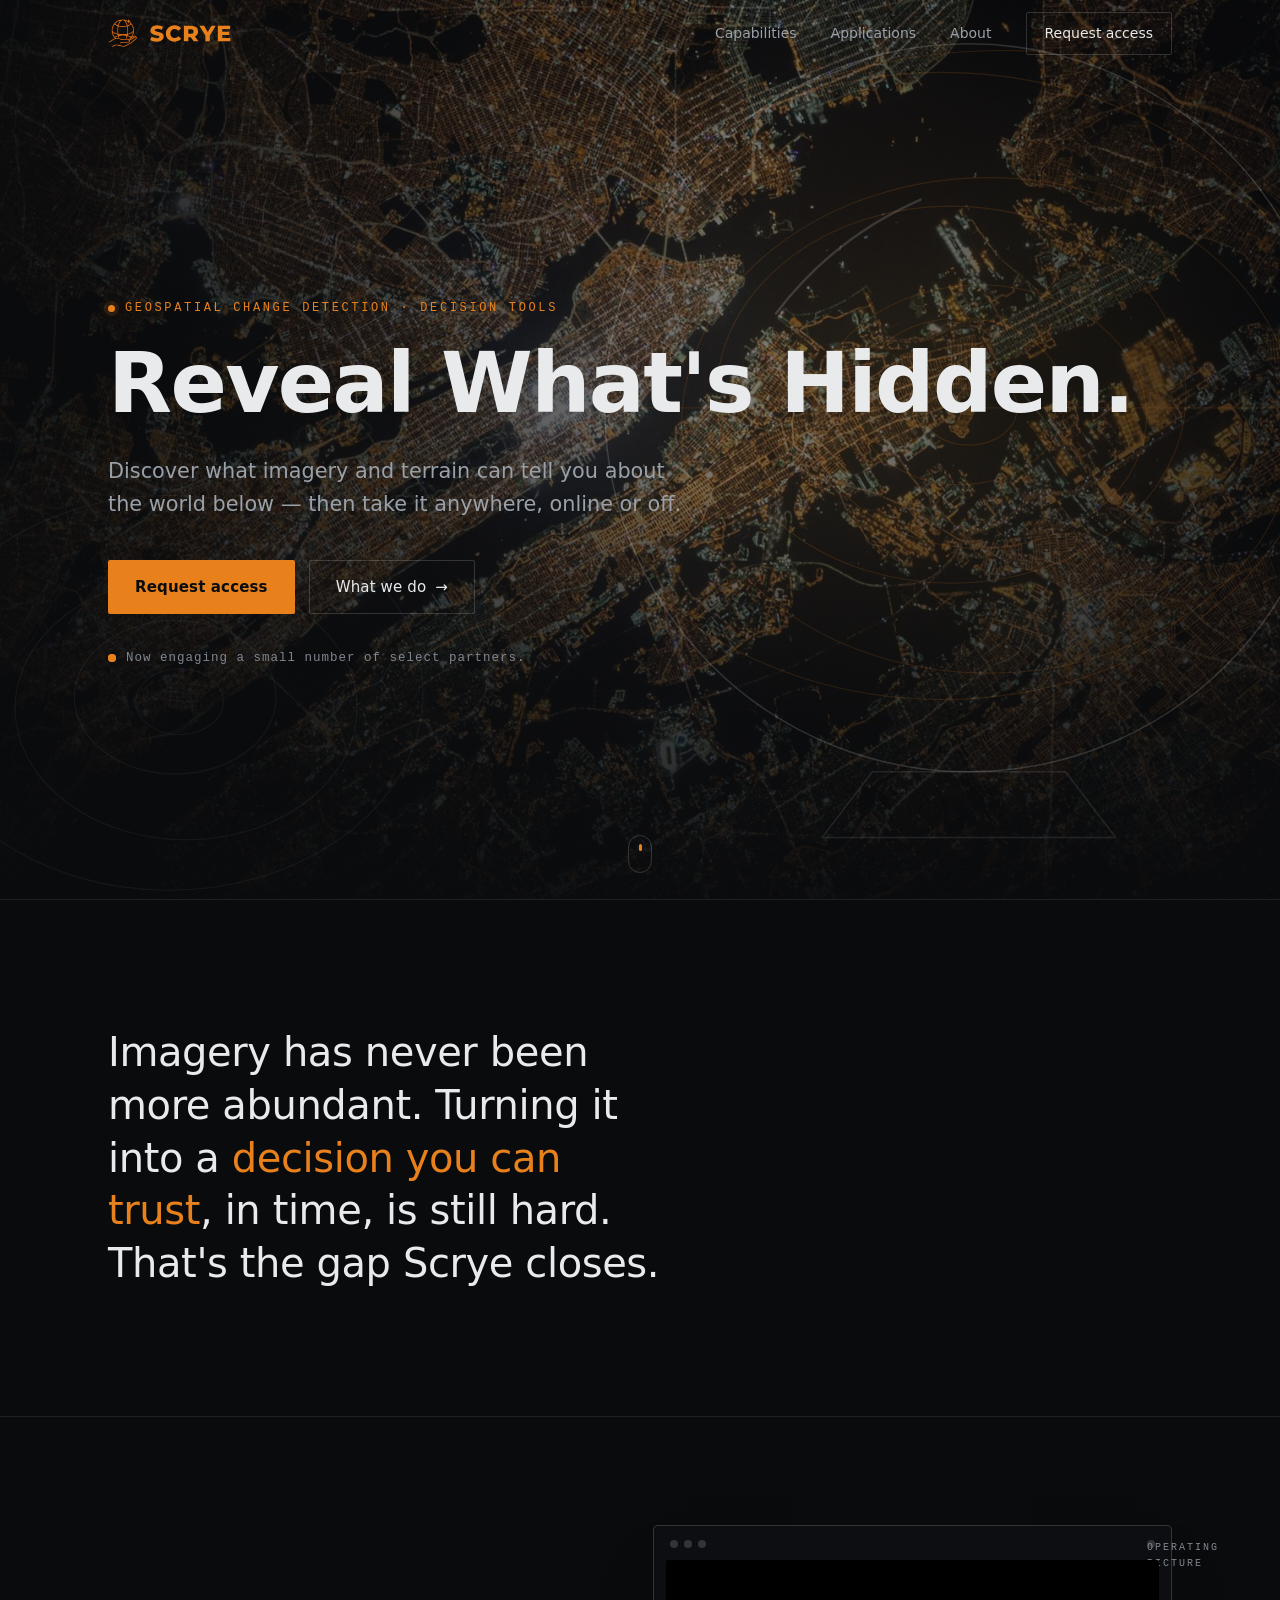
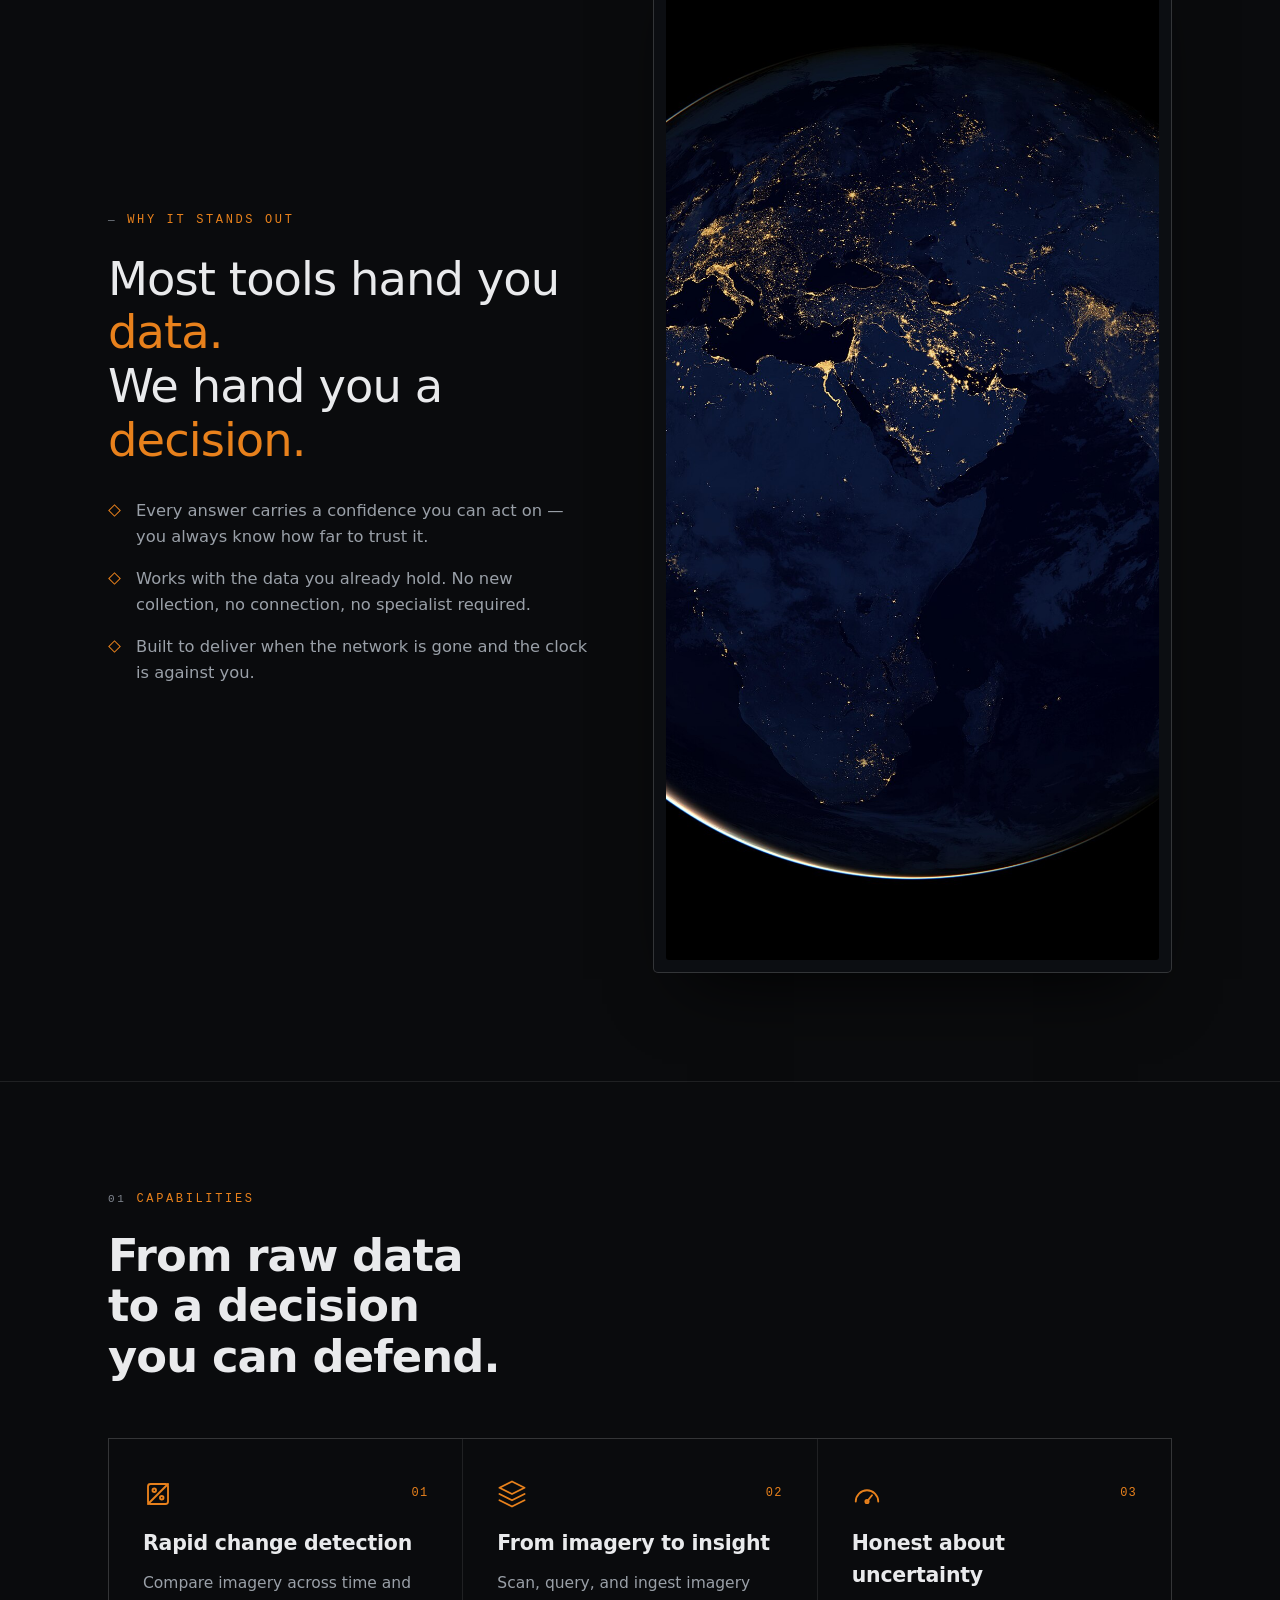
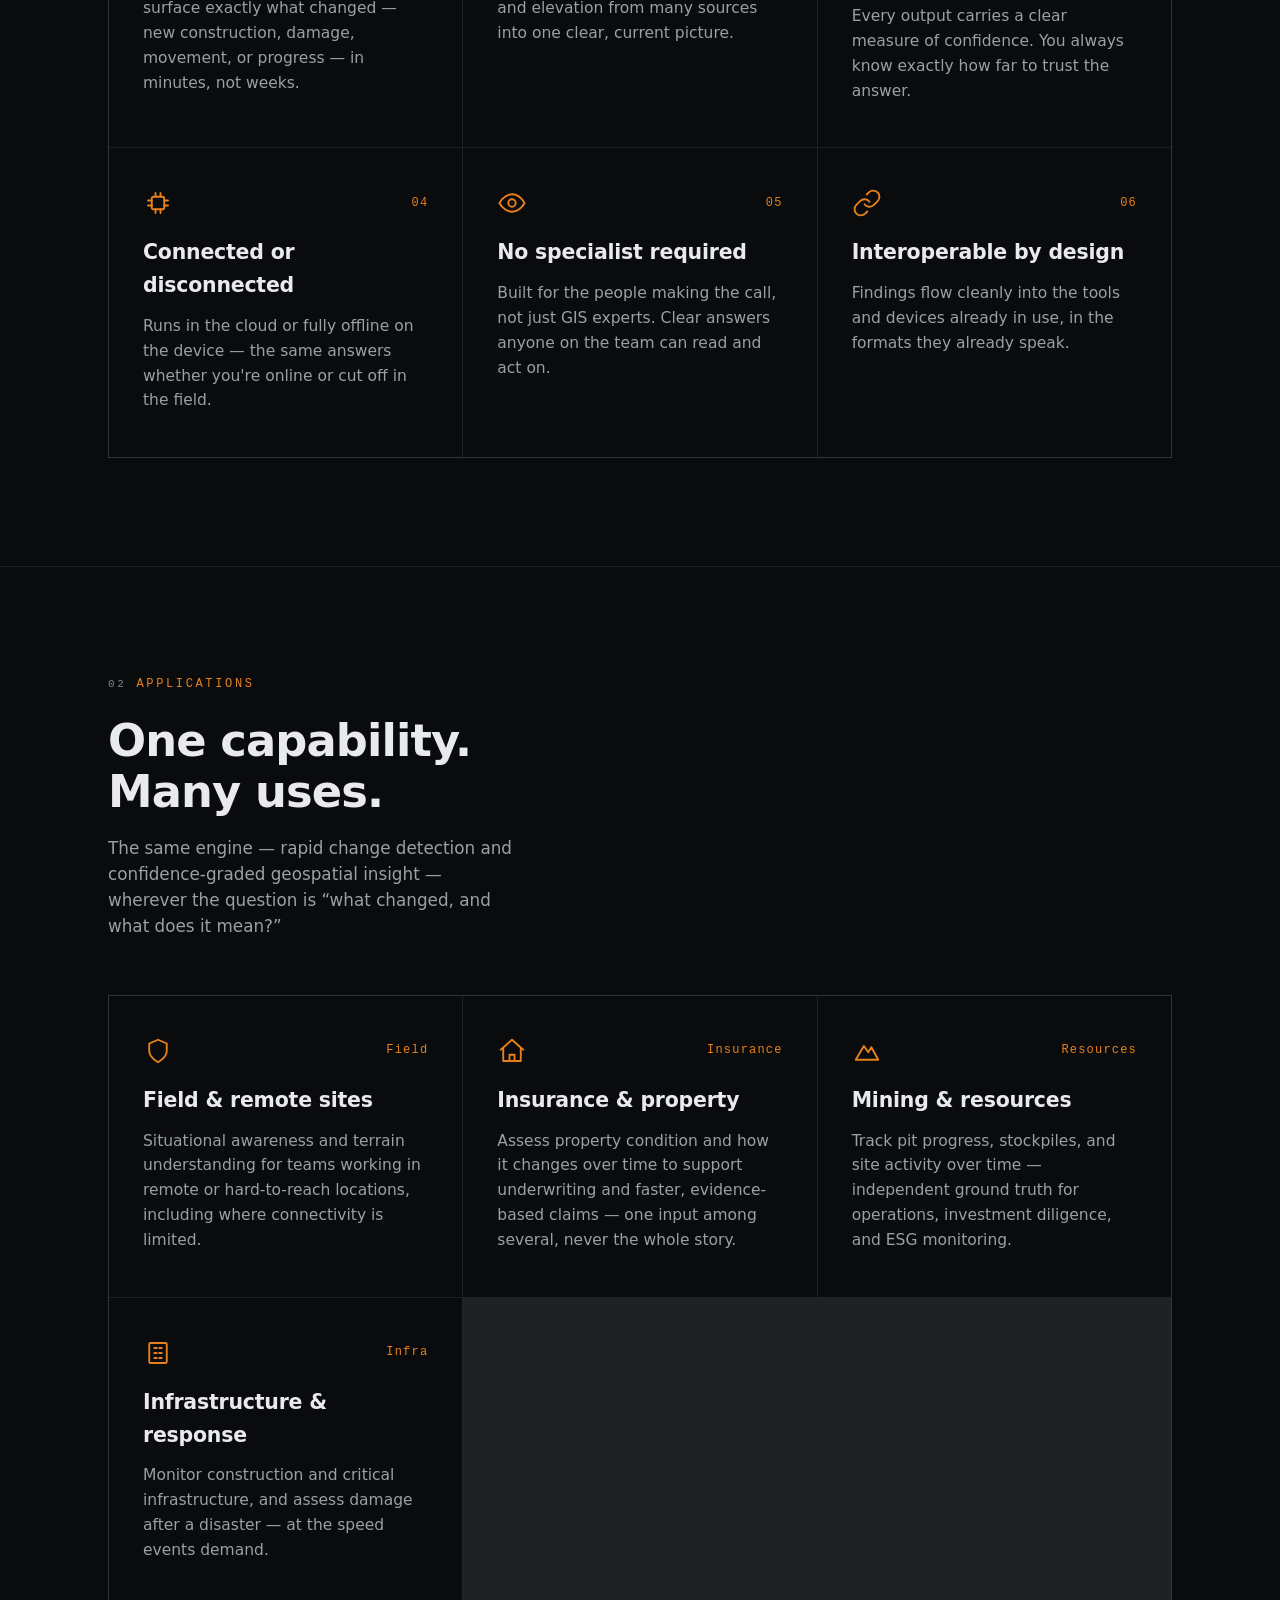
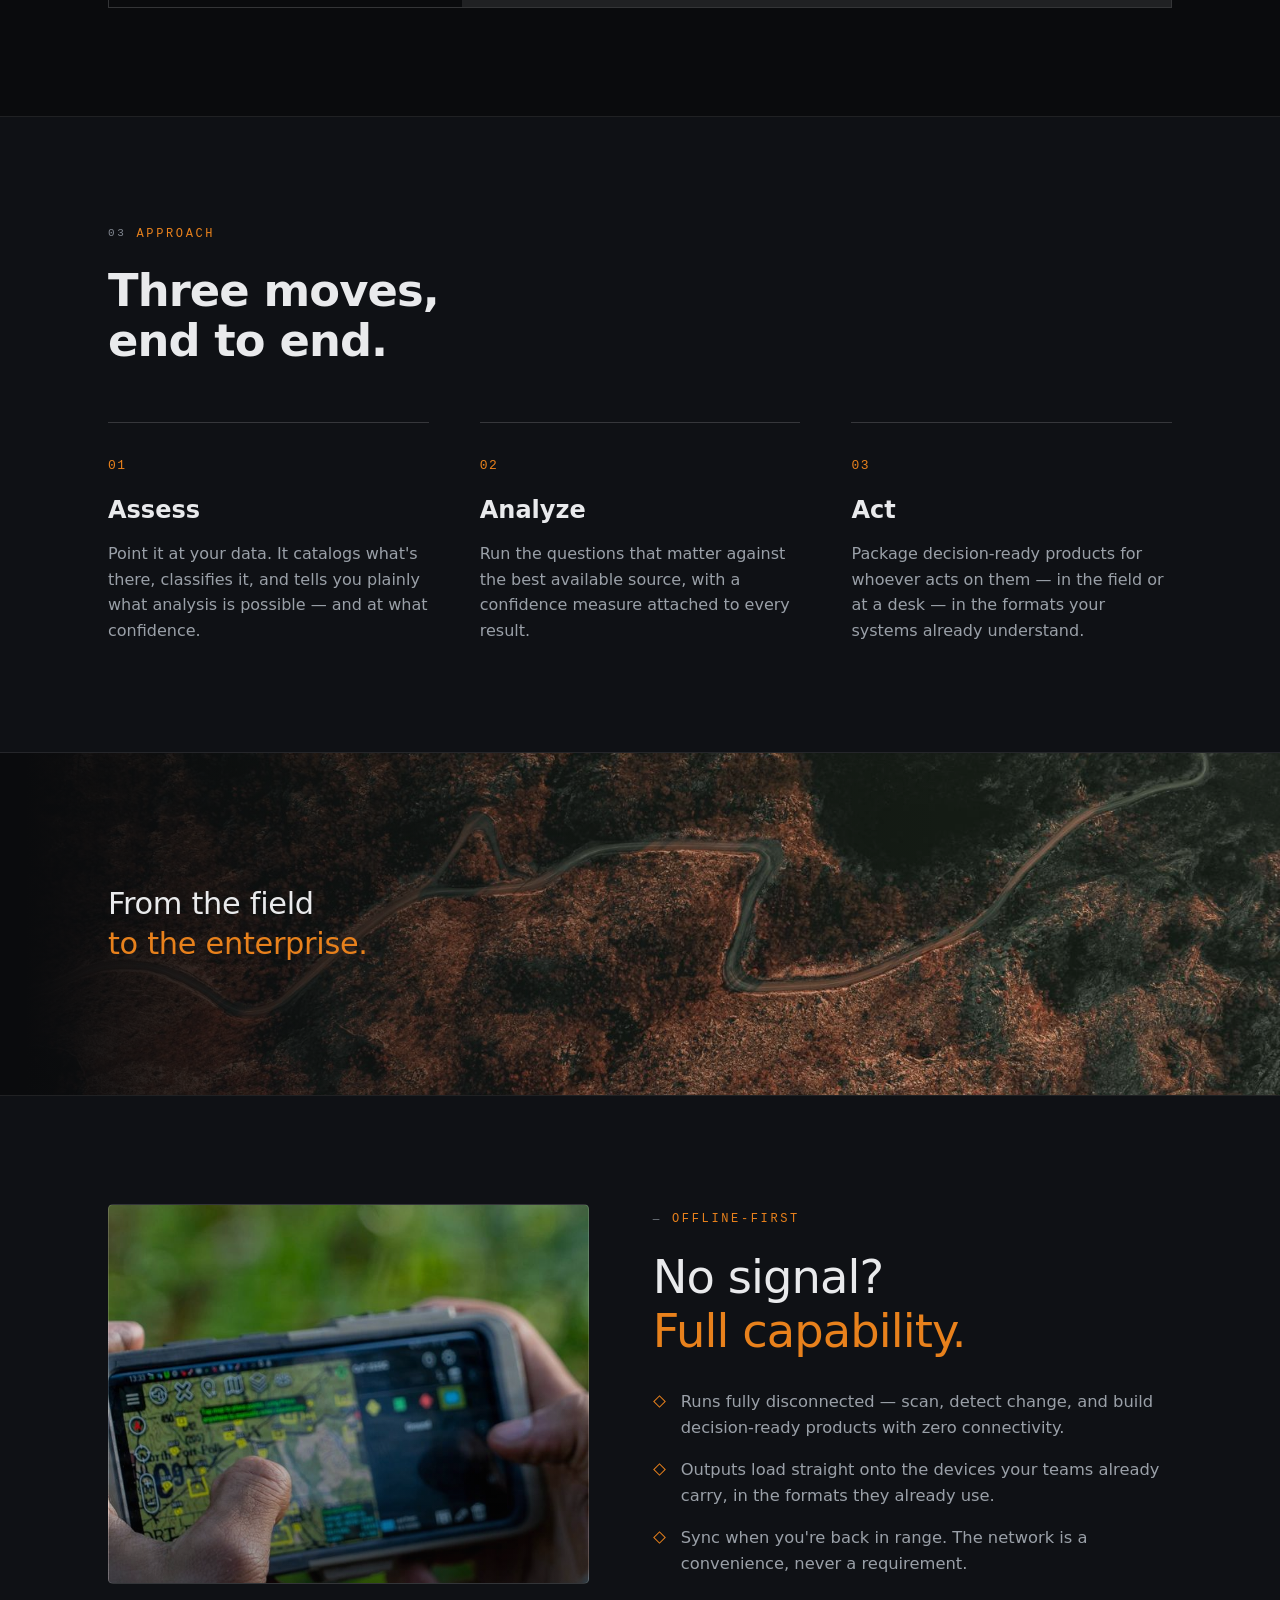
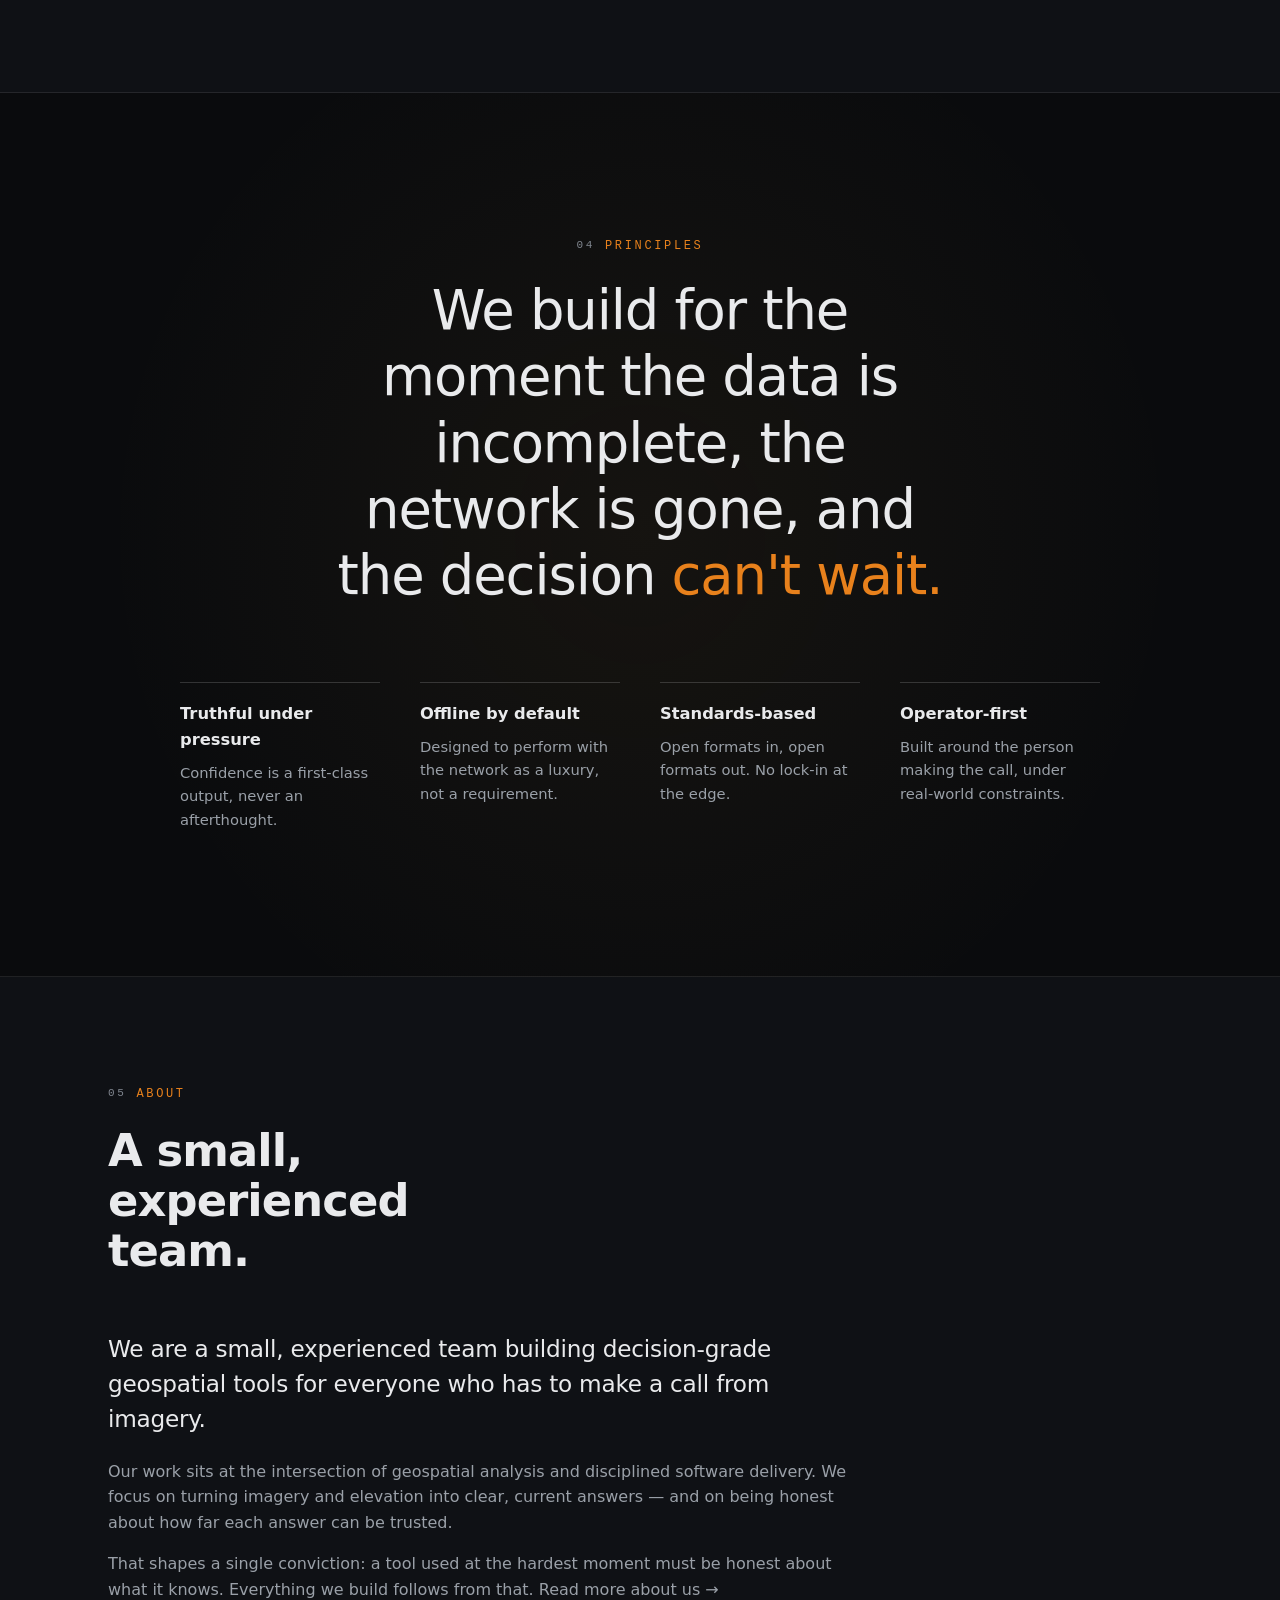
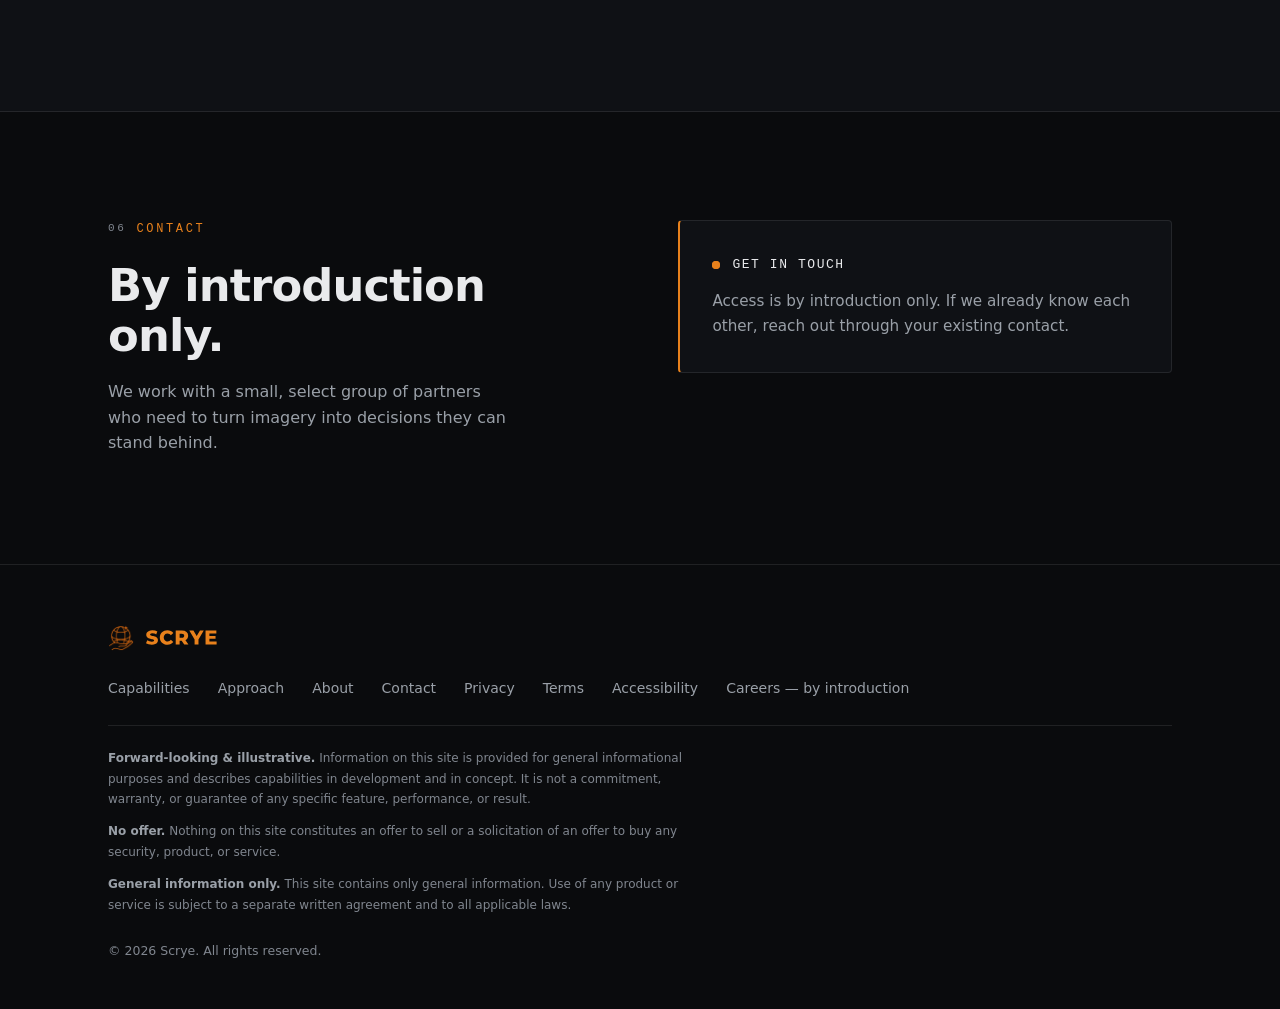
==== index.html @ 6bbc1f41 "Wire new logo into site + switch accent to brand orange - Replace the orb SVG mark + gold "Scrye" te" ====
<!DOCTYPE html>
<html lang="en">
<head>
  <meta charset="UTF-8" />
  <meta name="viewport" content="width=device-width, initial-scale=1.0" />
  <title>Scrye</title>
  <meta name="description" content="Scrye — geospatial decision tools." />
  <meta name="robots" content="noindex, nofollow" />
  <meta name="theme-color" content="#0A0B0D" />
  <link rel="icon" type="image/png" href="assets/favicon.png" />
  <link rel="stylesheet" href="styles.css?v=4" />
</head>

<body>
  <a class="skip-link" href="#main">Skip to content</a>

    <header class="nav" id="nav">
    <div class="container nav__inner">
      <a class="brand" href="#top" aria-label="Scrye — home">
        <img class="brand__mark" src="assets/scrye-mark.png" alt="" width="30" height="30" />
        <img class="brand__wordmark" src="assets/scrye-wordmark.svg" alt="Scrye" height="17" />
      </a>

      <nav class="nav__links" aria-label="Primary">
        <a href="#capabilities">Capabilities</a>
        <a href="#applications">Applications</a>
        <a href="#about">About</a>
        <a class="nav__cta" href="#contact">Request access</a>
      </nav>

      <button class="nav__toggle" id="navToggle" aria-label="Open menu" aria-expanded="false" aria-controls="mobileMenu">
        <span></span><span></span><span></span>
      </button>
    </div>

    <div class="mobile-menu" id="mobileMenu" hidden>
      <a href="#capabilities">Capabilities</a>
      <a href="#applications">Applications</a>
      <a href="#about">About</a>
      <a href="#contact">Request access</a>
    </div>
  </header>

  <main id="main">
    <span id="top"></span>

        <section class="hero">
      <div class="hero__photo" aria-hidden="true"></div>
      <svg class="topo" viewBox="0 0 1200 820" preserveAspectRatio="xMidYMid slice" aria-hidden="true">
        <defs>
          <clipPath id="orbClip"><circle cx="900" cy="372" r="332" /></clipPath>
        </defs>

                <g clip-path="url(#orbClip)">
          <g class="topo__rings">
            <ellipse cx="900" cy="372" rx="44"  ry="34"  />
            <ellipse cx="892" cy="366" rx="96"  ry="76"  />
            <ellipse cx="910" cy="380" rx="152" ry="120" />
            <ellipse cx="884" cy="360" rx="214" ry="172" />
            <ellipse cx="918" cy="388" rx="280" ry="226" />
            <ellipse cx="876" cy="352" rx="350" ry="286" />
            <ellipse cx="930" cy="396" rx="430" ry="350" />
          </g>
          <path class="orb-horizon" d="M560 372 H1240" />
        </g>

                <circle class="orb-ring" cx="900" cy="372" r="332" />
        <path class="orb-glint" d="M724 286 a 332 332 0 0 1 132 -104" />
        <path class="orb-stand" d="M812 704 H988 l46 60 H766 Z" />

                <g class="topo__rings topo__rings--minor">
          <ellipse cx="180" cy="640" rx="40"  ry="30"  />
          <ellipse cx="176" cy="636" rx="92"  ry="70"  />
          <ellipse cx="186" cy="646" rx="156" ry="120" />
          <ellipse cx="170" cy="632" rx="232" ry="180" />
        </g>
      </svg>

      <div class="container hero__inner">
        <p class="eyebrow"><span class="eyebrow__dot"></span>Geospatial change detection · decision tools</p>
        <h1 class="hero__title">Reveal What's Hidden.</h1>
        <p class="hero__lead">
          Discover what imagery and terrain can tell you about the world below —
          then take it anywhere, online or off.
        </p>
        <div class="hero__actions">
          <a class="btn btn--primary" href="#contact">Request access</a>
          <a class="btn btn--ghost" href="#capabilities">What we do <span aria-hidden="true">→</span></a>
        </div>
        <p class="hero__avail"><span class="pulse"></span>Now engaging a small number of select partners.</p>
      </div>

      <a class="hero__scroll" href="#premise" aria-label="Scroll to learn more">
        <span></span>
      </a>
    </section>

        <section class="premise" id="premise">
      <div class="container">
        <p class="premise__text">
          Imagery has never been more abundant. Turning it into a
          <em>decision you can trust</em>, in time, is still hard.<br class="hide-mobile" />
          That's the gap Scrye closes.
        </p>
      </div>
    </section>

        <section class="section showcase" id="difference">
      <div class="container showcase__grid">
        <div>
          <p class="eyebrow"><span class="eyebrow__idx">—</span>Why it stands out</p>
          <p class="showcase__lead">Most tools hand you <span class="accent">data.</span><br />We hand you a <span class="accent">decision.</span></p>
          <ul class="showcase__points">
            <li>Every answer carries a confidence you can act on — you always know how far to trust it.</li>
            <li>Works with the data you already hold. No new collection, no connection, no specialist required.</li>
            <li>Built to deliver when the network is gone and the clock is against you.</li>
          </ul>
        </div>
        <div class="device-frame">
          <div class="device-frame__top">
            <span></span><span></span><span></span>
            <span class="device-frame__tag">Operating picture</span>
          </div>
          <img src="assets/showcase.jpg" alt="Satellite view of Earth at night with scattered city lights." width="1600" height="1000" />
        </div>
      </div>
    </section>

        <section class="section" id="capabilities">
      <div class="container">
        <header class="section__head">
          <p class="eyebrow"><span class="eyebrow__idx">01</span>Capabilities</p>
          <h2 class="section__title">From raw data to a decision you can defend.</h2>
        </header>

        <div class="cards">
          <article class="card reveal">
            <div class="card__top">
              <span class="card__icon" aria-hidden="true"><svg viewBox="0 0 24 24"><rect x="4" y="4" width="16" height="16" rx="2"/><path d="M20 4 L4 20"/><circle cx="9" cy="9" r="1.4"/><circle cx="15" cy="15" r="1.4"/></svg></span>
              <span class="card__num">01</span>
            </div>
            <h3 class="card__title">Rapid change detection</h3>
            <p class="card__body">Compare imagery across time and surface exactly what changed — new construction, damage, movement, or progress — in minutes, not weeks.</p>
          </article>

          <article class="card reveal">
            <div class="card__top">
              <span class="card__icon" aria-hidden="true"><svg viewBox="0 0 24 24"><path d="M12 2 2 7l10 5 10-5-10-5Z"/><path d="M2 12l10 5 10-5"/><path d="M2 17l10 5 10-5"/></svg></span>
              <span class="card__num">02</span>
            </div>
            <h3 class="card__title">From imagery to insight</h3>
            <p class="card__body">Scan, query, and ingest imagery and elevation from many sources into one clear, current picture.</p>
          </article>

          <article class="card reveal">
            <div class="card__top">
              <span class="card__icon" aria-hidden="true"><svg viewBox="0 0 24 24"><path d="M3 18a9 9 0 1 1 18 0"/><path d="M12 18l4-5"/><circle cx="12" cy="18" r="1.3"/></svg></span>
              <span class="card__num">03</span>
            </div>
            <h3 class="card__title">Honest about uncertainty</h3>
            <p class="card__body">Every output carries a clear measure of confidence. You always know exactly how far to trust the answer.</p>
          </article>

          <article class="card reveal">
            <div class="card__top">
              <span class="card__icon" aria-hidden="true"><svg viewBox="0 0 24 24"><rect x="7" y="7" width="10" height="10" rx="1.5"/><path d="M10 7V4M14 7V4M10 20v-3M14 20v-3M7 10H4M7 14H4M20 10h-3M20 14h-3"/></svg></span>
              <span class="card__num">04</span>
            </div>
            <h3 class="card__title">Connected or disconnected</h3>
            <p class="card__body">Runs in the cloud or fully offline on the device — the same answers whether you're online or cut off in the field.</p>
          </article>

          <article class="card reveal">
            <div class="card__top">
              <span class="card__icon" aria-hidden="true"><svg viewBox="0 0 24 24"><path d="M2 12s3.5-7 10-7 10 7 10 7-3.5 7-10 7S2 12 2 12Z"/><circle cx="12" cy="12" r="3"/></svg></span>
              <span class="card__num">05</span>
            </div>
            <h3 class="card__title">No specialist required</h3>
            <p class="card__body">Built for the people making the call, not just GIS experts. Clear answers anyone on the team can read and act on.</p>
          </article>

          <article class="card reveal">
            <div class="card__top">
              <span class="card__icon" aria-hidden="true"><svg viewBox="0 0 24 24"><path d="M10 13a5 5 0 0 0 7.54.54l3-3a5 5 0 0 0-7.07-7.07l-1.72 1.71"/><path d="M14 11a5 5 0 0 0-7.54-.54l-3 3a5 5 0 0 0 7.07 7.07l1.71-1.71"/></svg></span>
              <span class="card__num">06</span>
            </div>
            <h3 class="card__title">Interoperable by design</h3>
            <p class="card__body">Findings flow cleanly into the tools and devices already in use, in the formats they already speak.</p>
          </article>
        </div>
      </div>
    </section>

        <section class="section" id="applications">
      <div class="container">
        <header class="section__head">
          <p class="eyebrow"><span class="eyebrow__idx">02</span>Applications</p>
          <h2 class="section__title">One capability. Many uses.</h2>
          <p class="section__sub">The same engine — rapid change detection and confidence-graded geospatial insight — wherever the question is &ldquo;what changed, and what does it mean?&rdquo;</p>
        </header>

        <div class="cards">
          <article class="card reveal">
            <div class="card__top">
              <span class="card__icon" aria-hidden="true"><svg viewBox="0 0 24 24"><path d="M12 3 5 6v6c0 4.2 3 6.6 7 9 4-2.4 7-4.8 7-9V6l-7-3Z"/></svg></span>
              <span class="card__num">Field</span>
            </div>
            <h3 class="card__title">Field &amp; remote sites</h3>
            <p class="card__body">Situational awareness and terrain understanding for teams working in remote or hard-to-reach locations, including where connectivity is limited.</p>
          </article>

          <article class="card reveal">
            <div class="card__top">
              <span class="card__icon" aria-hidden="true"><svg viewBox="0 0 24 24"><path d="M3 11 12 3l9 8"/><path d="M5 10v10h14V10"/><path d="M10 20v-5h4v5"/></svg></span>
              <span class="card__num">Insurance</span>
            </div>
            <h3 class="card__title">Insurance &amp; property</h3>
            <p class="card__body">Assess property condition and how it changes over time to support underwriting and faster, evidence-based claims — one input among several, never the whole story.</p>
          </article>

          <article class="card reveal">
            <div class="card__top">
              <span class="card__icon" aria-hidden="true"><svg viewBox="0 0 24 24"><path d="M3 19 9.5 8l3.5 5 2.5-4L21 19Z"/></svg></span>
              <span class="card__num">Resources</span>
            </div>
            <h3 class="card__title">Mining &amp; resources</h3>
            <p class="card__body">Track pit progress, stockpiles, and site activity over time — independent ground truth for operations, investment diligence, and ESG monitoring.</p>
          </article>

          <article class="card reveal">
            <div class="card__top">
              <span class="card__icon" aria-hidden="true"><svg viewBox="0 0 24 24"><rect x="5" y="4" width="14" height="16" rx="1"/><path d="M9 8h2M13 8h2M9 12h2M13 12h2M9 16h2M13 16h2"/></svg></span>
              <span class="card__num">Infra</span>
            </div>
            <h3 class="card__title">Infrastructure &amp; response</h3>
            <p class="card__body">Monitor construction and critical infrastructure, and assess damage after a disaster — at the speed events demand.</p>
          </article>
        </div>
      </div>
    </section>

        <section class="section section--alt" id="approach">
      <div class="container">
        <header class="section__head">
          <p class="eyebrow"><span class="eyebrow__idx">03</span>Approach</p>
          <h2 class="section__title">Three moves, end to end.</h2>
        </header>

        <ol class="steps">
          <li class="step reveal">
            <span class="step__num">01</span>
            <h3 class="step__title">Assess</h3>
            <p class="step__body">Point it at your data. It catalogs what's there, classifies it, and tells you plainly what analysis is possible — and at what confidence.</p>
          </li>
          <li class="step reveal">
            <span class="step__num">02</span>
            <h3 class="step__title">Analyze</h3>
            <p class="step__body">Run the questions that matter against the best available source, with a confidence measure attached to every result.</p>
          </li>
          <li class="step reveal">
            <span class="step__num">03</span>
            <h3 class="step__title">Act</h3>
            <p class="step__body">Package decision-ready products for whoever acts on them — in the field or at a desk — in the formats your systems already understand.</p>
          </li>
        </ol>
      </div>
    </section>

        <section class="band">
      <img class="band__img" src="assets/band.jpg" alt="Aerial satellite view of terrain crossed by a winding road." />
      <div class="band__overlay">
        <div class="container">
          <p class="band__caption">From the field<br /><span class="accent">to the enterprise.</span></p>
        </div>
      </div>
    </section>

        <section class="section section--alt" id="offline">
      <div class="container showcase__grid">
        <div class="edge__media" role="img" aria-label="A handheld device running a map application, used offline in the field"></div>
        <div>
          <p class="eyebrow"><span class="eyebrow__idx">—</span>Offline-first</p>
          <p class="showcase__lead">No signal?<br /><span class="accent">Full capability.</span></p>
          <ul class="showcase__points">
            <li>Runs fully disconnected — scan, detect change, and build decision-ready products with zero connectivity.</li>
            <li>Outputs load straight onto the devices your teams already carry, in the formats they already use.</li>
            <li>Sync when you're back in range. The network is a convenience, never a requirement.</li>
          </ul>
        </div>
      </div>
    </section>

        <section class="manifesto" id="principles">
      <div class="container">
        <p class="eyebrow eyebrow--center"><span class="eyebrow__idx">04</span>Principles</p>
        <p class="manifesto__line">
          We build for the moment the data is incomplete,
          the network is gone, and the decision
          <span class="accent">can't wait.</span>
        </p>
        <ul class="tenets">
          <li class="reveal"><span>Truthful under pressure</span><p>Confidence is a first-class output, never an afterthought.</p></li>
          <li class="reveal"><span>Offline by default</span><p>Designed to perform with the network as a luxury, not a requirement.</p></li>
          <li class="reveal"><span>Standards-based</span><p>Open formats in, open formats out. No lock-in at the edge.</p></li>
          <li class="reveal"><span>Operator-first</span><p>Built around the person making the call, under real-world constraints.</p></li>
        </ul>
      </div>
    </section>

        <section class="section section--alt" id="about">
      <div class="container">
        <header class="section__head">
          <p class="eyebrow"><span class="eyebrow__idx">05</span>About</p>
          <h2 class="section__title">A small, experienced team.</h2>
        </header>

        <div class="about__grid about__grid--single">
          <div>
            <p class="about__lead">We are a small, experienced team building decision-grade geospatial tools for everyone who has to make a call from imagery.</p>
            <div class="about__body">
              <p>Our work sits at the intersection of geospatial analysis and disciplined software delivery. We focus on turning imagery and elevation into clear, current answers — and on being honest about how far each answer can be trusted.</p>
              <p>That shapes a single conviction: a tool used at the hardest moment must be honest about what it knows. Everything we build follows from that. <a href="about.html">Read more about us →</a></p>
            </div>
          </div>
        </div>
      </div>
    </section>

        <section class="section contact" id="contact">
      <div class="container contact__grid">
        <div class="contact__intro">
          <p class="eyebrow"><span class="eyebrow__idx">06</span>Contact</p>
          <h2 class="section__title">By introduction only.</h2>
          <p class="contact__lead">
            We work with a small, select group of partners
            who need to turn imagery into decisions they can stand behind.
          </p>
        </div>

        <div class="contact__panel">
          <p class="contact__soon"><span class="pulse"></span>Get in touch</p>
          <p class="contact__soonsub">Access is by introduction only. If we already know each other, reach out through your existing contact.</p>
        </div>
      </div>
    </section>
  </main>

    <footer class="footer">
    <div class="container footer__inner">
      <div class="footer__brand">
        <img class="brand__mark" src="assets/scrye-mark.png" alt="" width="30" height="30" />
        <img class="brand__wordmark" src="assets/scrye-wordmark.svg" alt="Scrye" height="17" />
      </div>

      <nav class="footer__links" aria-label="Footer">
        <a href="#capabilities">Capabilities</a>
        <a href="#approach">Approach</a>
        <a href="#about">About</a>
        <a href="#contact">Contact</a>
        <a href="privacy.html">Privacy</a>
        <a href="terms.html">Terms</a>
        <a href="accessibility.html">Accessibility</a>
        <a href="#contact">Careers — by introduction</a>
      </nav>

      <div class="footer__fineprint">
        <p><strong>Forward-looking &amp; illustrative.</strong> Information on this site is provided for general informational purposes and describes capabilities in development and in concept. It is not a commitment, warranty, or guarantee of any specific feature, performance, or result.</p>
        <p><strong>No offer.</strong> Nothing on this site constitutes an offer to sell or a solicitation of an offer to buy any security, product, or service.</p>
        <p><strong>General information only.</strong> This site contains only general information. Use of any product or service is subject to a separate written agreement and to all applicable laws.</p>
      </div>

      <p class="footer__legal">© <span id="year">2026</span> Scrye. All rights reserved.</p>
    </div>
  </footer>

  <script src="main.js"></script>
</body>
</html>
---- styles.css ----
/* ============================================================
   Scrye — marketing site
   Zero external dependencies (no CDN, no web fonts).
   Single accent color. Restrained motion. Mobile-first responsive.
   ============================================================ */

:root {
  /* color */
  --bg:          #0A0B0D;
  --bg-elev:     #0F1115;
  --bg-elev-2:   #15181E;
  --text:        #E9EAEC;
  --text-muted:  #9AA0A8;
  --text-dim:    #80868F;  /* WCAG AA: 5.37:1 on --bg (was #5E646E = 3.3:1, failed) */
  --line:        rgba(255, 255, 255, 0.09);
  --line-strong: rgba(255, 255, 255, 0.16);
  --accent:      #E8811C;
  --accent-hi:   #F2963A;
  --accent-soft: rgba(232, 129, 28, 0.12);

  /* type */
  --font-sans: "Inter", system-ui, -apple-system, "Segoe UI", Roboto, Helvetica, Arial, sans-serif;
  --font-mono: ui-monospace, "SF Mono", "Cascadia Code", "Consolas", "Roboto Mono", monospace;

  /* layout */
  --maxw: 1160px;
  --pad: clamp(20px, 5vw, 48px);
  --nav-h: 68px;

  /* motion */
  --ease: cubic-bezier(0.22, 1, 0.36, 1);
}

/* ---------- reset ---------- */
*, *::before, *::after { box-sizing: border-box; }
* { margin: 0; }
html { scroll-behavior: smooth; -webkit-text-size-adjust: 100%; }

body {
  font-family: var(--font-sans);
  background: var(--bg);
  color: var(--text);
  line-height: 1.6;
  -webkit-font-smoothing: antialiased;
  text-rendering: optimizeLegibility;
  overflow-x: hidden;
}

a { color: inherit; text-decoration: none; }
img, svg { display: block; max-width: 100%; }
button, input, textarea { font: inherit; color: inherit; }

::selection { background: var(--accent); color: #0A0B0D; }

:focus-visible {
  outline: 2px solid var(--accent);
  outline-offset: 3px;
  border-radius: 2px;
}

.skip-link {
  position: absolute;
  left: -9999px;
  top: 0;
  background: var(--accent);
  color: #0A0B0D;
  padding: 10px 16px;
  z-index: 200;
  font-weight: 600;
}
.skip-link:focus { left: 12px; top: 12px; }

/* ---------- layout helpers ---------- */
.container {
  width: 100%;
  max-width: var(--maxw);
  margin-inline: auto;
  padding-inline: var(--pad);
}
.hide-mobile { display: none; }

/* ---------- eyebrow (mono label) ---------- */
.eyebrow {
  display: flex;
  align-items: center;
  gap: 10px;
  font-family: var(--font-mono);
  font-size: 12px;
  letter-spacing: 0.22em;
  text-transform: uppercase;
  color: var(--accent);
  margin-bottom: 22px;
}
.eyebrow--center { justify-content: center; }
.eyebrow__idx {
  color: var(--text-dim);
  font-size: 11px;
}
.eyebrow__dot {
  width: 7px; height: 7px;
  background: var(--accent);
  border-radius: 50%;
  box-shadow: 0 0 0 4px var(--accent-soft);
}

/* ============================================================
   NAV
   ============================================================ */
.nav {
  position: fixed;
  inset: 0 0 auto 0;
  z-index: 100;
  height: var(--nav-h);
  display: flex;
  align-items: center;
  transition: background .35s var(--ease), border-color .35s var(--ease), backdrop-filter .35s var(--ease);
  border-bottom: 1px solid transparent;
}
.nav.is-scrolled {
  background: rgba(10, 11, 13, 0.78);
  backdrop-filter: blur(14px) saturate(120%);
  -webkit-backdrop-filter: blur(14px) saturate(120%);
  border-bottom-color: var(--line);
}
.nav__inner {
  display: flex;
  align-items: center;
  justify-content: space-between;
}

.brand {
  display: inline-flex;
  align-items: center;
  gap: 11px;
  font-weight: 600;
}
.brand__mark {
  height: 30px; width: auto;
  flex: none;
}
.brand__wordmark {
  height: 17px; width: auto;
  display: block;
  flex: none;
}

.nav__links {
  display: flex;
  align-items: center;
  gap: 34px;
}
.nav__links a {
  font-size: 14px;
  color: var(--text-muted);
  transition: color .2s var(--ease);
}
.nav__links a:hover { color: var(--text); }
.nav__cta {
  color: var(--text) !important;
  border: 1px solid var(--line-strong);
  padding: 9px 18px;
  border-radius: 2px;
  transition: border-color .2s var(--ease), background .2s var(--ease) !important;
}
.nav__cta:hover { border-color: var(--accent); background: var(--accent-soft); }

.nav__toggle {
  display: none;
  flex-direction: column;
  justify-content: center;
  gap: 5px;
  width: 42px; height: 42px;
  background: none;
  border: 1px solid var(--line-strong);
  border-radius: 2px;
  cursor: pointer;
}
.nav__toggle span {
  display: block;
  width: 18px; height: 1.5px;
  margin-inline: auto;
  background: var(--text);
  transition: transform .25s var(--ease), opacity .25s var(--ease);
}
.nav__toggle[aria-expanded="true"] span:nth-child(1) { transform: translateY(6.5px) rotate(45deg); }
.nav__toggle[aria-expanded="true"] span:nth-child(2) { opacity: 0; }
.nav__toggle[aria-expanded="true"] span:nth-child(3) { transform: translateY(-6.5px) rotate(-45deg); }

.mobile-menu {
  position: fixed;
  inset: var(--nav-h) 0 auto 0;
  background: rgba(10, 11, 13, 0.97);
  backdrop-filter: blur(14px);
  -webkit-backdrop-filter: blur(14px);
  border-bottom: 1px solid var(--line);
  display: flex;
  flex-direction: column;
  padding: 12px var(--pad) 24px;
  z-index: 99;
}
.mobile-menu a {
  padding: 16px 0;
  font-size: 17px;
  border-bottom: 1px solid var(--line);
  color: var(--text-muted);
}
.mobile-menu a:last-child { color: var(--accent); border-bottom: none; }
/* author display:flex above would override the [hidden] attribute — restore it */
.mobile-menu[hidden] { display: none; }

/* ============================================================
   BUTTONS
   ============================================================ */
.btn {
  display: inline-flex;
  align-items: center;
  gap: 9px;
  padding: 14px 26px;
  border-radius: 2px;
  font-size: 15px;
  font-weight: 500;
  letter-spacing: 0.01em;
  cursor: pointer;
  border: 1px solid transparent;
  transition: transform .2s var(--ease), background .2s var(--ease),
              border-color .2s var(--ease), color .2s var(--ease);
}
.btn--primary {
  background: var(--accent);
  color: #0A0B0D;
  font-weight: 600;
}
.btn--primary:hover { background: var(--accent-hi); transform: translateY(-2px); }
.btn--ghost {
  border-color: var(--line-strong);
  color: var(--text);
}
.btn--ghost:hover { border-color: var(--accent); color: var(--accent); }
.btn--block { width: 100%; justify-content: center; }

/* ============================================================
   HERO
   ============================================================ */
.hero {
  position: relative;
  min-height: 100svh;
  display: flex;
  align-items: center;
  padding-top: var(--nav-h);
  overflow: hidden;
  border-bottom: 1px solid var(--line);
}
.hero::before {
  /* faint scan grid */
  content: "";
  position: absolute;
  inset: 0;
  background-image:
    linear-gradient(rgba(255,255,255,0.025) 1px, transparent 1px),
    linear-gradient(90deg, rgba(255,255,255,0.025) 1px, transparent 1px);
  background-size: 64px 64px;
  mask-image: radial-gradient(ellipse 90% 80% at 50% 40%, #000 30%, transparent 78%);
  -webkit-mask-image: radial-gradient(ellipse 90% 80% at 50% 40%, #000 30%, transparent 78%);
  pointer-events: none;
}
.hero::after {
  /* warm glow toward the contour peak */
  content: "";
  position: absolute;
  top: -10%; right: -5%;
  width: 70vw; height: 70vw;
  max-width: 900px; max-height: 900px;
  background: radial-gradient(circle, rgba(214,162,74,0.10), transparent 62%);
  pointer-events: none;
}

.topo {
  position: absolute;
  inset: 0;
  width: 100%; height: 100%;
  pointer-events: none;
  z-index: 1;
}

/* Optional photographic hero backdrop. Drop a licensed image at assets/hero.jpg
   (recommended: the NASA ISS night-city shot = public domain). Degrades to the
   plain dark hero if the file is absent. */
.hero__photo {
  position: absolute;
  inset: 0;
  z-index: 0;
  background-color: var(--bg);
  background-image:
    linear-gradient(90deg, rgba(10,11,13,0.93) 0%, rgba(10,11,13,0.55) 58%, rgba(10,11,13,0.78) 100%),
    linear-gradient(0deg, rgba(10,11,13,0.92) 0%, rgba(10,11,13,0) 46%),
    url('assets/hero.jpg');
  background-size: cover, cover, cover;
  background-position: center;
  background-repeat: no-repeat;
}
.topo__rings ellipse {
  fill: none;
  stroke: var(--accent);
  stroke-width: 1;
  opacity: 0.14;
}
.topo__rings--minor ellipse { stroke: #ffffff; opacity: 0.05; }

.hero__inner { position: relative; z-index: 2; }
.hero__title {
  font-size: clamp(2.6rem, 7vw, 5.2rem);
  line-height: 1.04;
  letter-spacing: -0.02em;
  font-weight: 600;
  margin-bottom: 28px;
}
.hero__lead {
  max-width: 44ch;
  font-size: clamp(1.05rem, 2vw, 1.3rem);
  color: var(--text-muted);
  margin-bottom: 38px;
}
.hero__actions {
  display: flex;
  flex-wrap: wrap;
  gap: 14px;
  margin-bottom: 34px;
}
.hero__avail {
  display: flex;
  align-items: center;
  gap: 10px;
  font-family: var(--font-mono);
  font-size: 12.5px;
  letter-spacing: 0.08em;
  color: var(--text-dim);
}
.pulse {
  width: 8px; height: 8px;
  border-radius: 50%;
  background: var(--accent);
  position: relative;
  flex: none;
}
.pulse::after {
  content: "";
  position: absolute;
  inset: 0;
  border-radius: 50%;
  background: var(--accent);
  animation: pulse 2.4s ease-out infinite;
}
@keyframes pulse {
  0%   { transform: scale(1); opacity: .7; }
  100% { transform: scale(3.6); opacity: 0; }
}

.hero__scroll {
  position: absolute;
  left: 50%; bottom: 26px;
  transform: translateX(-50%);
  width: 24px; height: 38px;
  border: 1px solid var(--line-strong);
  border-radius: 14px;
  z-index: 2;
}
.hero__scroll span {
  position: absolute;
  top: 8px; left: 50%;
  width: 3px; height: 7px;
  margin-left: -1.5px;
  background: var(--accent);
  border-radius: 2px;
  animation: scrolldot 1.8s var(--ease) infinite;
}
@keyframes scrolldot {
  0% { opacity: 0; transform: translateY(0); }
  35% { opacity: 1; }
  70% { opacity: 0; transform: translateY(12px); }
  100% { opacity: 0; }
}

/* ============================================================
   PREMISE (statement band)
   ============================================================ */
.premise {
  padding: clamp(80px, 14vh, 160px) 0;
  border-bottom: 1px solid var(--line);
}
.premise__text {
  font-size: clamp(1.4rem, 3.4vw, 2.5rem);
  line-height: 1.32;
  font-weight: 300;
  letter-spacing: -0.01em;
  max-width: 22ch;
}
.premise__text em {
  font-style: normal;
  color: var(--accent);
}

/* ============================================================
   SECTION shell
   ============================================================ */
.section {
  padding: clamp(72px, 12vh, 132px) 0;
  border-bottom: 1px solid var(--line);
}
.section--alt { background: var(--bg-elev); }
.section__head { margin-bottom: 56px; max-width: 40ch; }
.section__title {
  font-size: clamp(1.7rem, 4vw, 2.8rem);
  line-height: 1.12;
  letter-spacing: -0.02em;
  font-weight: 600;
}

/* ---------- capability cards ---------- */
.cards {
  display: grid;
  grid-template-columns: repeat(auto-fit, minmax(280px, 1fr));
  gap: 1px;
  background: var(--line);
  border: 1px solid var(--line);
}
.card {
  position: relative;
  background: var(--bg);
  padding: 40px 34px 44px;
  transition: background .3s var(--ease);
}
.section--alt .card { background: var(--bg-elev); }
.card::before {
  content: "";
  position: absolute;
  left: 0; top: 0;
  width: 100%; height: 2px;
  background: var(--accent);
  transform: scaleX(0);
  transform-origin: left;
  transition: transform .4s var(--ease);
}
.card:hover { background: var(--bg-elev-2); }
.card:hover::before { transform: scaleX(1); }
.card__num {
  font-family: var(--font-mono);
  font-size: 12px;
  color: var(--accent);
  letter-spacing: 0.1em;
}
.card__title {
  font-size: 1.28rem;
  font-weight: 600;
  margin: 0 0 12px;
  letter-spacing: -0.01em;
}
.card__body {
  color: var(--text-muted);
  font-size: 0.97rem;
}

/* ---------- steps ---------- */
.steps {
  list-style: none;
  padding: 0;
  display: grid;
  grid-template-columns: repeat(auto-fit, minmax(260px, 1fr));
  gap: clamp(28px, 4vw, 56px);
  counter-reset: step;
}
.step { position: relative; padding-top: 28px; border-top: 1px solid var(--line-strong); }
.step__num {
  font-family: var(--font-mono);
  font-size: 13px;
  color: var(--accent);
  letter-spacing: 0.12em;
}
.step__title {
  font-size: 1.5rem;
  font-weight: 600;
  margin: 14px 0 12px;
}
.step__body { color: var(--text-muted); }

/* ============================================================
   MANIFESTO
   ============================================================ */
.manifesto {
  padding: clamp(90px, 16vh, 180px) 0;
  text-align: center;
  border-bottom: 1px solid var(--line);
  background:
    radial-gradient(ellipse 60% 90% at 50% 50%, rgba(214,162,74,0.06), transparent 70%),
    var(--bg);
}
.manifesto__line {
  font-size: clamp(1.6rem, 4.6vw, 3.4rem);
  line-height: 1.22;
  font-weight: 300;
  letter-spacing: -0.02em;
  max-width: 18ch;
  margin: 10px auto 0;
}
.manifesto__line .accent { color: var(--accent); font-weight: 400; }

.tenets {
  list-style: none;
  padding: 0;
  margin: clamp(56px, 8vh, 90px) auto 0;
  max-width: 920px;
  display: grid;
  grid-template-columns: repeat(auto-fit, minmax(200px, 1fr));
  gap: 36px 40px;
  text-align: left;
}
.tenets li { border-top: 1px solid var(--line-strong); padding-top: 18px; }
.tenets span {
  display: block;
  font-weight: 600;
  margin-bottom: 8px;
  font-size: 1.02rem;
}
.tenets p { color: var(--text-muted); font-size: 0.92rem; }

/* ============================================================
   CONTACT
   ============================================================ */
.contact__grid {
  display: grid;
  grid-template-columns: 1fr 1fr;
  gap: clamp(40px, 6vw, 80px);
  align-items: start;
}
.contact__lead {
  color: var(--text-muted);
  max-width: 40ch;
  margin-top: 18px;
}
.contact__direct {
  margin-top: 26px;
  font-family: var(--font-mono);
  font-size: 14px;
  color: var(--text-dim);
}
.contact__direct a { color: var(--accent); border-bottom: 1px solid transparent; transition: border-color .2s; }
.contact__direct a:hover { border-bottom-color: var(--accent); }

.contact__form { display: grid; gap: 18px; }
.field { display: grid; gap: 8px; }
.field label {
  font-family: var(--font-mono);
  font-size: 11px;
  letter-spacing: 0.14em;
  text-transform: uppercase;
  color: var(--text-dim);
}
.field input,
.field textarea {
  background: var(--bg-elev);
  border: 1px solid var(--line-strong);
  border-radius: 2px;
  padding: 13px 15px;
  font-size: 15px;
  transition: border-color .2s var(--ease), background .2s var(--ease);
  resize: vertical;
}
.field input:focus,
.field textarea:focus {
  outline: none;
  border-color: var(--accent);
  background: var(--bg-elev-2);
}
.form-note { font-size: 13px; color: var(--text-muted); min-height: 1em; }
.form-note.is-ok { color: var(--accent); }

/* ============================================================
   FOOTER
   ============================================================ */
.footer {
  padding: 60px 0 48px;
  background: var(--bg);
}
.footer__inner { display: grid; gap: 26px; }
.footer__brand { display: inline-flex; align-items: center; gap: 11px; }
.footer__brand .brand__mark { height: 26px; }
.footer__brand .brand__wordmark { height: 15px; }
.footer__links {
  display: flex;
  flex-wrap: wrap;
  gap: 14px 28px;
}
.footer__links a { font-size: 14px; color: var(--text-muted); transition: color .2s; }
.footer__links a:hover { color: var(--accent); }
.footer__export {
  font-size: 12px;
  color: var(--text-dim);
  max-width: 70ch;
  line-height: 1.7;
  padding-top: 22px;
  border-top: 1px solid var(--line);
}
.footer__legal { font-size: 12.5px; color: var(--text-dim); }

/* ============================================================
   REVEAL animation
   ============================================================ */
.reveal {
  opacity: 0;
  transform: translateY(22px);
  transition: opacity .7s var(--ease), transform .7s var(--ease);
}
.reveal.in-view { opacity: 1; transform: none; }

/* ============================================================
   RESPONSIVE
   ============================================================ */
@media (min-width: 720px) {
  .hide-mobile { display: inline; }
}

@media (max-width: 860px) {
  .nav__links { display: none; }
  .nav__toggle { display: flex; }
}

@media (max-width: 680px) {
  .contact__grid { grid-template-columns: 1fr; }
  .footer__export { padding-top: 18px; }
}

/* ============================================================
   REDUCED MOTION
   ============================================================ */
@media (prefers-reduced-motion: reduce) {
  html { scroll-behavior: auto; }
  *, *::before, *::after {
    animation-duration: .001ms !important;
    animation-iteration-count: 1 !important;
    transition-duration: .001ms !important;
  }
  .reveal { opacity: 1; transform: none; }
}

/* ============================================================
   CARD ICONS
   ============================================================ */
.card__icon {
  width: 30px; height: 30px;
  color: var(--accent);
  margin-bottom: 20px;
}
.card__icon svg {
  width: 100%; height: 100%;
  fill: none;
  stroke: currentColor;
  stroke-width: 1.5;
  stroke-linecap: round;
  stroke-linejoin: round;
}
.card__top {
  display: flex;
  align-items: center;
  justify-content: space-between;
  margin-bottom: 18px;
}
.card__top .card__icon { margin-bottom: 0; }

/* ============================================================
   IMAGE BAND (abstract terrain visual)
   ============================================================ */
.band {
  position: relative;
  border-bottom: 1px solid var(--line);
  background: var(--bg);
  overflow: hidden;
}
.band__img {
  width: 100%;
  height: clamp(220px, 38vh, 420px);
  object-fit: cover;
  object-position: center;
  display: block;
  opacity: 0.9;
}
.band__overlay {
  position: absolute;
  inset: 0;
  display: flex;
  align-items: center;
  background: linear-gradient(90deg, var(--bg) 2%, rgba(10,11,13,0.35) 45%, transparent 75%);
  pointer-events: none;
}
.band__caption {
  max-width: 30ch;
  font-size: clamp(1.2rem, 2.8vw, 1.9rem);
  font-weight: 300;
  line-height: 1.3;
  letter-spacing: -0.01em;
}
.band__caption .accent { color: var(--accent); }

/* ============================================================
   ABOUT
   ============================================================ */
.about__grid {
  display: grid;
  grid-template-columns: 1.15fr 0.85fr;
  gap: clamp(36px, 5vw, 72px);
  align-items: start;
}
.about__grid--single {
  grid-template-columns: 1fr;
  max-width: 760px;
}
.about__lead {
  font-size: clamp(1.15rem, 2.2vw, 1.45rem);
  font-weight: 300;
  line-height: 1.5;
  color: var(--text);
  margin-bottom: 22px;
  letter-spacing: -0.01em;
}
.about__body { color: var(--text-muted); }
.about__body p + p { margin-top: 16px; }

/* ============================================================
   CONTACT — privacy consent note
   ============================================================ */
.form-consent {
  font-size: 12.5px;
  color: var(--text-dim);
  line-height: 1.6;
}
.form-consent a { color: var(--accent); text-decoration: underline; text-underline-offset: 2px; }

/* ============================================================
   FOOTER — fine print / disclosures
   ============================================================ */
.footer__fineprint {
  display: grid;
  gap: 12px;
  padding-top: 22px;
  border-top: 1px solid var(--line);
}
.footer__fineprint p {
  font-size: 12px;
  color: var(--text-dim);
  max-width: 78ch;
  line-height: 1.7;
}
.footer__fineprint strong { color: var(--text-muted); font-weight: 600; }

/* ============================================================
   SUBPAGES (about / legal) — page hero + prose
   ============================================================ */
.subpage { padding-top: 0; }
.page-hero {
  padding: calc(var(--nav-h) + clamp(48px, 9vh, 96px)) 0 clamp(36px, 6vh, 64px);
  border-bottom: 1px solid var(--line);
  background:
    radial-gradient(ellipse 70% 100% at 80% 0%, rgba(214,162,74,0.07), transparent 60%),
    var(--bg);
}
.page-hero h1 {
  font-size: clamp(2rem, 5vw, 3.2rem);
  font-weight: 600;
  letter-spacing: -0.02em;
  line-height: 1.08;
}
.page-hero__meta {
  margin-top: 16px;
  font-family: var(--font-mono);
  font-size: 12.5px;
  letter-spacing: 0.08em;
  color: var(--text-dim);
}

.section--article { padding: clamp(48px, 8vh, 88px) 0 clamp(72px, 12vh, 120px); }

/* Readable long-form column */
.prose { max-width: 760px; }
.prose > * + * { margin-top: 1.1em; }
.prose h2 {
  font-size: 1.5rem;
  font-weight: 600;
  letter-spacing: -0.01em;
  margin-top: 2.4em;
  padding-top: 1.2em;
  border-top: 1px solid var(--line);
}
.prose h2:first-child { margin-top: 0; padding-top: 0; border-top: none; }
.prose h3 { font-size: 1.1rem; font-weight: 600; margin-top: 1.6em; }
.prose p, .prose li { color: var(--text-muted); }
.prose strong { color: var(--text); font-weight: 600; }
.prose a {
  color: var(--accent);
  text-decoration: underline;
  text-underline-offset: 2px;
}
.prose ul, .prose ol { padding-left: 1.3em; }
.prose li + li { margin-top: 0.5em; }
.prose__intro {
  color: var(--text) !important;
  font-size: 1.1rem;
}
.prose__note {
  margin-top: 2.4em;
  padding: 18px 20px;
  border: 1px solid var(--line);
  border-left: 2px solid var(--accent);
  background: var(--bg-elev);
  font-size: 0.9rem;
}
.prose__note p { color: var(--text-muted); }

.backlink {
  display: inline-flex;
  align-items: center;
  gap: 8px;
  margin-top: 3em;
  font-family: var(--font-mono);
  font-size: 12.5px;
  letter-spacing: 0.08em;
  text-transform: uppercase;
  color: var(--accent);
  text-decoration: none;
}
.backlink:hover { text-decoration: underline; text-underline-offset: 3px; }

/* Centered call-to-action band */
.cta {
  text-align: center;
  padding: clamp(72px, 13vh, 140px) 0;
  border-bottom: 1px solid var(--line);
  background:
    radial-gradient(ellipse 55% 90% at 50% 50%, rgba(214,162,74,0.06), transparent 70%),
    var(--bg);
}
.cta h2 { max-width: 20ch; margin: 0 auto 28px; }

@media (max-width: 760px) {
  .about__grid { grid-template-columns: 1fr; }
}

/* ============================================================
   SHOWCASE ("why it stands out") + device frame
   ============================================================ */
.showcase__grid {
  display: grid;
  grid-template-columns: 1fr 1.08fr;
  gap: clamp(36px, 5vw, 76px);
  align-items: center;
}
.showcase__lead {
  font-size: clamp(1.7rem, 4vw, 2.9rem);
  font-weight: 300;
  line-height: 1.16;
  letter-spacing: -0.02em;
  margin-bottom: 30px;
}
.showcase__lead .accent { color: var(--accent); }
.showcase__points { list-style: none; padding: 0; margin: 0; display: grid; gap: 16px; }
.showcase__points li {
  position: relative;
  padding-left: 28px;
  color: var(--text-muted);
  font-size: 1.02rem;
}
.showcase__points li::before {
  content: "";
  position: absolute;
  left: 2px; top: 0.5em;
  width: 9px; height: 9px;
  border: 1.5px solid var(--accent);
  transform: rotate(45deg);
}

.device-frame {
  border: 1px solid var(--line-strong);
  background: #0C0E12;
  padding: 12px;
  border-radius: 5px;
  box-shadow: 0 40px 70px -34px rgba(0,0,0,0.85);
}
.device-frame__top {
  display: flex;
  align-items: center;
  gap: 6px;
  padding: 2px 4px 12px;
}
.device-frame__top span {
  width: 8px; height: 8px;
  border-radius: 50%;
  background: var(--line-strong);
}
.device-frame__tag {
  margin-left: auto;
  font-family: var(--font-mono);
  font-size: 10px;
  letter-spacing: 0.2em;
  text-transform: uppercase;
  color: var(--text-dim);
}
.device-frame img {
  display: block;
  width: 100%;
  aspect-ratio: 16 / 10;
  object-fit: cover;
  border-radius: 3px;
}

@media (max-width: 820px) {
  .showcase__grid { grid-template-columns: 1fr; }
}

/* Section subtitle (under a section title) */
.section__sub {
  margin-top: 18px;
  color: var(--text-muted);
  font-size: 1.05rem;
  line-height: 1.55;
}

/* Hero orb watermark — the scrying-orb nod */
.orb-ring    { fill: none; stroke: var(--text);   stroke-width: 1.4; opacity: 0.16; }
.orb-glint   { fill: none; stroke: var(--text);   stroke-width: 2.2; opacity: 0.16; stroke-linecap: round; }
.orb-stand   { fill: none; stroke: var(--text);   stroke-width: 1.4; opacity: 0.10; stroke-linejoin: round; }
.orb-horizon { stroke: var(--accent); stroke-width: 1; opacity: 0.10; }

/* Contact shell panel (pre-launch — no live email/form yet) */
.contact__panel {
  align-self: start;
  border: 1px solid var(--line);
  border-left: 2px solid var(--accent);
  background: var(--bg-elev);
  padding: 34px 32px;
  border-radius: 4px;
}
.contact__soon {
  display: flex; align-items: center; gap: 12px;
  font-family: var(--font-mono);
  font-size: 13px; letter-spacing: 0.12em; text-transform: uppercase;
  color: var(--text);
}
.contact__soonsub { margin-top: 14px; color: var(--text-muted); font-size: 0.95rem; }

/* Offline / edge section media (drop a licensed photo at assets/edge.jpg).
   Degrades to a dark panel if absent. */
.edge__media {
  min-height: clamp(260px, 34vw, 380px);
  border: 1px solid var(--line-strong);
  border-radius: 5px;
  background-color: #0C0E12;
  background-image:
    linear-gradient(0deg, rgba(10,11,13,0.35) 0%, rgba(10,11,13,0) 55%),
    url('assets/edge.jpg');
  background-size: cover, cover;
  background-position: center;
  background-repeat: no-repeat;
}
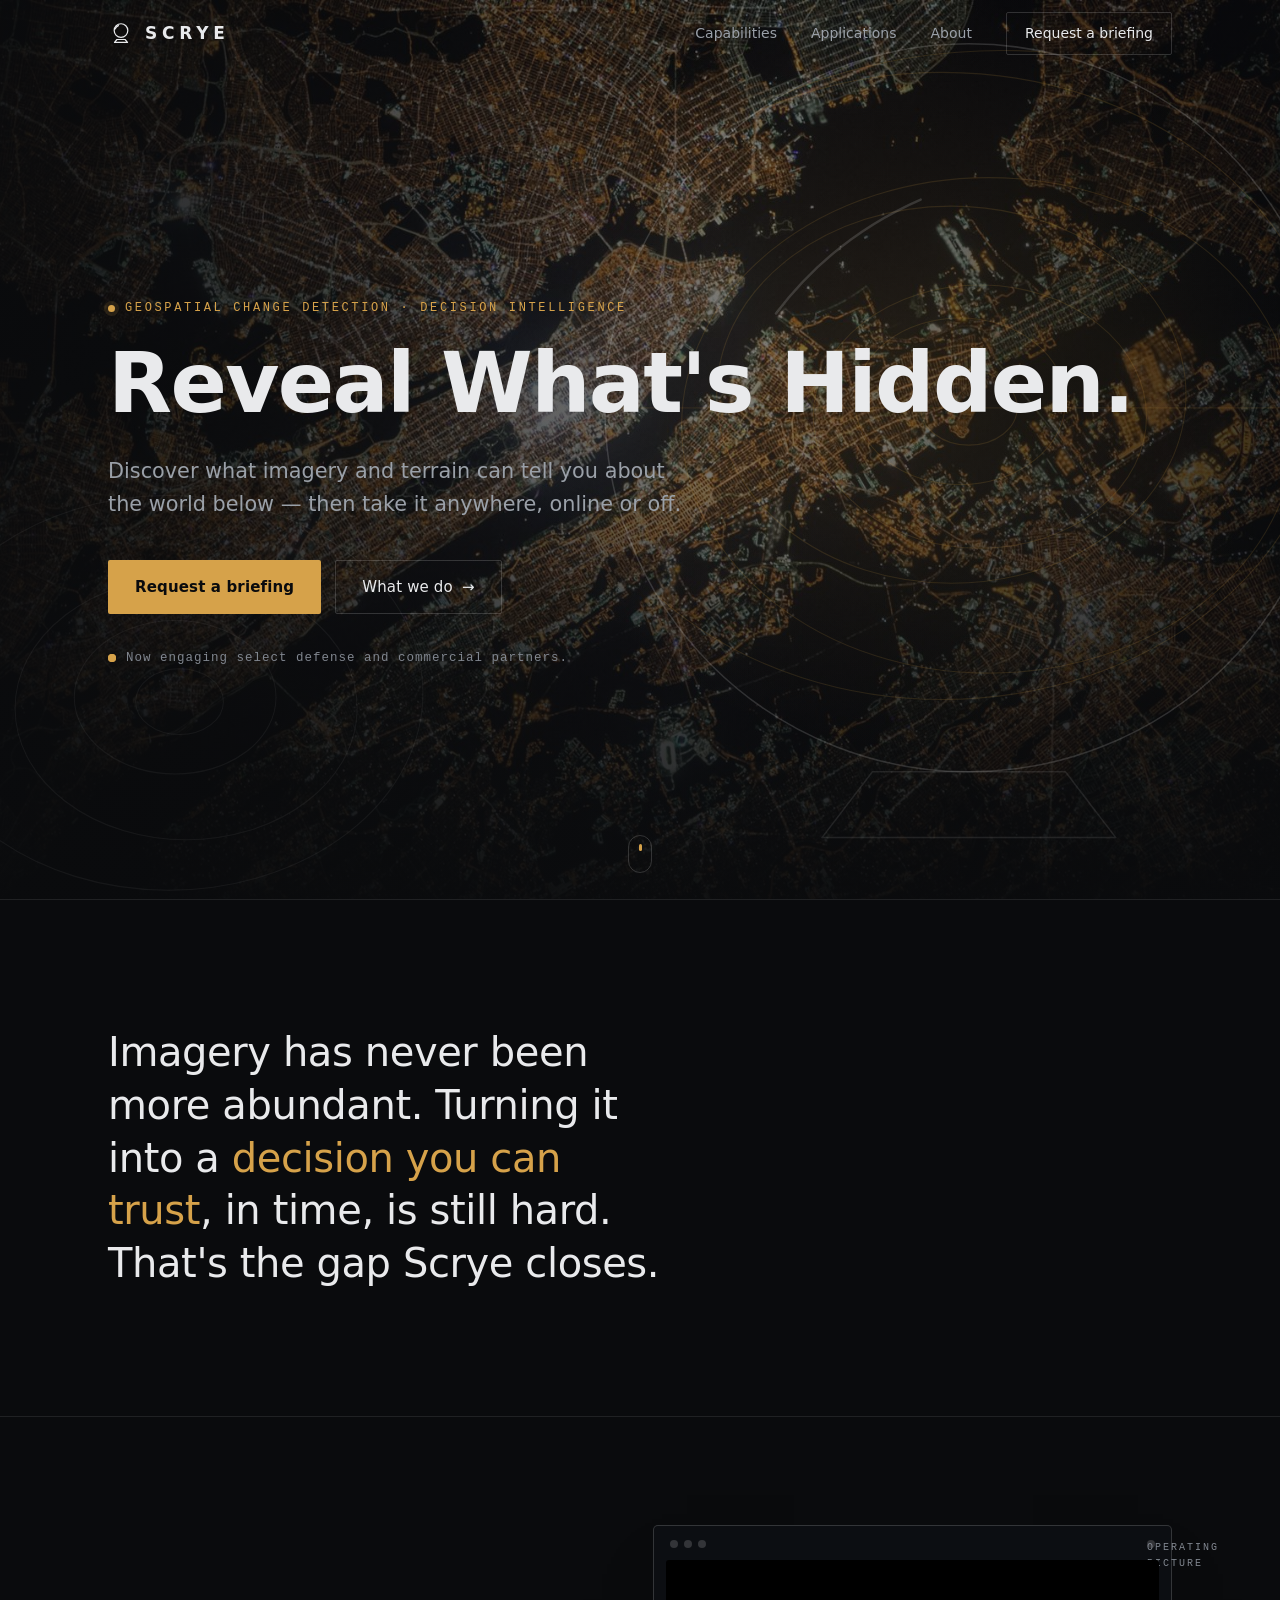
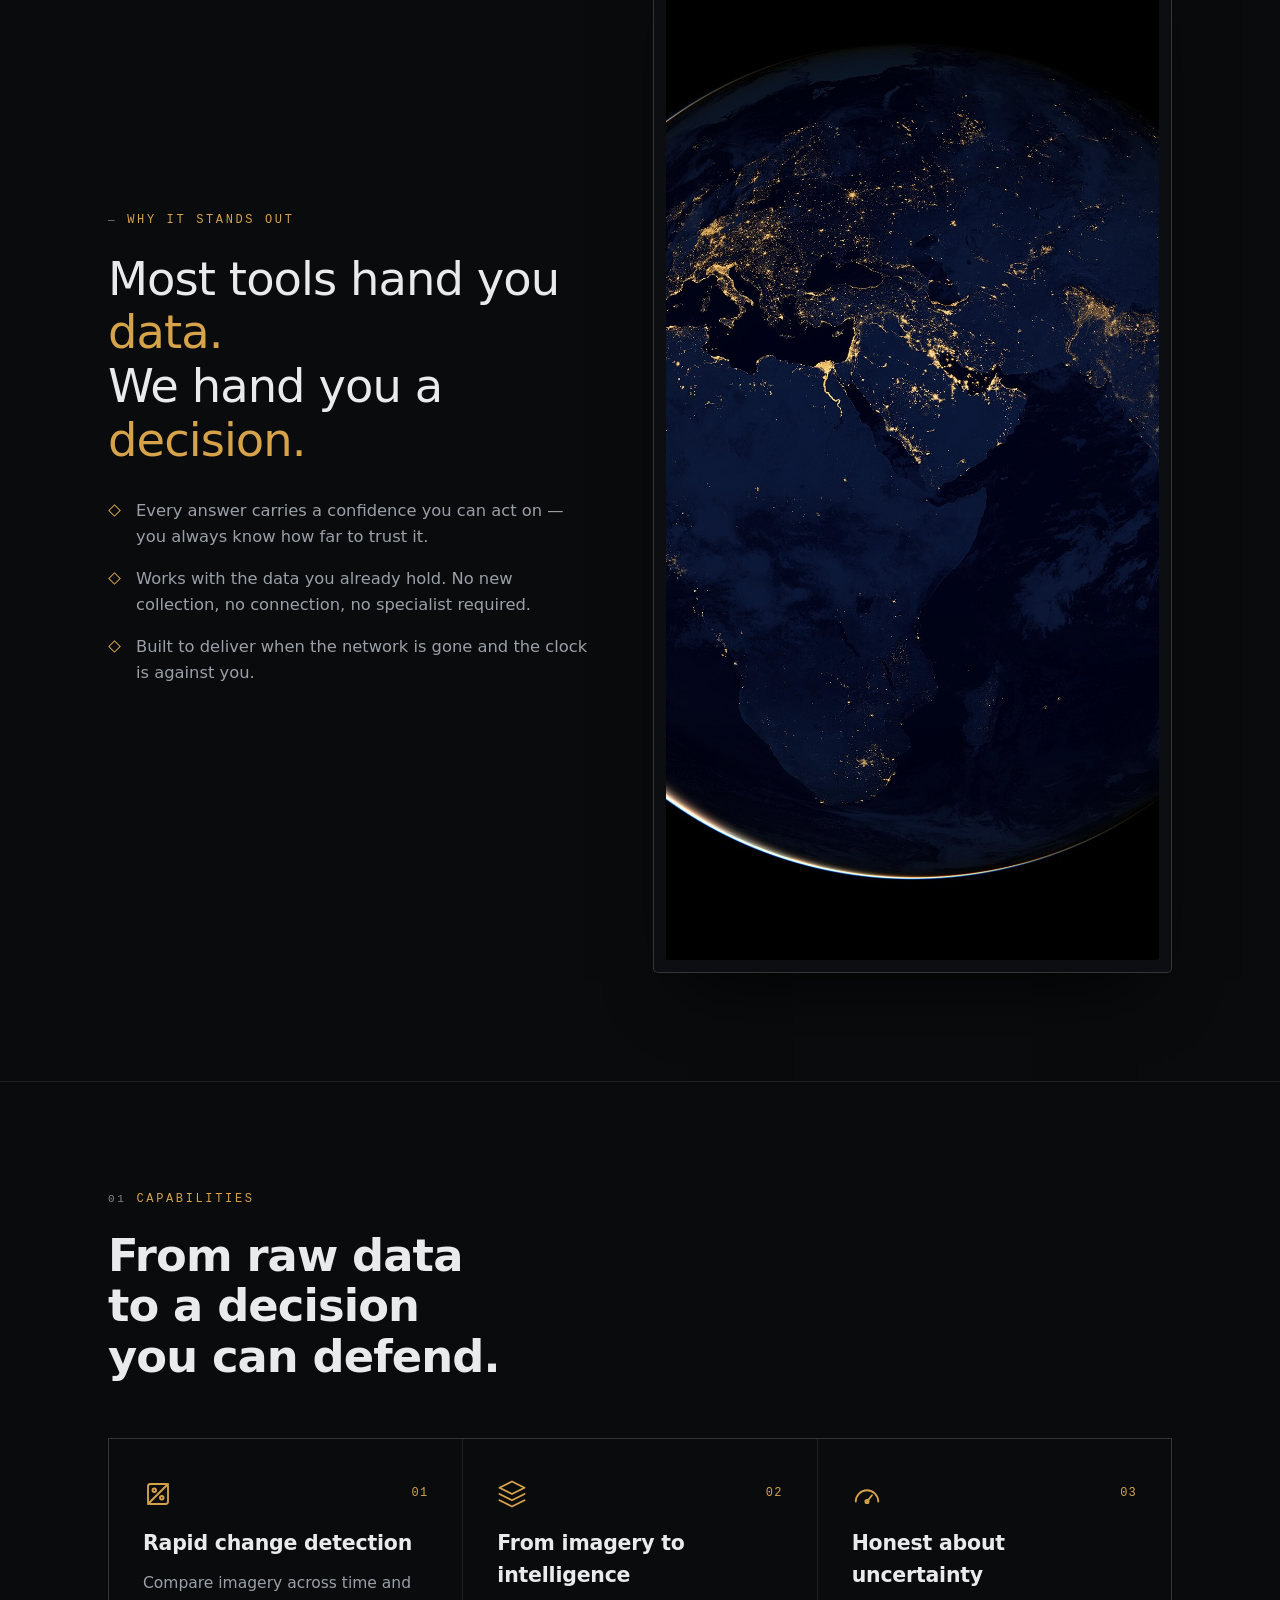
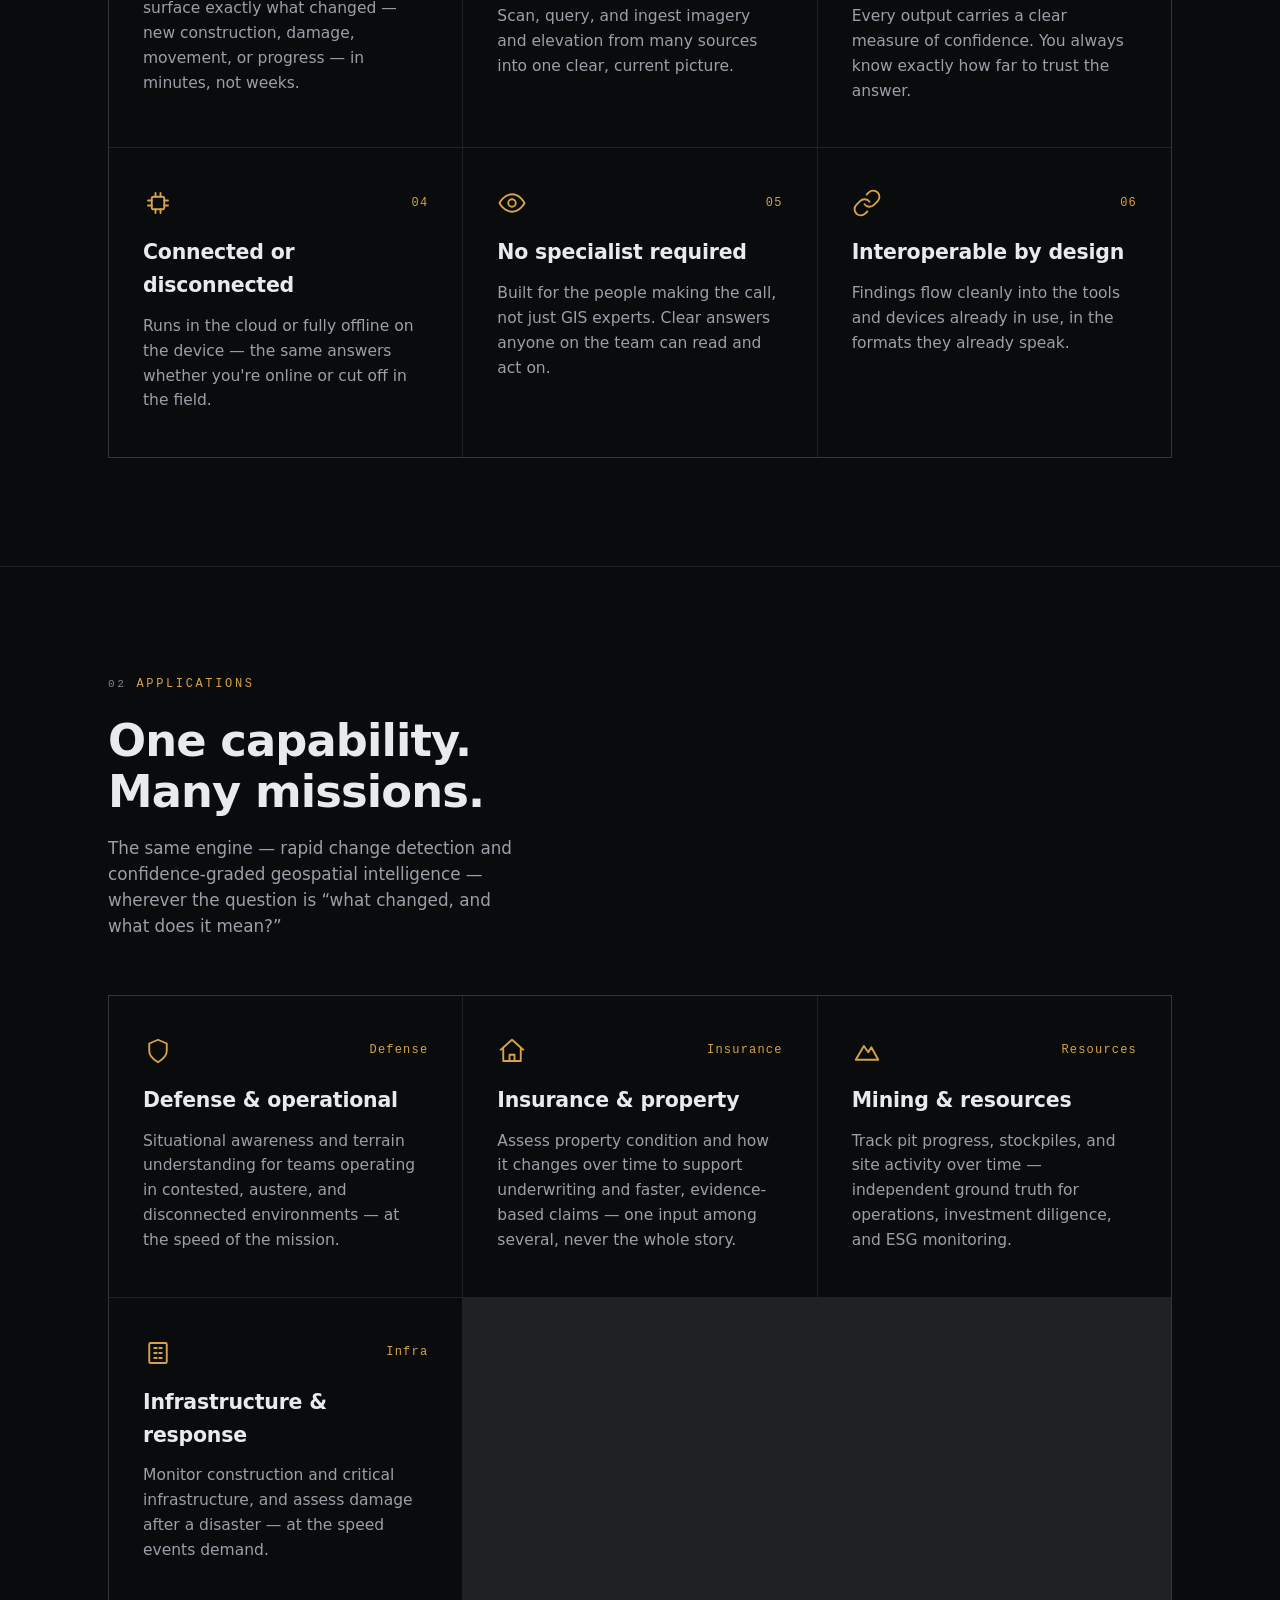
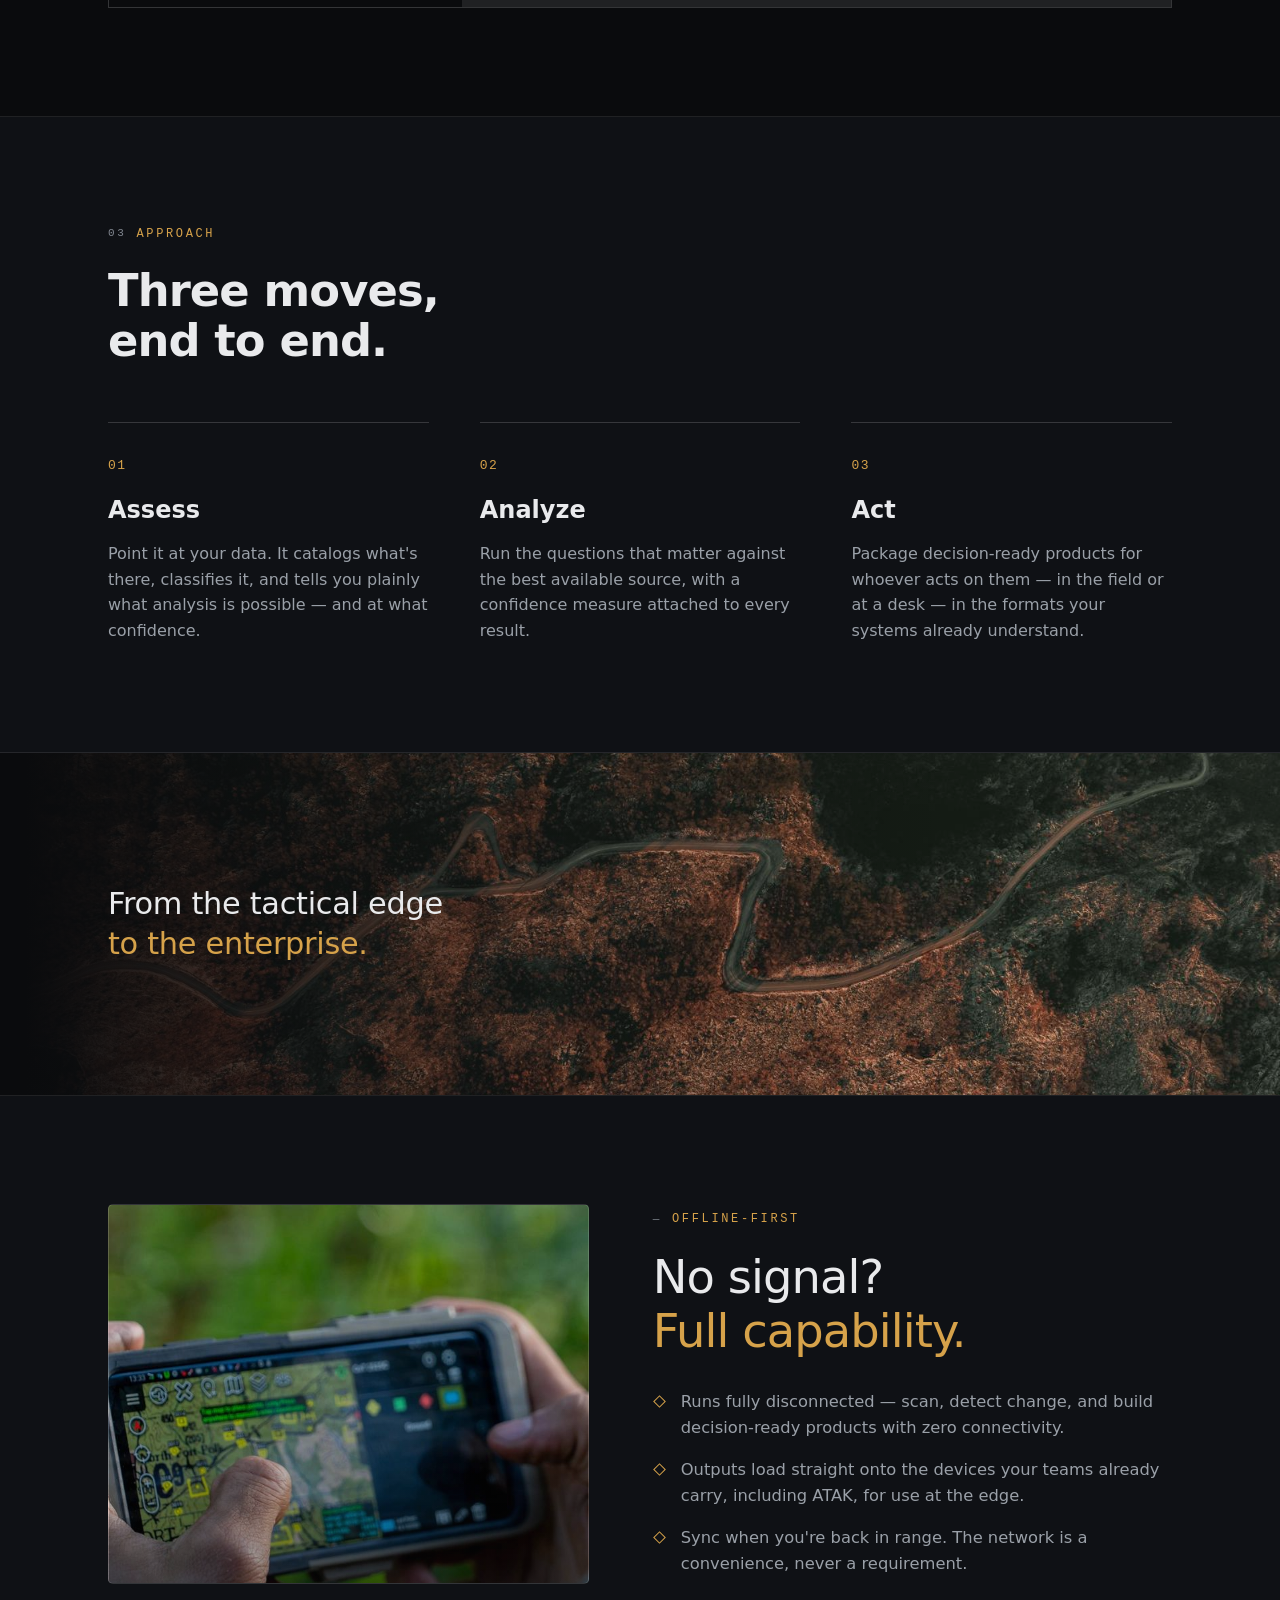
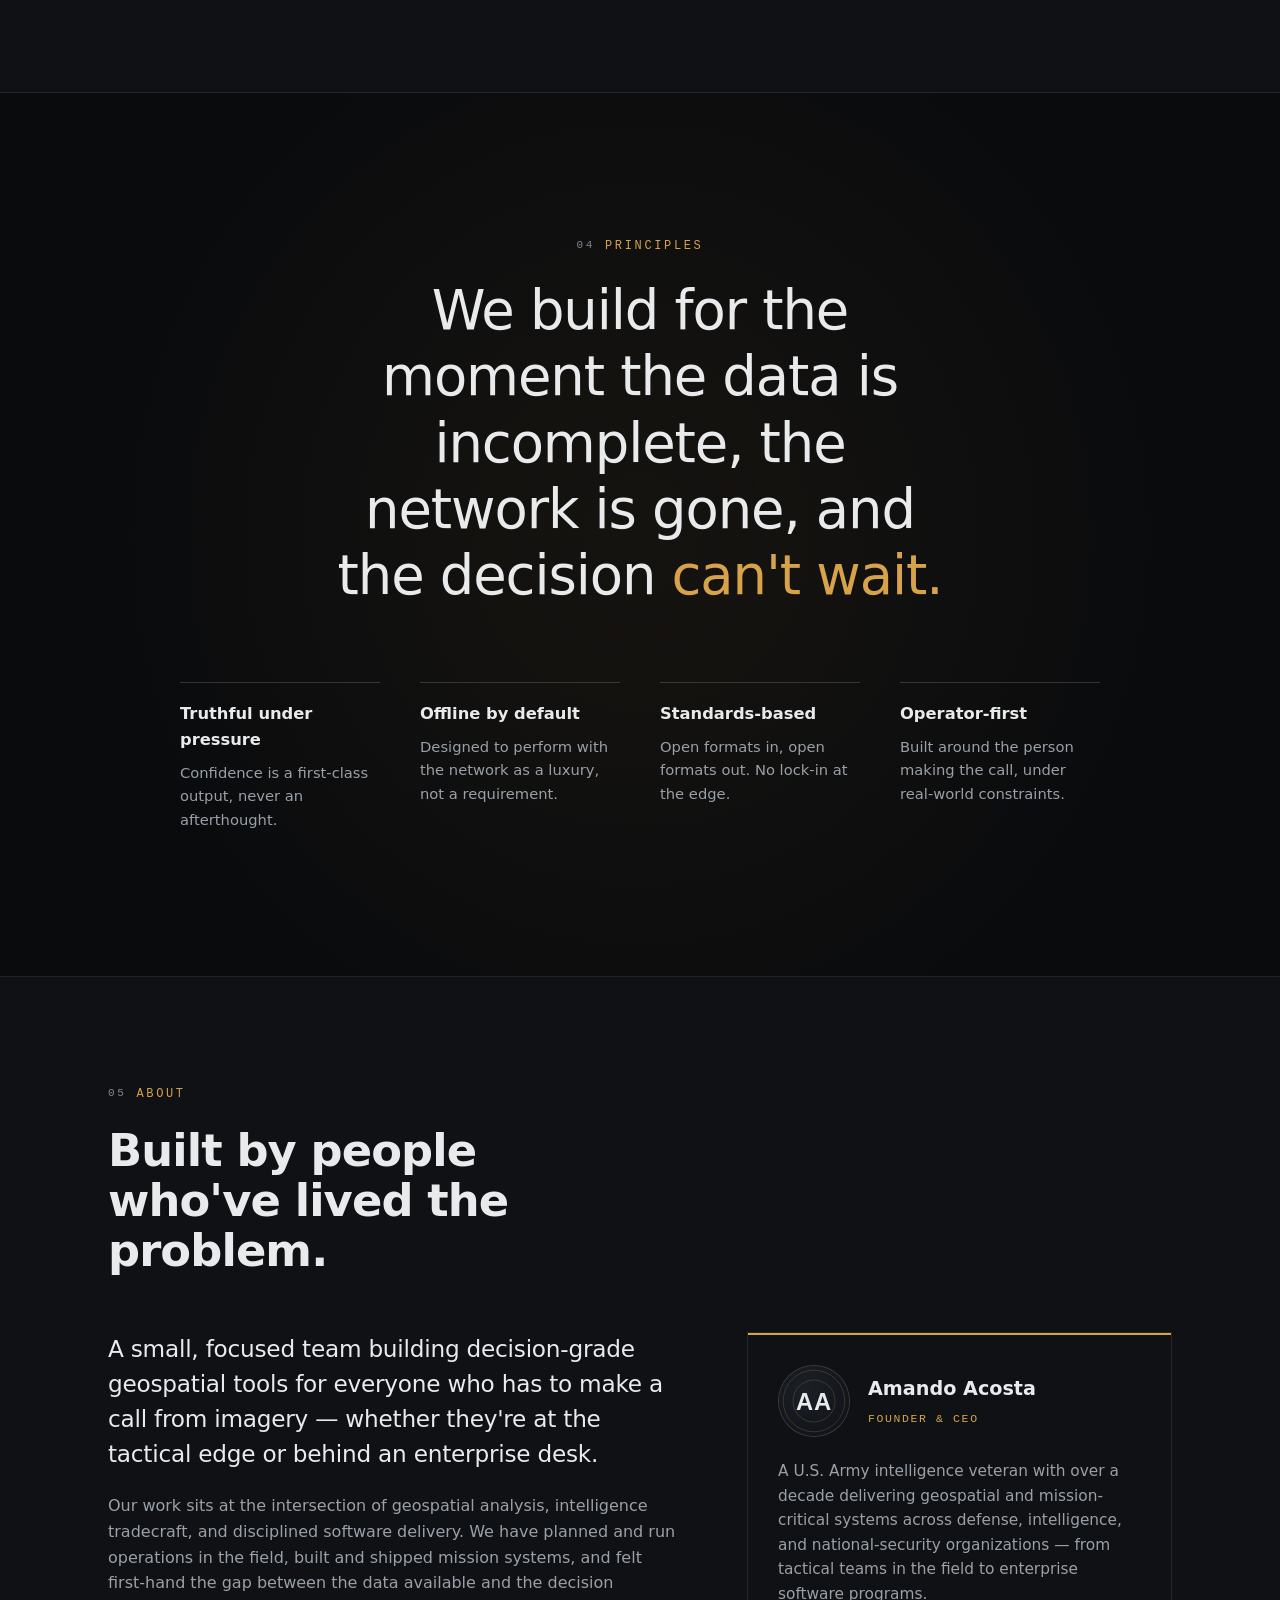
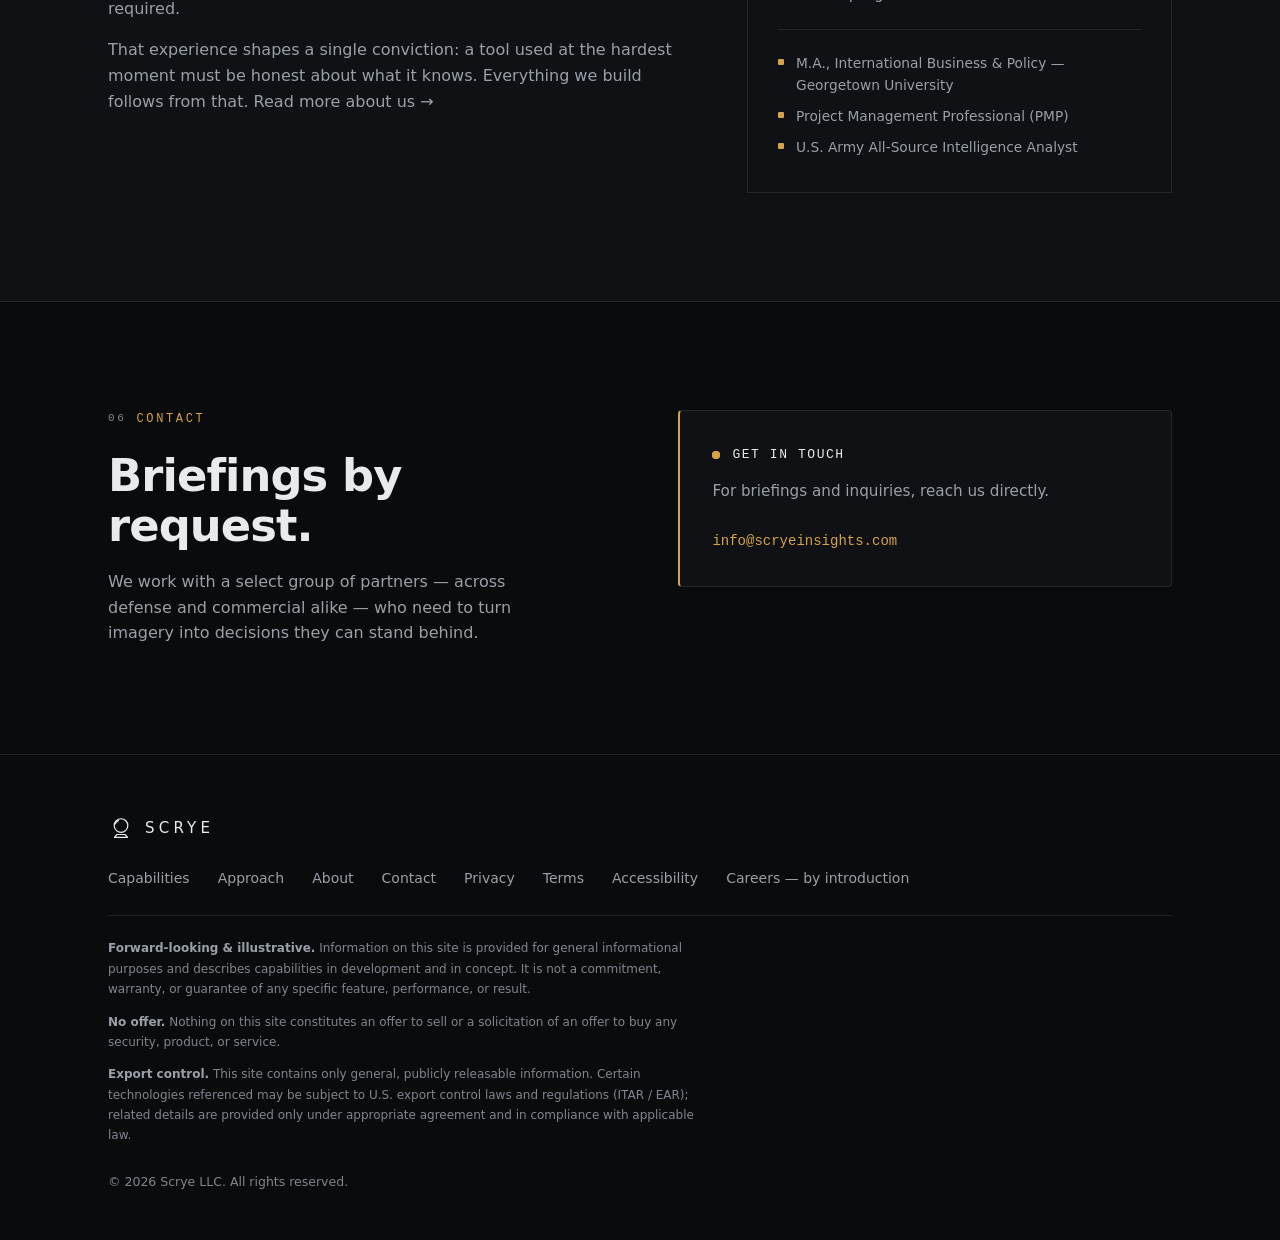
==== commit b585ec5e: "Restore original pre-scrub site (founder bio and full content) Roll the working tree back to the pre" ====
--- a/index.html
+++ b/index.html
@@ -3,29 +3,46 @@
 <head>
   <meta charset="UTF-8" />
   <meta name="viewport" content="width=device-width, initial-scale=1.0" />
-  <title>Scrye</title>
-  <meta name="description" content="Scrye — geospatial decision tools." />
-  <meta name="robots" content="noindex, nofollow" />
+
+  <!-- BRAND = "Scrye". Mark = the official scrying-orb logo, recreated as inline
+       <svg class="brand__mark"> (nav + footer) + assets/favicon.svg. Wordmark is
+       live text (CSS uppercase + tracking). Contact = shell for now (no live email/form yet). -->
+
+  <title>Scrye — Rapid change detection &amp; geospatial decision intelligence</title>
+  <meta name="description" content="Scrye turns imagery and elevation into decision-ready intelligence — detecting change over time, grading its own confidence, and working online or fully offline. For defense and commercial teams alike." />
+
+  <!-- Indexable so partners / insurers / investors can find it. To go stealth, use content="noindex, nofollow". -->
+  <meta name="robots" content="index, follow" />
+
+  <meta property="og:type" content="website" />
+  <meta property="og:title" content="Scrye — Rapid change detection &amp; geospatial decision intelligence" />
+  <meta property="og:description" content="Detect change, grade confidence, decide faster — online or fully offline. One geospatial engine for defense and commercial missions." />
+
   <meta name="theme-color" content="#0A0B0D" />
-  <link rel="icon" type="image/png" href="assets/favicon.png" />
+  <link rel="icon" type="image/svg+xml" href="assets/favicon.svg" />
   <link rel="stylesheet" href="styles.css?v=4" />
 </head>
 
 <body>
   <a class="skip-link" href="#main">Skip to content</a>
 
-    <header class="nav" id="nav">
+  <!-- ───────────────────────── NAV ───────────────────────── -->
+  <header class="nav" id="nav">
     <div class="container nav__inner">
       <a class="brand" href="#top" aria-label="Scrye — home">
-        <img class="brand__mark" src="assets/scrye-mark.png" alt="" width="30" height="30" />
-        <img class="brand__wordmark" src="assets/scrye-wordmark.svg" alt="Scrye" height="17" />
+        <svg class="brand__mark" viewBox="0 0 32 32" aria-hidden="true">
+          <circle cx="16" cy="13" r="8.4" />
+          <path d="M12.8 6.9a8.4 8.4 0 0 0-4.1 4.1" />
+          <path d="M11 24h10l3 3.6H8z" />
+        </svg>
+        <span class="brand__name">Scrye</span>
       </a>
 
       <nav class="nav__links" aria-label="Primary">
         <a href="#capabilities">Capabilities</a>
         <a href="#applications">Applications</a>
         <a href="#about">About</a>
-        <a class="nav__cta" href="#contact">Request access</a>
+        <a class="nav__cta" href="#contact">Request a briefing</a>
       </nav>
 
       <button class="nav__toggle" id="navToggle" aria-label="Open menu" aria-expanded="false" aria-controls="mobileMenu">
@@ -37,21 +54,23 @@
       <a href="#capabilities">Capabilities</a>
       <a href="#applications">Applications</a>
       <a href="#about">About</a>
-      <a href="#contact">Request access</a>
+      <a href="#contact">Request a briefing</a>
     </div>
   </header>
 
   <main id="main">
     <span id="top"></span>
 
-        <section class="hero">
+    <!-- ───────────────────────── HERO ───────────────────────── -->
+    <section class="hero">
       <div class="hero__photo" aria-hidden="true"></div>
       <svg class="topo" viewBox="0 0 1200 820" preserveAspectRatio="xMidYMid slice" aria-hidden="true">
         <defs>
           <clipPath id="orbClip"><circle cx="900" cy="372" r="332" /></clipPath>
         </defs>
 
-                <g clip-path="url(#orbClip)">
+        <!-- terrain "scried" inside the orb -->
+        <g clip-path="url(#orbClip)">
           <g class="topo__rings">
             <ellipse cx="900" cy="372" rx="44"  ry="34"  />
             <ellipse cx="892" cy="366" rx="96"  ry="76"  />
@@ -64,11 +83,13 @@
           <path class="orb-horizon" d="M560 372 H1240" />
         </g>
 
-                <circle class="orb-ring" cx="900" cy="372" r="332" />
+        <!-- the orb itself -->
+        <circle class="orb-ring" cx="900" cy="372" r="332" />
         <path class="orb-glint" d="M724 286 a 332 332 0 0 1 132 -104" />
         <path class="orb-stand" d="M812 704 H988 l46 60 H766 Z" />
 
-                <g class="topo__rings topo__rings--minor">
+        <!-- ambient contours, lower-left -->
+        <g class="topo__rings topo__rings--minor">
           <ellipse cx="180" cy="640" rx="40"  ry="30"  />
           <ellipse cx="176" cy="636" rx="92"  ry="70"  />
           <ellipse cx="186" cy="646" rx="156" ry="120" />
@@ -77,17 +98,17 @@
       </svg>
 
       <div class="container hero__inner">
-        <p class="eyebrow"><span class="eyebrow__dot"></span>Geospatial change detection · decision tools</p>
+        <p class="eyebrow"><span class="eyebrow__dot"></span>Geospatial change detection · decision intelligence</p>
         <h1 class="hero__title">Reveal What's Hidden.</h1>
         <p class="hero__lead">
           Discover what imagery and terrain can tell you about the world below —
           then take it anywhere, online or off.
         </p>
         <div class="hero__actions">
-          <a class="btn btn--primary" href="#contact">Request access</a>
+          <a class="btn btn--primary" href="#contact">Request a briefing</a>
           <a class="btn btn--ghost" href="#capabilities">What we do <span aria-hidden="true">→</span></a>
         </div>
-        <p class="hero__avail"><span class="pulse"></span>Now engaging a small number of select partners.</p>
+        <p class="hero__avail"><span class="pulse"></span>Now engaging select defense and commercial partners.</p>
       </div>
 
       <a class="hero__scroll" href="#premise" aria-label="Scroll to learn more">
@@ -95,7 +116,8 @@
       </a>
     </section>
 
-        <section class="premise" id="premise">
+    <!-- ───────────────────────── PREMISE ───────────────────────── -->
+    <section class="premise" id="premise">
       <div class="container">
         <p class="premise__text">
           Imagery has never been more abundant. Turning it into a
@@ -105,7 +127,8 @@
       </div>
     </section>
 
-        <section class="section showcase" id="difference">
+    <!-- ───────────────────────── SHOWCASE / WHY IT STANDS OUT ───────────────────────── -->
+    <section class="section showcase" id="difference">
       <div class="container showcase__grid">
         <div>
           <p class="eyebrow"><span class="eyebrow__idx">—</span>Why it stands out</p>
@@ -121,12 +144,13 @@
             <span></span><span></span><span></span>
             <span class="device-frame__tag">Operating picture</span>
           </div>
-          <img src="assets/showcase.jpg" alt="Satellite view of Earth at night with scattered city lights." width="1600" height="1000" />
-        </div>
-      </div>
-    </section>
-
-        <section class="section" id="capabilities">
+          <img src="assets/showcase.jpg" alt="NASA Black Marble satellite view of Earth at night — city lights glowing across Africa, Europe, and the Middle East." width="1600" height="1000" />
+        </div>
+      </div>
+    </section>
+
+    <!-- ───────────────────────── CAPABILITIES ───────────────────────── -->
+    <section class="section" id="capabilities">
       <div class="container">
         <header class="section__head">
           <p class="eyebrow"><span class="eyebrow__idx">01</span>Capabilities</p>
@@ -148,7 +172,7 @@
               <span class="card__icon" aria-hidden="true"><svg viewBox="0 0 24 24"><path d="M12 2 2 7l10 5 10-5-10-5Z"/><path d="M2 12l10 5 10-5"/><path d="M2 17l10 5 10-5"/></svg></span>
               <span class="card__num">02</span>
             </div>
-            <h3 class="card__title">From imagery to insight</h3>
+            <h3 class="card__title">From imagery to intelligence</h3>
             <p class="card__body">Scan, query, and ingest imagery and elevation from many sources into one clear, current picture.</p>
           </article>
 
@@ -191,22 +215,23 @@
       </div>
     </section>
 
-        <section class="section" id="applications">
+    <!-- ───────────────────────── APPLICATIONS (dual-use) ───────────────────────── -->
+    <section class="section" id="applications">
       <div class="container">
         <header class="section__head">
           <p class="eyebrow"><span class="eyebrow__idx">02</span>Applications</p>
-          <h2 class="section__title">One capability. Many uses.</h2>
-          <p class="section__sub">The same engine — rapid change detection and confidence-graded geospatial insight — wherever the question is &ldquo;what changed, and what does it mean?&rdquo;</p>
+          <h2 class="section__title">One capability. Many missions.</h2>
+          <p class="section__sub">The same engine — rapid change detection and confidence-graded geospatial intelligence — wherever the question is &ldquo;what changed, and what does it mean?&rdquo;</p>
         </header>
 
         <div class="cards">
           <article class="card reveal">
             <div class="card__top">
               <span class="card__icon" aria-hidden="true"><svg viewBox="0 0 24 24"><path d="M12 3 5 6v6c0 4.2 3 6.6 7 9 4-2.4 7-4.8 7-9V6l-7-3Z"/></svg></span>
-              <span class="card__num">Field</span>
-            </div>
-            <h3 class="card__title">Field &amp; remote sites</h3>
-            <p class="card__body">Situational awareness and terrain understanding for teams working in remote or hard-to-reach locations, including where connectivity is limited.</p>
+              <span class="card__num">Defense</span>
+            </div>
+            <h3 class="card__title">Defense &amp; operational</h3>
+            <p class="card__body">Situational awareness and terrain understanding for teams operating in contested, austere, and disconnected environments — at the speed of the mission.</p>
           </article>
 
           <article class="card reveal">
@@ -239,7 +264,8 @@
       </div>
     </section>
 
-        <section class="section section--alt" id="approach">
+    <!-- ───────────────────────── APPROACH ───────────────────────── -->
+    <section class="section section--alt" id="approach">
       <div class="container">
         <header class="section__head">
           <p class="eyebrow"><span class="eyebrow__idx">03</span>Approach</p>
@@ -266,31 +292,34 @@
       </div>
     </section>
 
-        <section class="band">
+    <!-- ───────────────────────── IMAGE BAND (abstract terrain) ───────────────────────── -->
+    <section class="band">
       <img class="band__img" src="assets/band.jpg" alt="Aerial satellite view of terrain crossed by a winding road." />
       <div class="band__overlay">
         <div class="container">
-          <p class="band__caption">From the field<br /><span class="accent">to the enterprise.</span></p>
-        </div>
-      </div>
-    </section>
-
-        <section class="section section--alt" id="offline">
+          <p class="band__caption">From the tactical edge<br /><span class="accent">to the enterprise.</span></p>
+        </div>
+      </div>
+    </section>
+
+    <!-- ───────────────────────── OFFLINE / EDGE (ATAK) ───────────────────────── -->
+    <section class="section section--alt" id="offline">
       <div class="container showcase__grid">
-        <div class="edge__media" role="img" aria-label="A handheld device running a map application, used offline in the field"></div>
+        <div class="edge__media" role="img" aria-label="A rugged handheld running a tactical map application, used offline in the field"></div>
         <div>
           <p class="eyebrow"><span class="eyebrow__idx">—</span>Offline-first</p>
           <p class="showcase__lead">No signal?<br /><span class="accent">Full capability.</span></p>
           <ul class="showcase__points">
             <li>Runs fully disconnected — scan, detect change, and build decision-ready products with zero connectivity.</li>
-            <li>Outputs load straight onto the devices your teams already carry, in the formats they already use.</li>
+            <li>Outputs load straight onto the devices your teams already carry, including ATAK, for use at the edge.</li>
             <li>Sync when you're back in range. The network is a convenience, never a requirement.</li>
           </ul>
         </div>
       </div>
     </section>
 
-        <section class="manifesto" id="principles">
+    <!-- ───────────────────────── PRINCIPLES / MANIFESTO ───────────────────────── -->
+    <section class="manifesto" id="principles">
       <div class="container">
         <p class="eyebrow eyebrow--center"><span class="eyebrow__idx">04</span>Principles</p>
         <p class="manifesto__line">
@@ -307,49 +336,75 @@
       </div>
     </section>
 
-        <section class="section section--alt" id="about">
+    <!-- ───────────────────────── ABOUT ───────────────────────── -->
+    <section class="section section--alt" id="about">
       <div class="container">
         <header class="section__head">
           <p class="eyebrow"><span class="eyebrow__idx">05</span>About</p>
-          <h2 class="section__title">A small, experienced team.</h2>
+          <h2 class="section__title">Built by people who've lived the problem.</h2>
         </header>
 
-        <div class="about__grid about__grid--single">
+        <div class="about__grid">
           <div>
-            <p class="about__lead">We are a small, experienced team building decision-grade geospatial tools for everyone who has to make a call from imagery.</p>
+            <p class="about__lead">A small, focused team building decision-grade geospatial tools for everyone who has to make a call from imagery — whether they're at the tactical edge or behind an enterprise desk.</p>
             <div class="about__body">
-              <p>Our work sits at the intersection of geospatial analysis and disciplined software delivery. We focus on turning imagery and elevation into clear, current answers — and on being honest about how far each answer can be trusted.</p>
-              <p>That shapes a single conviction: a tool used at the hardest moment must be honest about what it knows. Everything we build follows from that. <a href="about.html">Read more about us →</a></p>
+              <p>Our work sits at the intersection of geospatial analysis, intelligence tradecraft, and disciplined software delivery. We have planned and run operations in the field, built and shipped mission systems, and felt first-hand the gap between the data available and the decision required.</p>
+              <p>That experience shapes a single conviction: a tool used at the hardest moment must be honest about what it knows. Everything we build follows from that. <a href="about.html">Read more about us →</a></p>
             </div>
           </div>
-        </div>
-      </div>
-    </section>
-
-        <section class="section contact" id="contact">
+
+          <aside class="founder">
+            <div class="founder__head">
+              <span class="founder__avatar"><img src="assets/founder.svg" alt="Amando Acosta, Founder" width="72" height="72" /></span>
+              <div>
+                <div class="founder__name">Amando Acosta</div>
+                <div class="founder__role">Founder &amp; CEO</div>
+              </div>
+            </div>
+            <div class="founder__bio">
+              <p>A U.S. Army intelligence veteran with over a decade delivering geospatial and mission-critical systems across defense, intelligence, and national-security organizations — from tactical teams in the field to enterprise software programs.</p>
+            </div>
+            <ul class="founder__creds">
+              <li>M.A., International Business &amp; Policy — Georgetown University</li>
+              <li>Project Management Professional (PMP)</li>
+              <li>U.S. Army All-Source Intelligence Analyst</li>
+            </ul>
+          </aside>
+        </div>
+      </div>
+    </section>
+
+    <!-- ───────────────────────── CONTACT ───────────────────────── -->
+    <section class="section contact" id="contact">
       <div class="container contact__grid">
         <div class="contact__intro">
           <p class="eyebrow"><span class="eyebrow__idx">06</span>Contact</p>
-          <h2 class="section__title">By introduction only.</h2>
+          <h2 class="section__title">Briefings by request.</h2>
           <p class="contact__lead">
-            We work with a small, select group of partners
+            We work with a select group of partners — across defense and commercial alike —
             who need to turn imagery into decisions they can stand behind.
           </p>
         </div>
 
         <div class="contact__panel">
           <p class="contact__soon"><span class="pulse"></span>Get in touch</p>
-          <p class="contact__soonsub">Access is by introduction only. If we already know each other, reach out through your existing contact.</p>
+          <p class="contact__soonsub">For briefings and inquiries, reach us directly.</p>
+          <p class="contact__direct"><a href="mailto:info@scryeinsights.com">info@scryeinsights.com</a></p>
         </div>
       </div>
     </section>
   </main>
 
-    <footer class="footer">
+  <!-- ───────────────────────── FOOTER ───────────────────────── -->
+  <footer class="footer">
     <div class="container footer__inner">
       <div class="footer__brand">
-        <img class="brand__mark" src="assets/scrye-mark.png" alt="" width="30" height="30" />
-        <img class="brand__wordmark" src="assets/scrye-wordmark.svg" alt="Scrye" height="17" />
+        <svg class="brand__mark" viewBox="0 0 32 32" aria-hidden="true">
+          <circle cx="16" cy="13" r="8.4" />
+          <path d="M12.8 6.9a8.4 8.4 0 0 0-4.1 4.1" />
+          <path d="M11 24h10l3 3.6H8z" />
+        </svg>
+        <span class="brand__name">Scrye</span>
       </div>
 
       <nav class="footer__links" aria-label="Footer">
@@ -366,13 +421,14 @@
       <div class="footer__fineprint">
         <p><strong>Forward-looking &amp; illustrative.</strong> Information on this site is provided for general informational purposes and describes capabilities in development and in concept. It is not a commitment, warranty, or guarantee of any specific feature, performance, or result.</p>
         <p><strong>No offer.</strong> Nothing on this site constitutes an offer to sell or a solicitation of an offer to buy any security, product, or service.</p>
-        <p><strong>General information only.</strong> This site contains only general information. Use of any product or service is subject to a separate written agreement and to all applicable laws.</p>
-      </div>
-
-      <p class="footer__legal">© <span id="year">2026</span> Scrye. All rights reserved.</p>
+        <p><strong>Export control.</strong> This site contains only general, publicly releasable information. Certain technologies referenced may be subject to U.S. export control laws and regulations (ITAR / EAR); related details are provided only under appropriate agreement and in compliance with applicable law.</p>
+      </div>
+
+      <p class="footer__legal">© <span id="year">2026</span> Scrye LLC. All rights reserved.</p>
     </div>
   </footer>
 
   <script src="main.js"></script>
+  <script defer src="https://cloud.umami.is/script.js" data-website-id="6c2b9000-b624-4407-827d-663142415365"></script>
 </body>
 </html>
--- a/styles.css
+++ b/styles.css
@@ -1,6 +1,6 @@
 /* ============================================================
    Scrye — marketing site
-   Zero external dependencies (no CDN, no web fonts).
+   Dark defense-tech. Zero external dependencies (no CDN, no web fonts).
    Single accent color. Restrained motion. Mobile-first responsive.
    ============================================================ */
 
@@ -14,9 +14,9 @@
   --text-dim:    #80868F;  /* WCAG AA: 5.37:1 on --bg (was #5E646E = 3.3:1, failed) */
   --line:        rgba(255, 255, 255, 0.09);
   --line-strong: rgba(255, 255, 255, 0.16);
-  --accent:      #E8811C;
-  --accent-hi:   #F2963A;
-  --accent-soft: rgba(232, 129, 28, 0.12);
+  --accent:      #D6A24A;
+  --accent-hi:   #E7B65E;
+  --accent-soft: rgba(214, 162, 74, 0.12);
 
   /* type */
   --font-sans: "Inter", system-ui, -apple-system, "Segoe UI", Roboto, Helvetica, Arial, sans-serif;
@@ -135,13 +135,18 @@
   font-weight: 600;
 }
 .brand__mark {
-  height: 30px; width: auto;
+  width: 26px; height: 26px;
+  fill: none;
+  stroke: var(--text);
+  stroke-width: 1.5;
+  stroke-linecap: round;
+  stroke-linejoin: round;
   flex: none;
 }
-.brand__wordmark {
-  height: 17px; width: auto;
-  display: block;
-  flex: none;
+.brand__name {
+  font-size: 17px;
+  letter-spacing: 0.28em;
+  text-transform: uppercase;
 }
 
 .nav__links {
@@ -582,8 +587,7 @@
 }
 .footer__inner { display: grid; gap: 26px; }
 .footer__brand { display: inline-flex; align-items: center; gap: 11px; }
-.footer__brand .brand__mark { height: 26px; }
-.footer__brand .brand__wordmark { height: 15px; }
+.footer__brand .brand__name { font-size: 15px; letter-spacing: 0.28em; text-transform: uppercase; }
 .footer__links {
   display: flex;
   flex-wrap: wrap;
@@ -700,17 +704,13 @@
 .band__caption .accent { color: var(--accent); }
 
 /* ============================================================
-   ABOUT
+   ABOUT / FOUNDER
    ============================================================ */
 .about__grid {
   display: grid;
   grid-template-columns: 1.15fr 0.85fr;
   gap: clamp(36px, 5vw, 72px);
   align-items: start;
-}
-.about__grid--single {
-  grid-template-columns: 1fr;
-  max-width: 760px;
 }
 .about__lead {
   font-size: clamp(1.15rem, 2.2vw, 1.45rem);
@@ -722,6 +722,68 @@
 }
 .about__body { color: var(--text-muted); }
 .about__body p + p { margin-top: 16px; }
+
+.founder {
+  border: 1px solid var(--line);
+  background: var(--bg-elev);
+  padding: 32px 30px 34px;
+  position: relative;
+}
+.founder::before {
+  content: "";
+  position: absolute;
+  left: 0; top: 0;
+  width: 100%; height: 2px;
+  background: var(--accent);
+}
+.founder__head {
+  display: flex;
+  align-items: center;
+  gap: 18px;
+  margin-bottom: 22px;
+}
+.founder__avatar {
+  width: 72px; height: 72px;
+  flex: none;
+  border-radius: 50%;
+  border: 1px solid var(--line-strong);
+  background: var(--bg-elev-2);
+  overflow: hidden;
+}
+.founder__avatar img, .founder__avatar svg { width: 100%; height: 100%; display: block; }
+.founder__name { font-size: 1.2rem; font-weight: 600; }
+.founder__role {
+  font-family: var(--font-mono);
+  font-size: 11.5px;
+  letter-spacing: 0.14em;
+  text-transform: uppercase;
+  color: var(--accent);
+  margin-top: 5px;
+}
+.founder__bio { color: var(--text-muted); font-size: 0.96rem; }
+.founder__bio p + p { margin-top: 13px; }
+.founder__creds {
+  list-style: none;
+  padding: 22px 0 0;
+  margin: 22px 0 0;
+  border-top: 1px solid var(--line);
+  display: grid;
+  gap: 9px;
+}
+.founder__creds li {
+  font-size: 0.86rem;
+  color: var(--text-muted);
+  padding-left: 18px;
+  position: relative;
+}
+.founder__creds li::before {
+  content: "";
+  position: absolute;
+  left: 0; top: 0.55em;
+  width: 6px; height: 6px;
+  background: var(--accent);
+  border-radius: 1px;
+}
 
 /* ============================================================
    CONTACT — privacy consent note
@@ -944,8 +1006,8 @@
 }
 .contact__soonsub { margin-top: 14px; color: var(--text-muted); font-size: 0.95rem; }
 
-/* Offline / edge section media (drop a licensed photo at assets/edge.jpg).
-   Degrades to a dark panel if absent. */
+/* Offline / edge section media (drop a licensed photo at assets/edge.jpg —
+   e.g. the rugged-handheld-running-ATAK shot). Degrades to a dark panel if absent. */
 .edge__media {
   min-height: clamp(260px, 34vw, 380px);
   border: 1px solid var(--line-strong);
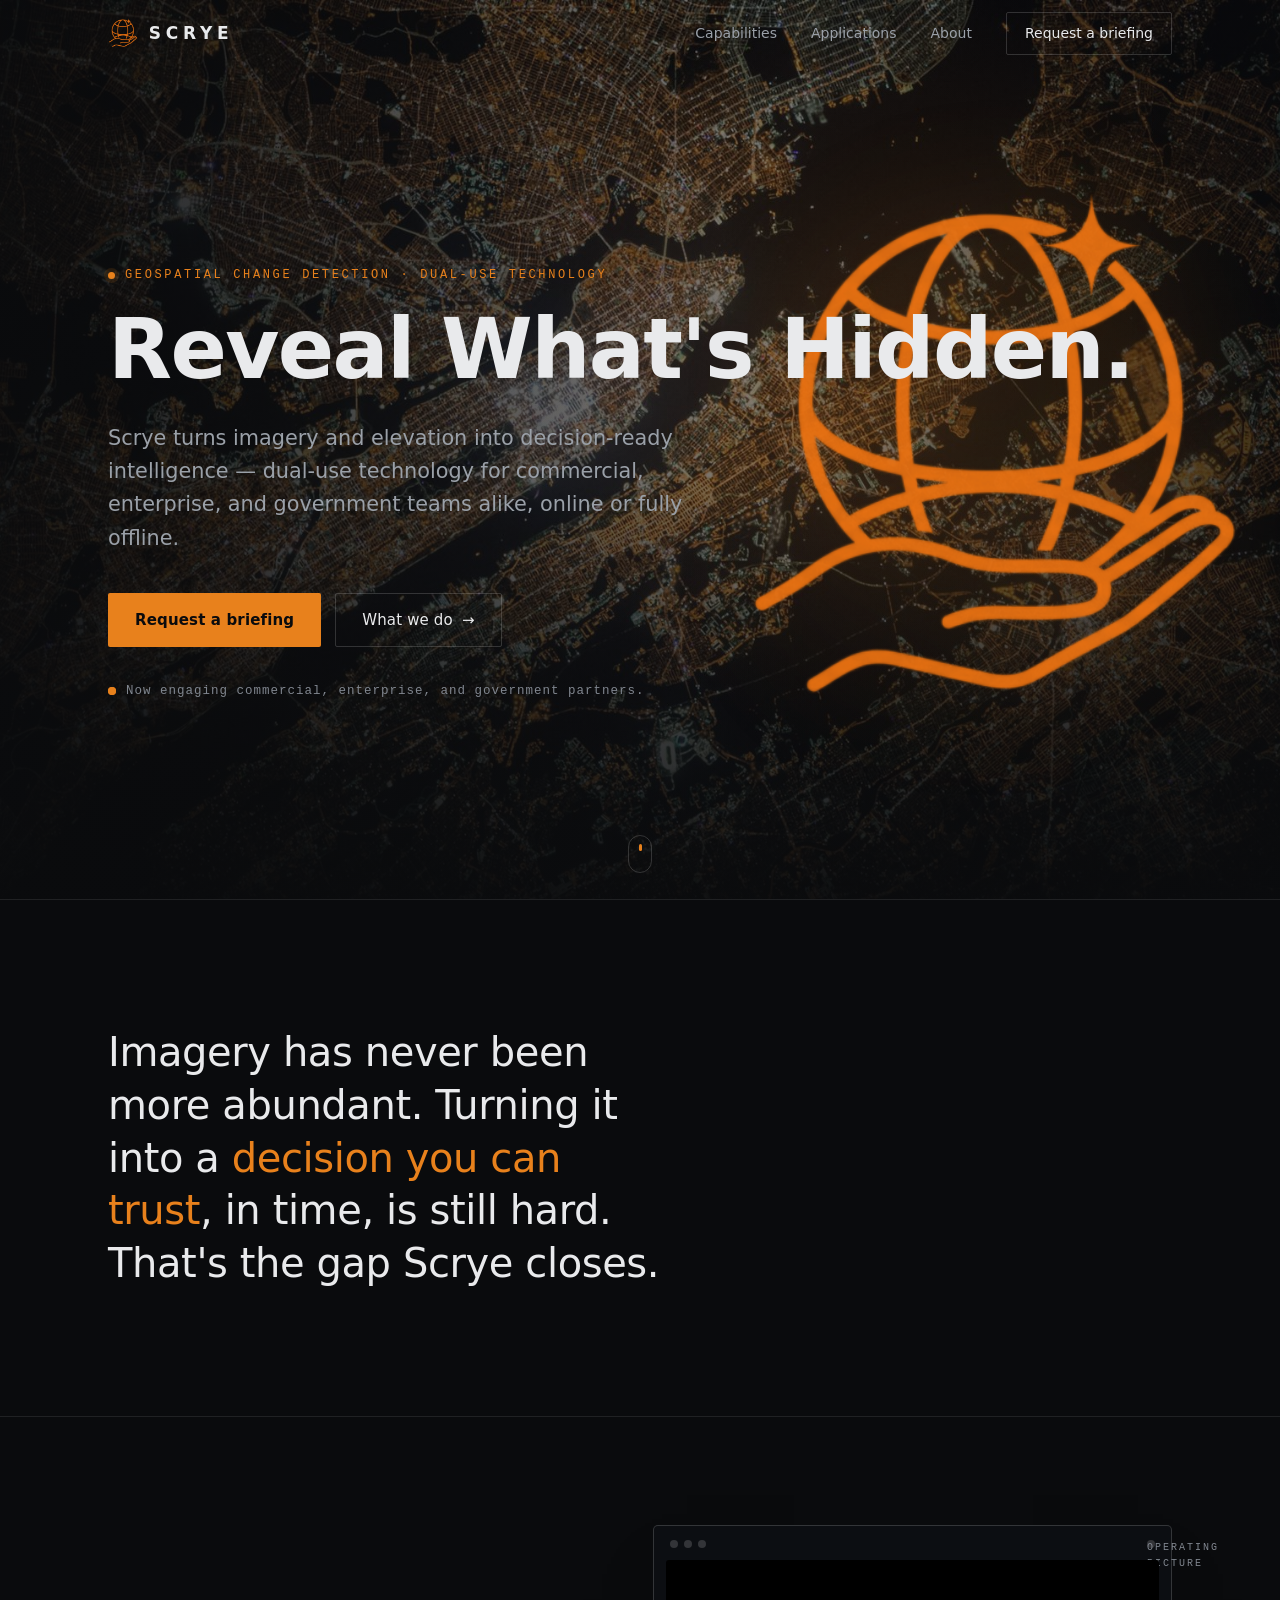
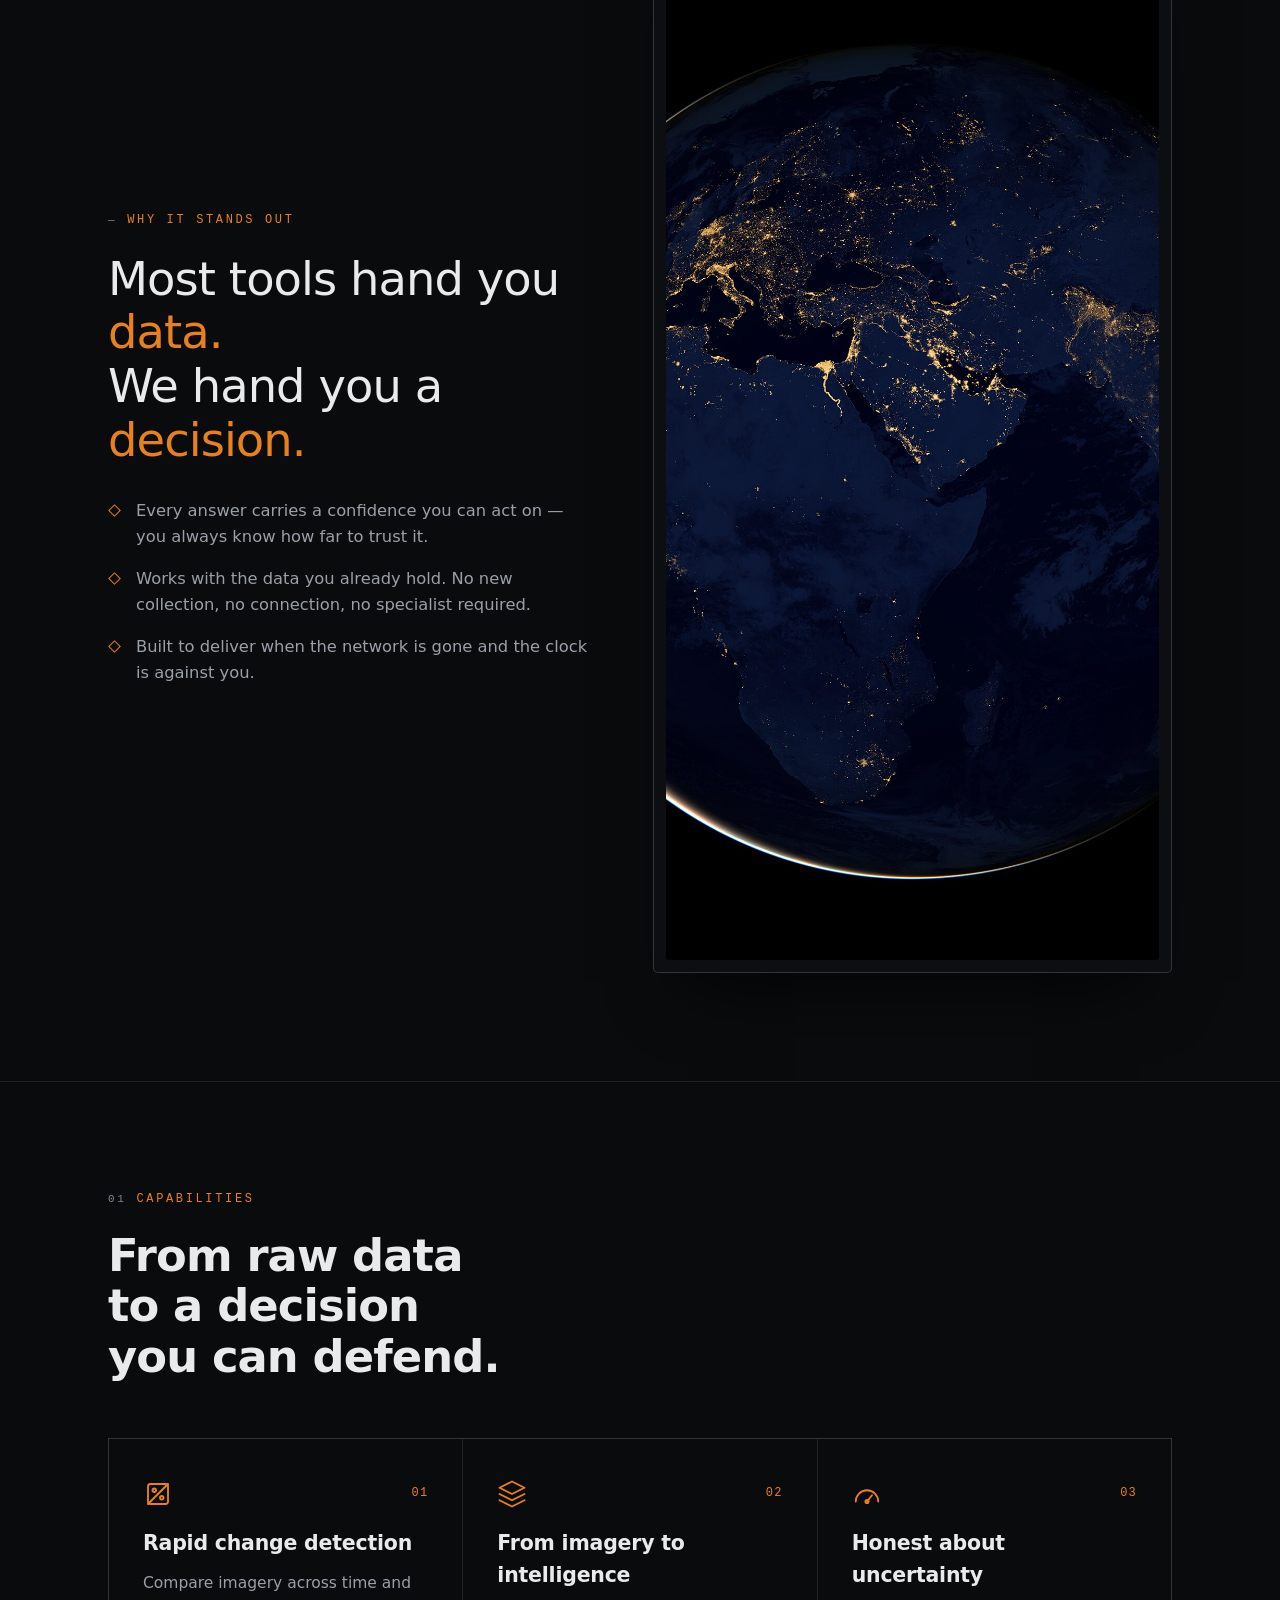
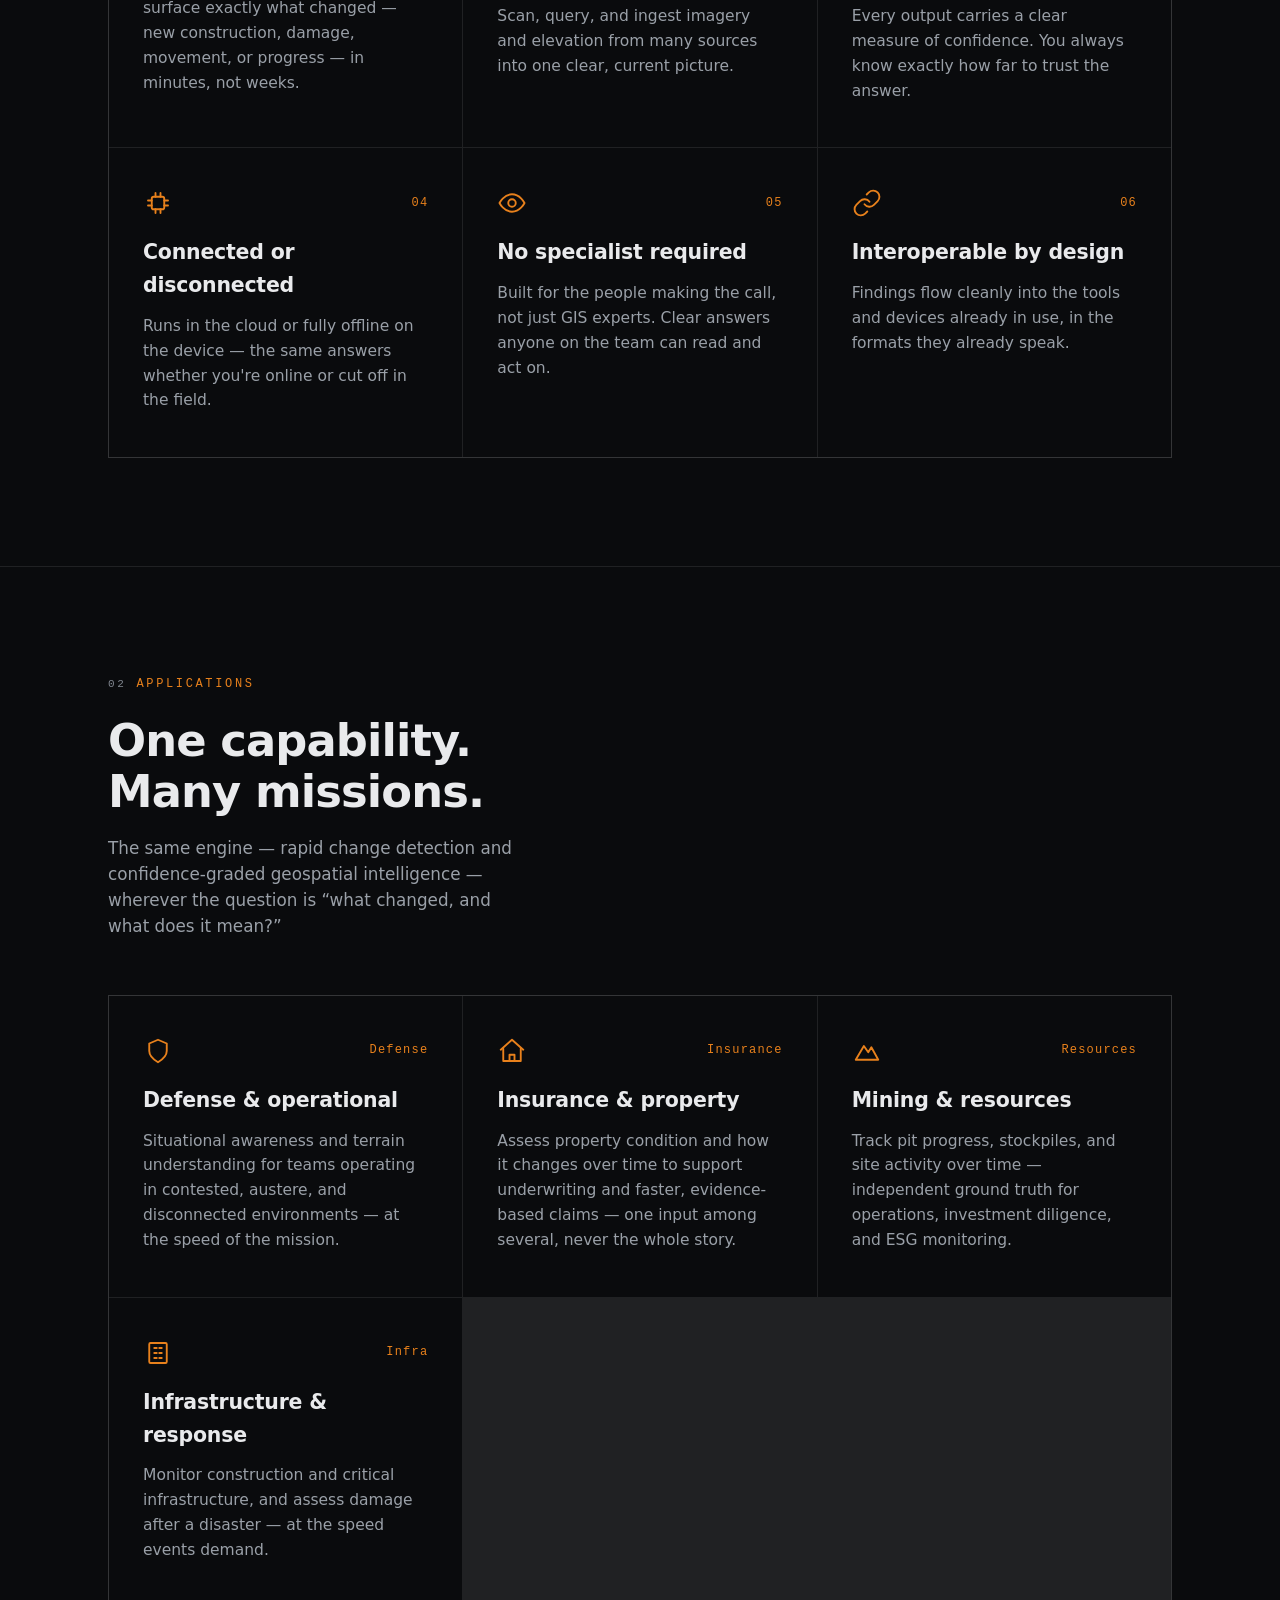
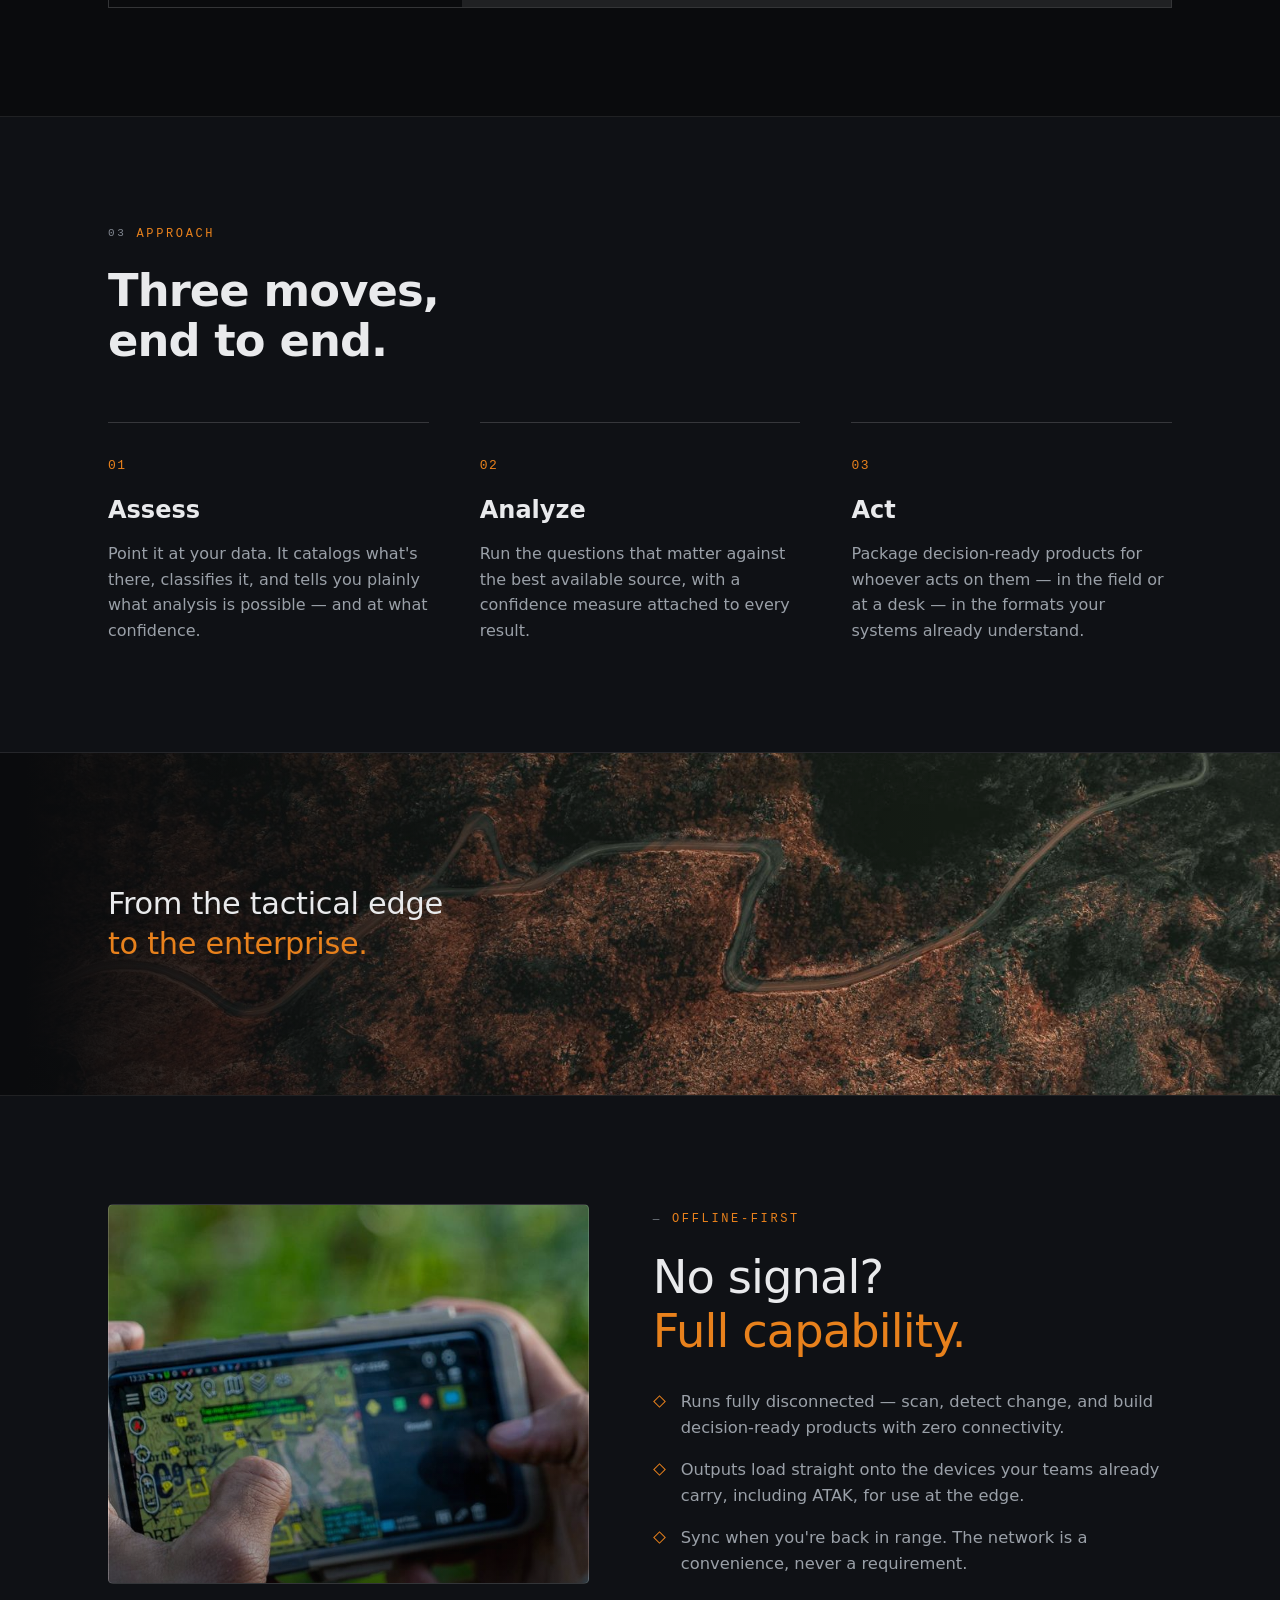
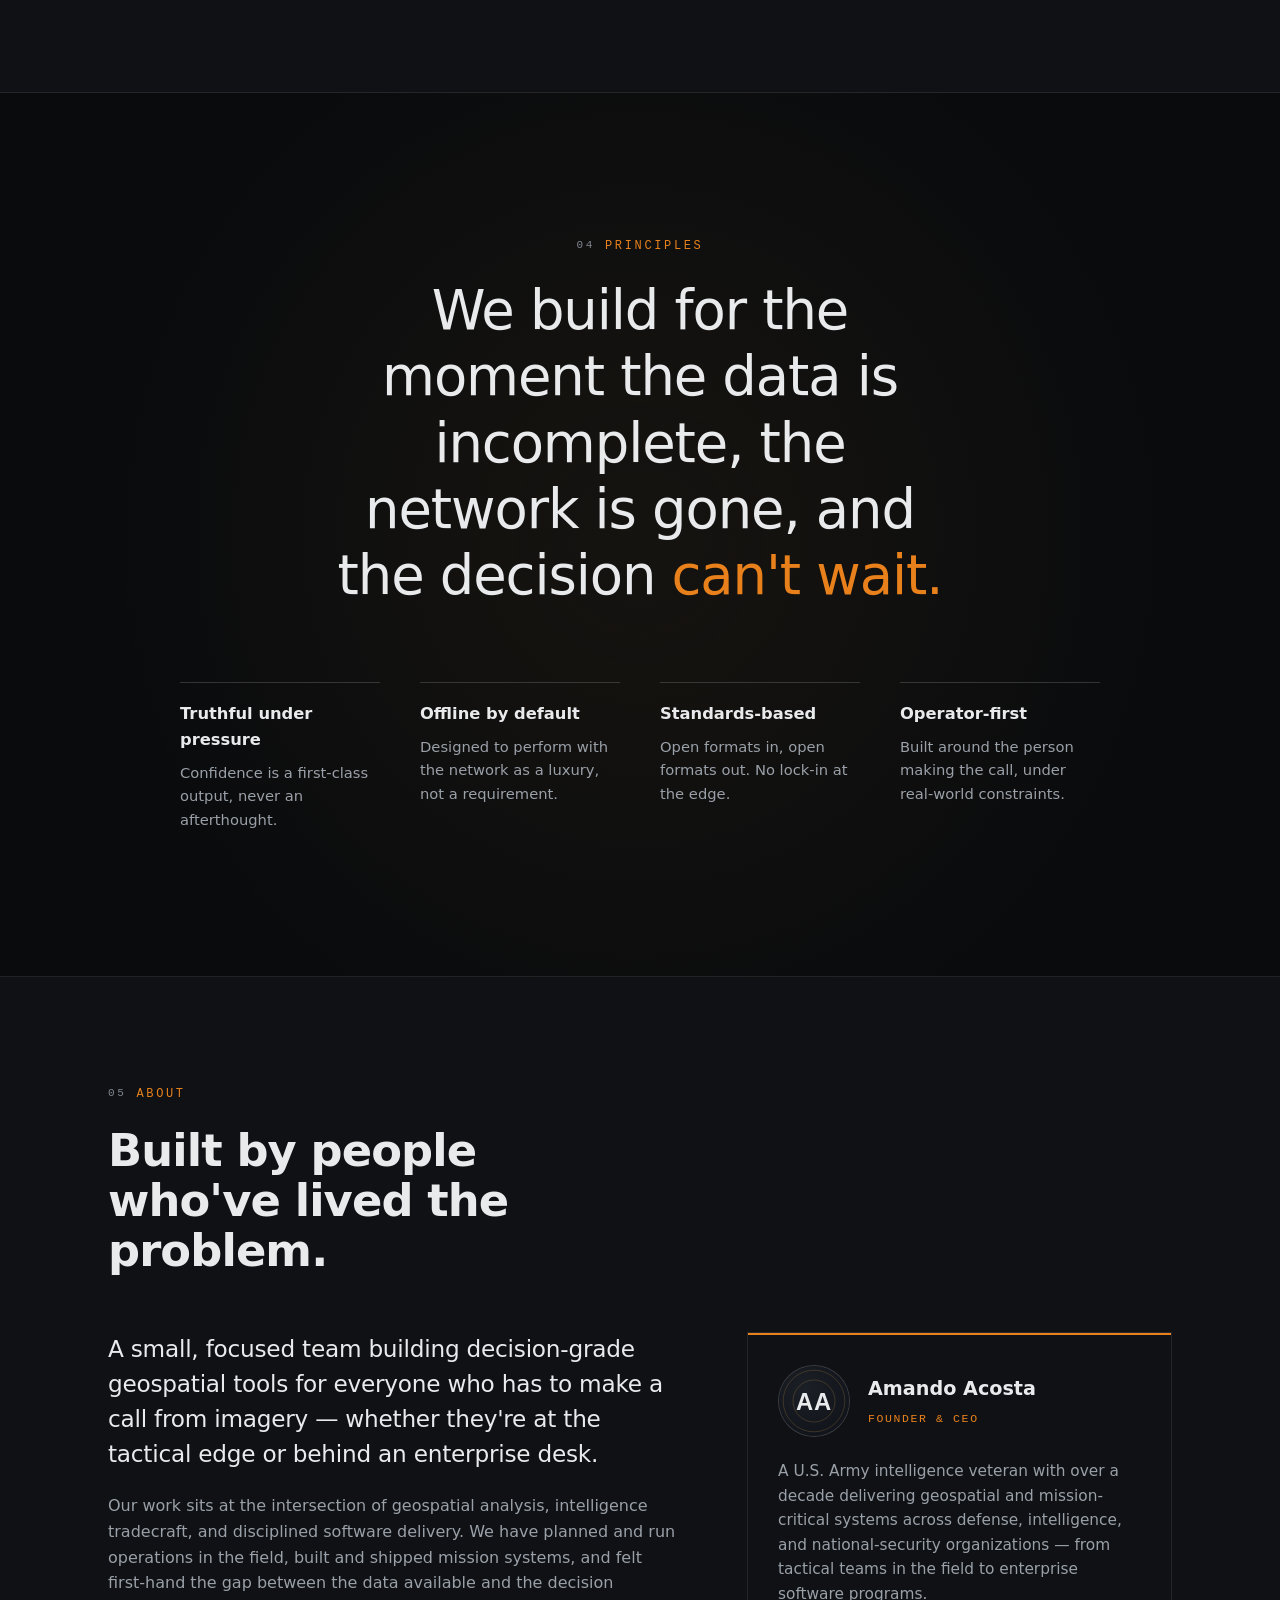
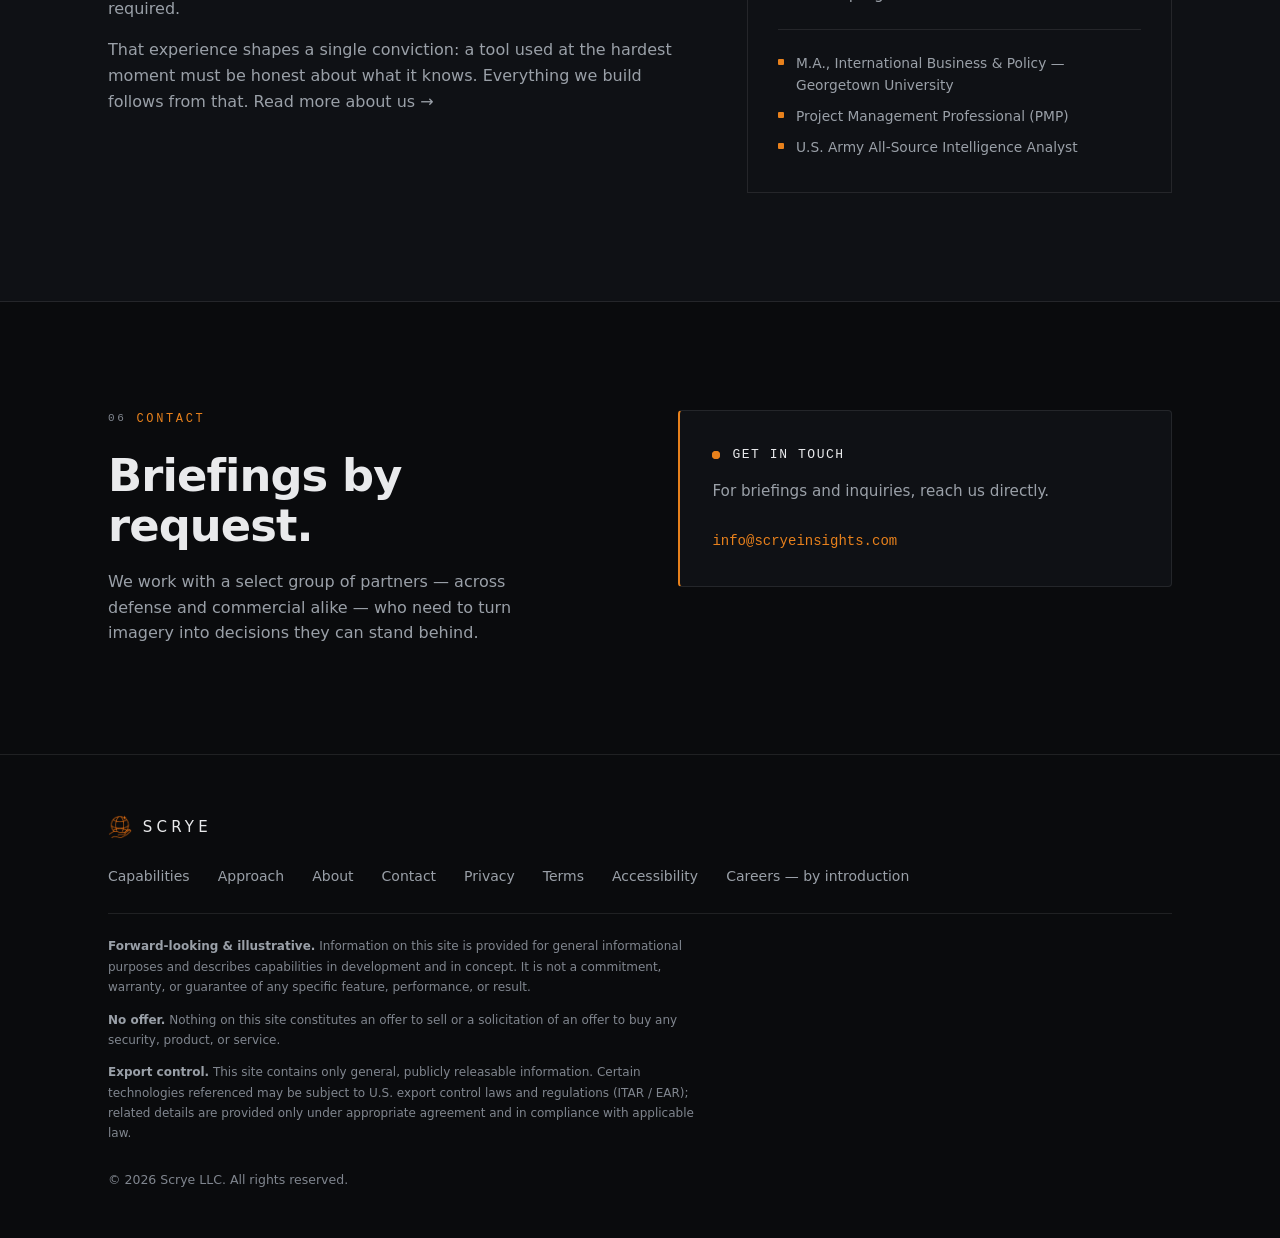
==== commit 5f9cdbd8: "New hero with globe-in-hand mark; hand logo sitewide; dual-use framing - Hero: replace the orb topo " ====
--- a/index.html
+++ b/index.html
@@ -4,10 +4,6 @@
   <meta charset="UTF-8" />
   <meta name="viewport" content="width=device-width, initial-scale=1.0" />
 
-  <!-- BRAND = "Scrye". Mark = the official scrying-orb logo, recreated as inline
-       <svg class="brand__mark"> (nav + footer) + assets/favicon.svg. Wordmark is
-       live text (CSS uppercase + tracking). Contact = shell for now (no live email/form yet). -->
-
   <title>Scrye — Rapid change detection &amp; geospatial decision intelligence</title>
   <meta name="description" content="Scrye turns imagery and elevation into decision-ready intelligence — detecting change over time, grading its own confidence, and working online or fully offline. For defense and commercial teams alike." />
 
@@ -19,7 +15,7 @@
   <meta property="og:description" content="Detect change, grade confidence, decide faster — online or fully offline. One geospatial engine for defense and commercial missions." />
 
   <meta name="theme-color" content="#0A0B0D" />
-  <link rel="icon" type="image/svg+xml" href="assets/favicon.svg" />
+  <link rel="icon" type="image/png" href="assets/favicon.png" />
   <link rel="stylesheet" href="styles.css?v=4" />
 </head>
 
@@ -30,11 +26,7 @@
   <header class="nav" id="nav">
     <div class="container nav__inner">
       <a class="brand" href="#top" aria-label="Scrye — home">
-        <svg class="brand__mark" viewBox="0 0 32 32" aria-hidden="true">
-          <circle cx="16" cy="13" r="8.4" />
-          <path d="M12.8 6.9a8.4 8.4 0 0 0-4.1 4.1" />
-          <path d="M11 24h10l3 3.6H8z" />
-        </svg>
+        <img class="brand__mark" src="assets/scrye-mark.png" alt="" width="30" height="30" />
         <span class="brand__name">Scrye</span>
       </a>
 
@@ -64,51 +56,21 @@
     <!-- ───────────────────────── HERO ───────────────────────── -->
     <section class="hero">
       <div class="hero__photo" aria-hidden="true"></div>
-      <svg class="topo" viewBox="0 0 1200 820" preserveAspectRatio="xMidYMid slice" aria-hidden="true">
-        <defs>
-          <clipPath id="orbClip"><circle cx="900" cy="372" r="332" /></clipPath>
-        </defs>
-
-        <!-- terrain "scried" inside the orb -->
-        <g clip-path="url(#orbClip)">
-          <g class="topo__rings">
-            <ellipse cx="900" cy="372" rx="44"  ry="34"  />
-            <ellipse cx="892" cy="366" rx="96"  ry="76"  />
-            <ellipse cx="910" cy="380" rx="152" ry="120" />
-            <ellipse cx="884" cy="360" rx="214" ry="172" />
-            <ellipse cx="918" cy="388" rx="280" ry="226" />
-            <ellipse cx="876" cy="352" rx="350" ry="286" />
-            <ellipse cx="930" cy="396" rx="430" ry="350" />
-          </g>
-          <path class="orb-horizon" d="M560 372 H1240" />
-        </g>
-
-        <!-- the orb itself -->
-        <circle class="orb-ring" cx="900" cy="372" r="332" />
-        <path class="orb-glint" d="M724 286 a 332 332 0 0 1 132 -104" />
-        <path class="orb-stand" d="M812 704 H988 l46 60 H766 Z" />
-
-        <!-- ambient contours, lower-left -->
-        <g class="topo__rings topo__rings--minor">
-          <ellipse cx="180" cy="640" rx="40"  ry="30"  />
-          <ellipse cx="176" cy="636" rx="92"  ry="70"  />
-          <ellipse cx="186" cy="646" rx="156" ry="120" />
-          <ellipse cx="170" cy="632" rx="232" ry="180" />
-        </g>
-      </svg>
+      <img class="hero__mark" src="assets/scrye-mark.png" alt="" aria-hidden="true" />
 
       <div class="container hero__inner">
-        <p class="eyebrow"><span class="eyebrow__dot"></span>Geospatial change detection · decision intelligence</p>
+        <p class="eyebrow"><span class="eyebrow__dot"></span>Geospatial change detection · dual-use technology</p>
         <h1 class="hero__title">Reveal What's Hidden.</h1>
         <p class="hero__lead">
-          Discover what imagery and terrain can tell you about the world below —
-          then take it anywhere, online or off.
+          Scrye turns imagery and elevation into decision-ready intelligence —
+          dual-use technology for commercial, enterprise, and government teams
+          alike, online or fully offline.
         </p>
         <div class="hero__actions">
           <a class="btn btn--primary" href="#contact">Request a briefing</a>
           <a class="btn btn--ghost" href="#capabilities">What we do <span aria-hidden="true">→</span></a>
         </div>
-        <p class="hero__avail"><span class="pulse"></span>Now engaging select defense and commercial partners.</p>
+        <p class="hero__avail"><span class="pulse"></span>Now engaging commercial, enterprise, and government partners.</p>
       </div>
 
       <a class="hero__scroll" href="#premise" aria-label="Scroll to learn more">
@@ -399,11 +361,7 @@
   <footer class="footer">
     <div class="container footer__inner">
       <div class="footer__brand">
-        <svg class="brand__mark" viewBox="0 0 32 32" aria-hidden="true">
-          <circle cx="16" cy="13" r="8.4" />
-          <path d="M12.8 6.9a8.4 8.4 0 0 0-4.1 4.1" />
-          <path d="M11 24h10l3 3.6H8z" />
-        </svg>
+        <img class="brand__mark" src="assets/scrye-mark.png" alt="" width="30" height="30" />
         <span class="brand__name">Scrye</span>
       </div>
 
--- a/styles.css
+++ b/styles.css
@@ -14,9 +14,9 @@
   --text-dim:    #80868F;  /* WCAG AA: 5.37:1 on --bg (was #5E646E = 3.3:1, failed) */
   --line:        rgba(255, 255, 255, 0.09);
   --line-strong: rgba(255, 255, 255, 0.16);
-  --accent:      #D6A24A;
-  --accent-hi:   #E7B65E;
-  --accent-soft: rgba(214, 162, 74, 0.12);
+  --accent:      #E8811C;
+  --accent-hi:   #F2963A;
+  --accent-soft: rgba(232, 129, 28, 0.12);
 
   /* type */
   --font-sans: "Inter", system-ui, -apple-system, "Segoe UI", Roboto, Helvetica, Arial, sans-serif;
@@ -135,12 +135,7 @@
   font-weight: 600;
 }
 .brand__mark {
-  width: 26px; height: 26px;
-  fill: none;
-  stroke: var(--text);
-  stroke-width: 1.5;
-  stroke-linecap: round;
-  stroke-linejoin: round;
+  height: 30px; width: auto;
   flex: none;
 }
 .brand__name {
@@ -275,7 +270,7 @@
   top: -10%; right: -5%;
   width: 70vw; height: 70vw;
   max-width: 900px; max-height: 900px;
-  background: radial-gradient(circle, rgba(214,162,74,0.10), transparent 62%);
+  background: radial-gradient(circle, rgba(232,129,28,0.12), transparent 62%);
   pointer-events: none;
 }
 
@@ -285,6 +280,27 @@
   width: 100%; height: 100%;
   pointer-events: none;
   z-index: 1;
+}
+
+/* Hand-holding-globe hero mark */
+.hero__mark {
+  position: absolute;
+  top: 50%;
+  right: clamp(-32px, 2vw, 40px);
+  transform: translateY(-50%);
+  width: min(46vw, 520px);
+  height: auto;
+  z-index: 1;
+  pointer-events: none;
+  filter: drop-shadow(0 0 60px rgba(232,129,28,0.18));
+}
+@media (max-width: 900px) {
+  .hero__mark {
+    width: 78vw;
+    right: 50%;
+    transform: translate(50%, -50%);
+    opacity: 0.13;
+  }
 }
 
 /* Optional photographic hero backdrop. Drop a licensed image at assets/hero.jpg
@@ -587,6 +603,7 @@
 }
 .footer__inner { display: grid; gap: 26px; }
 .footer__brand { display: inline-flex; align-items: center; gap: 11px; }
+.footer__brand .brand__mark { height: 24px; }
 .footer__brand .brand__name { font-size: 15px; letter-spacing: 0.28em; text-transform: uppercase; }
 .footer__links {
   display: flex;
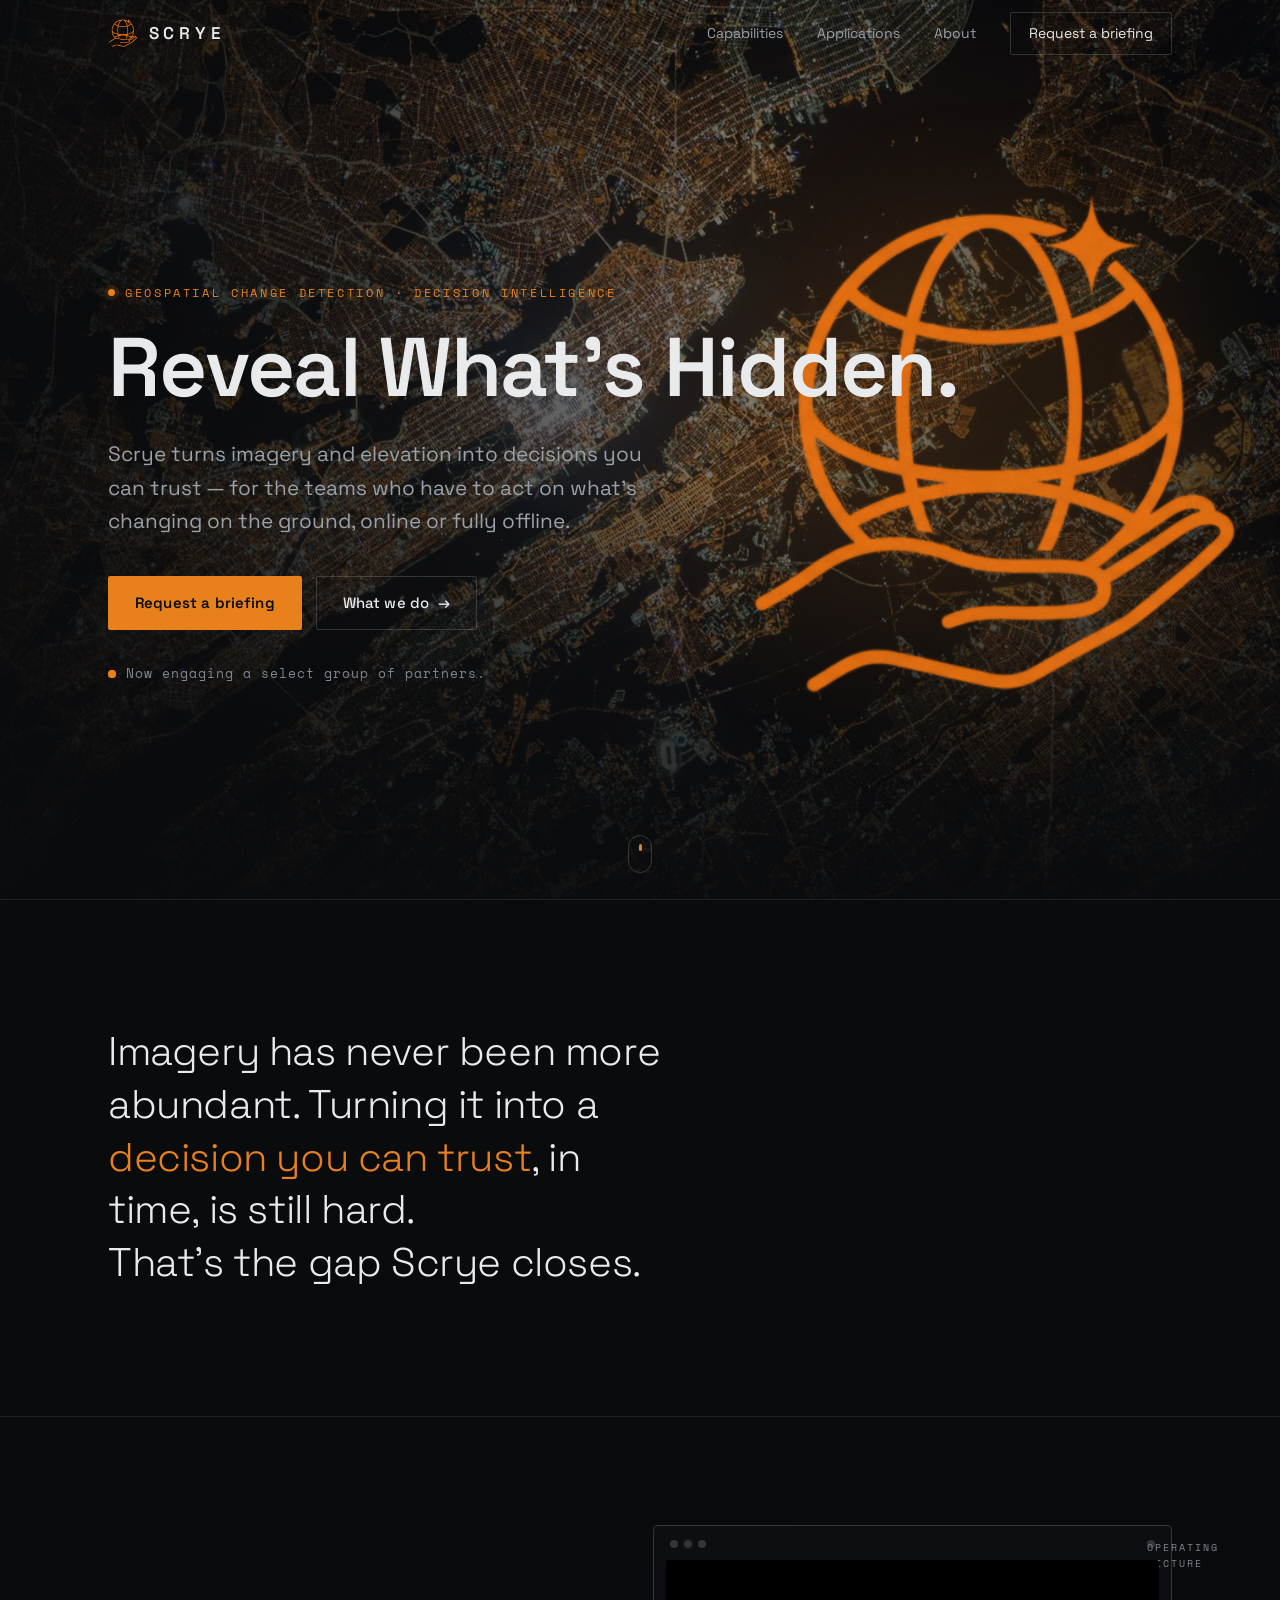
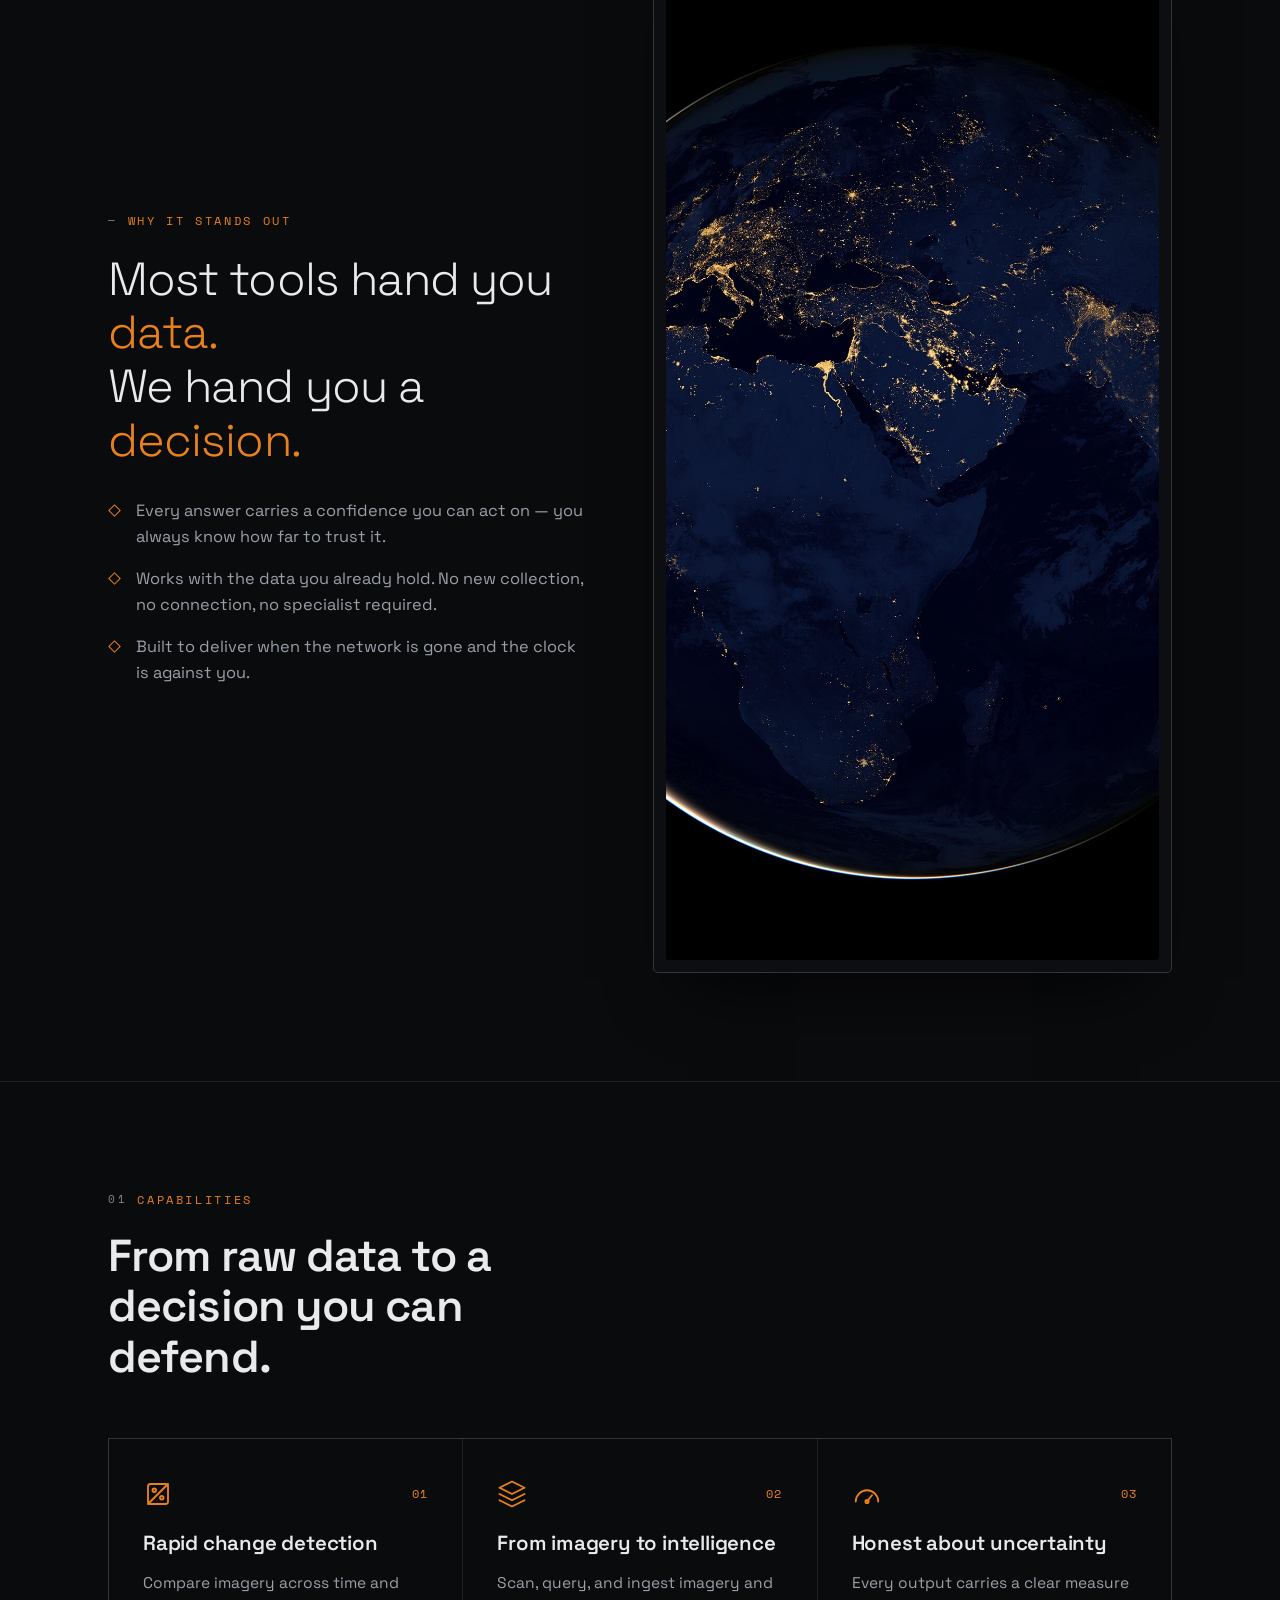
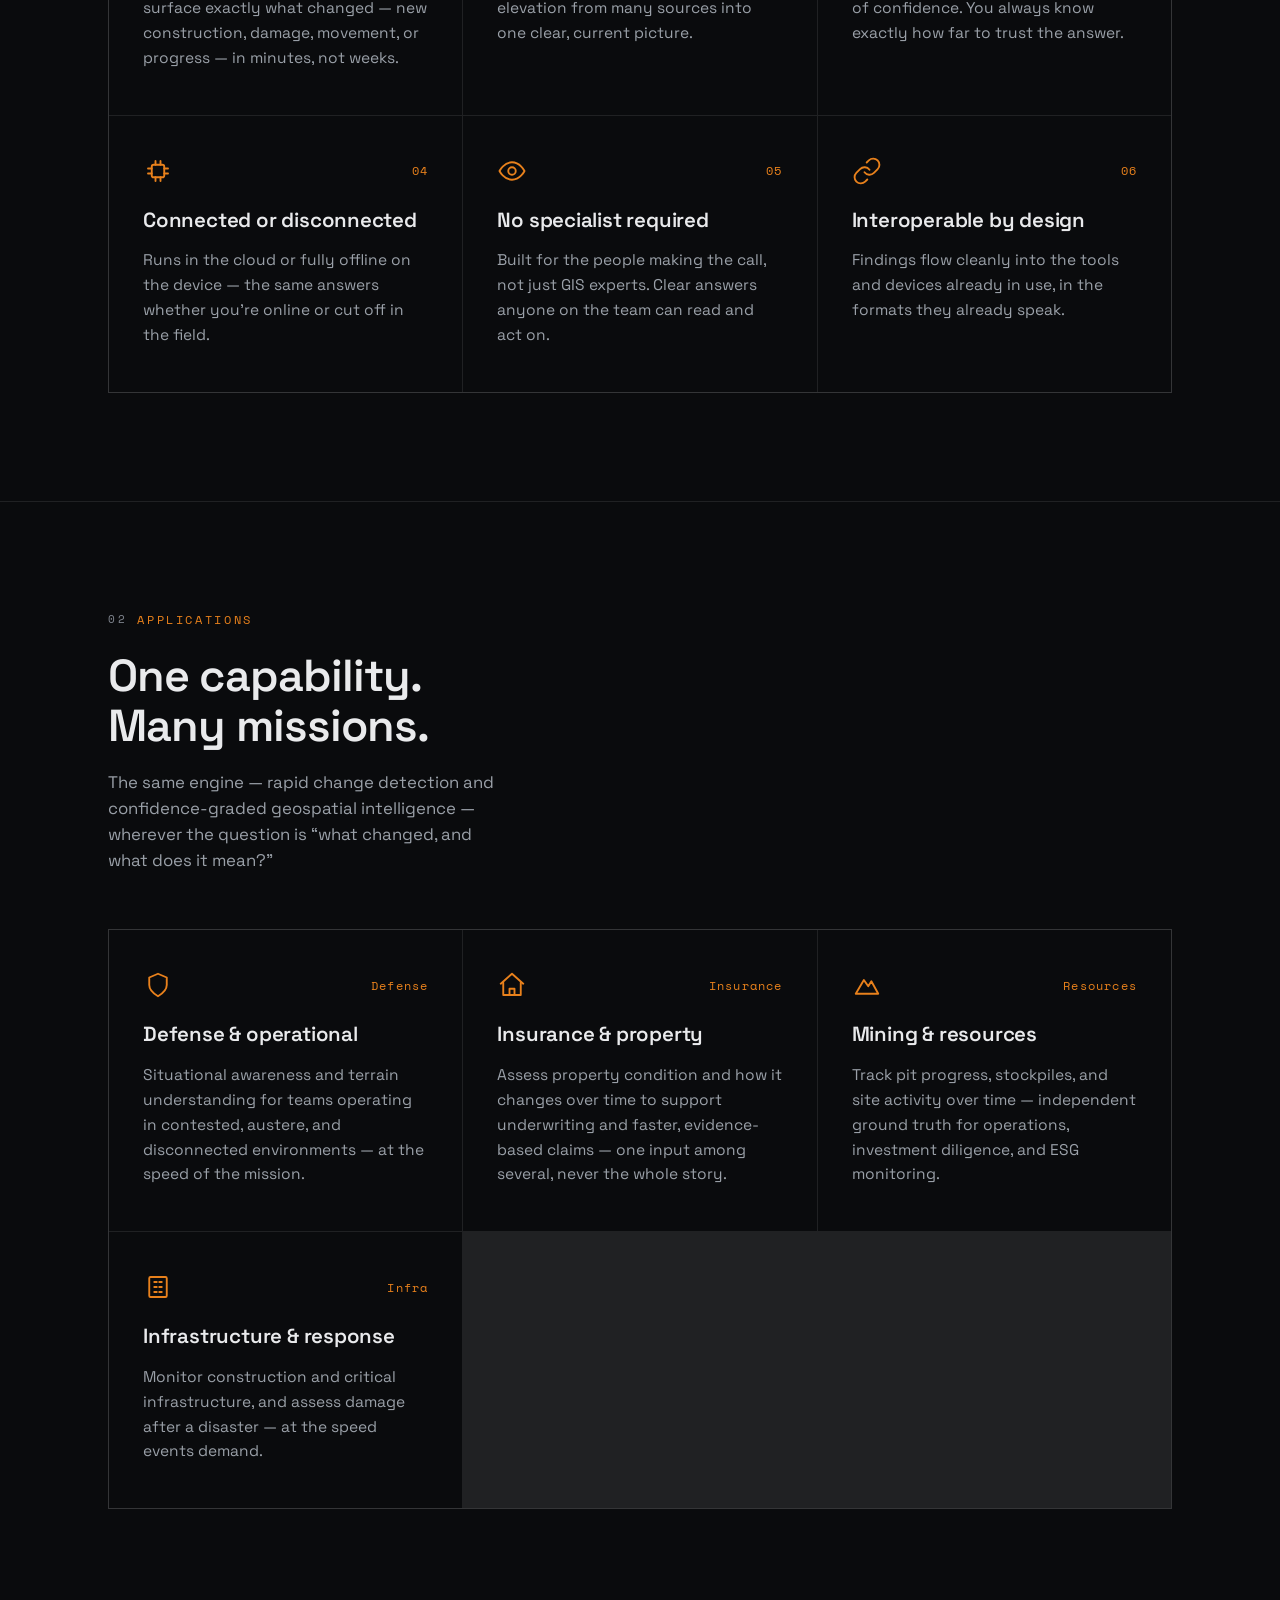
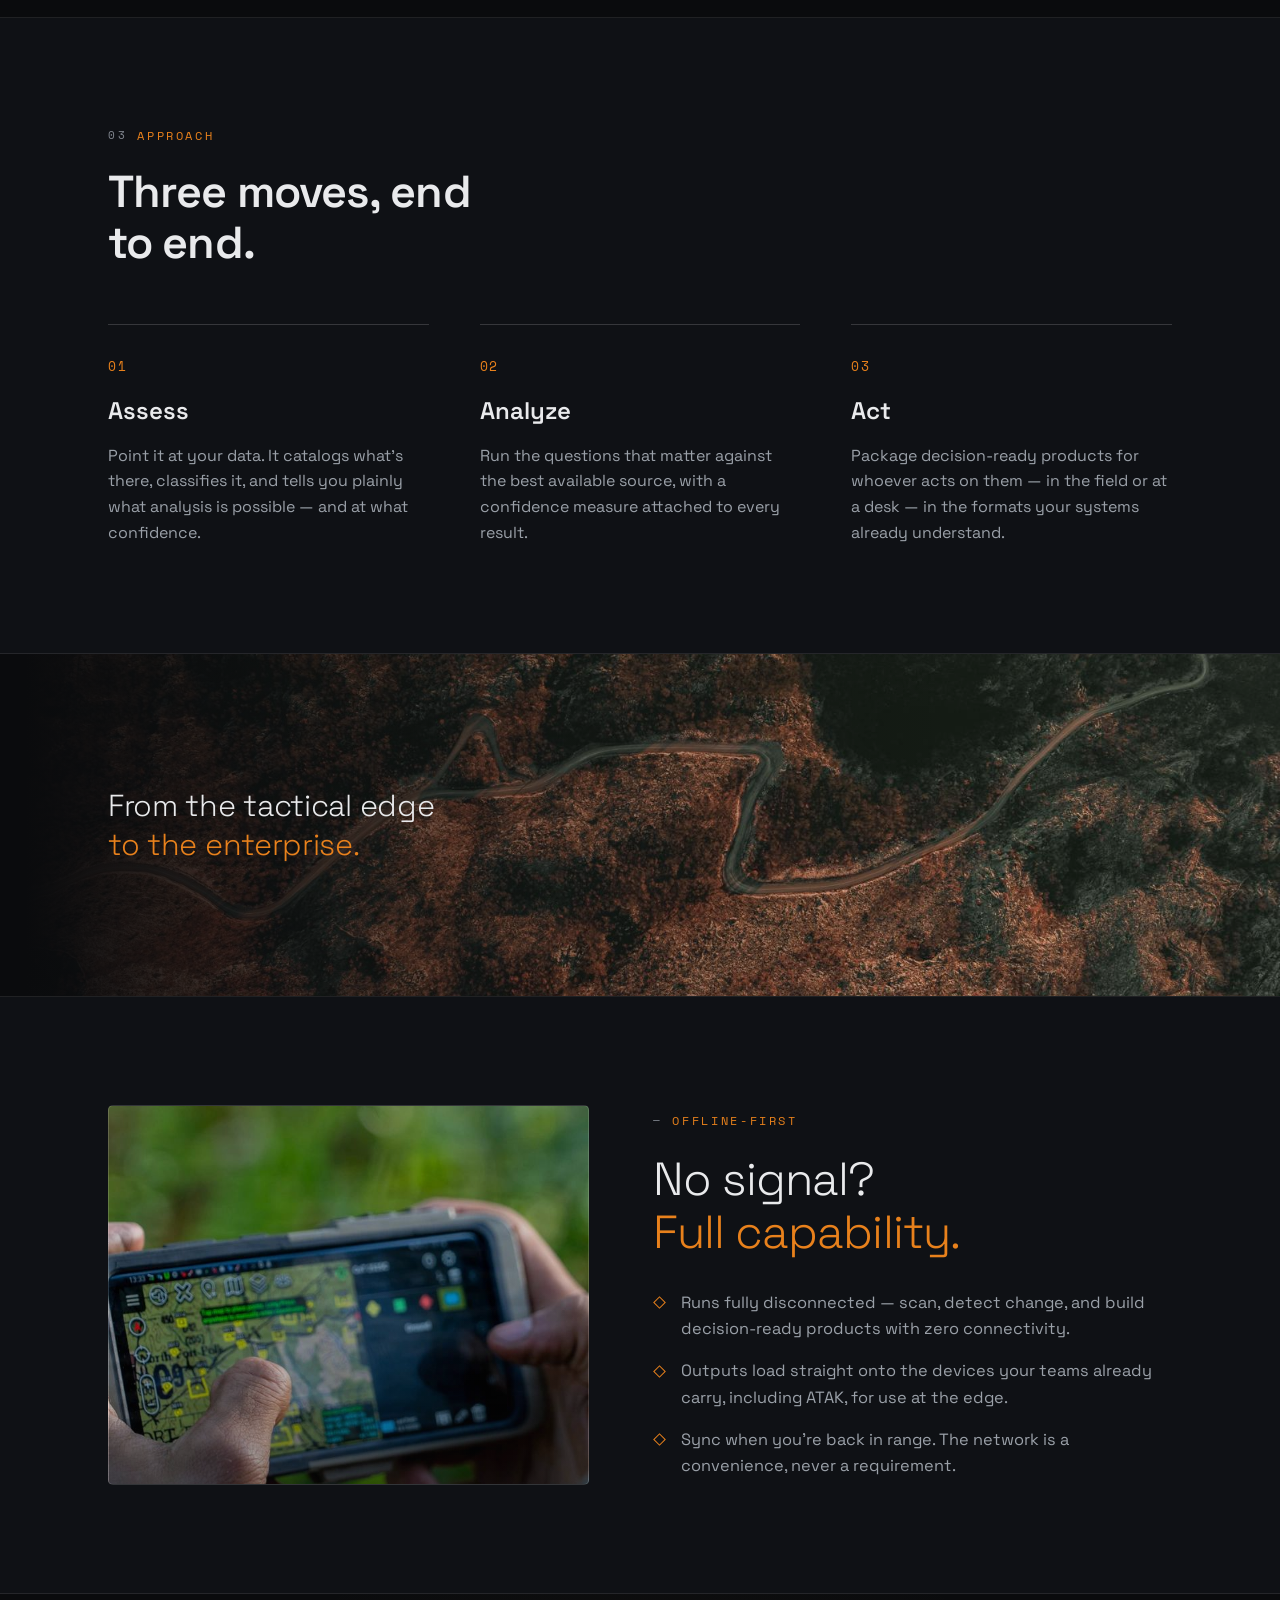
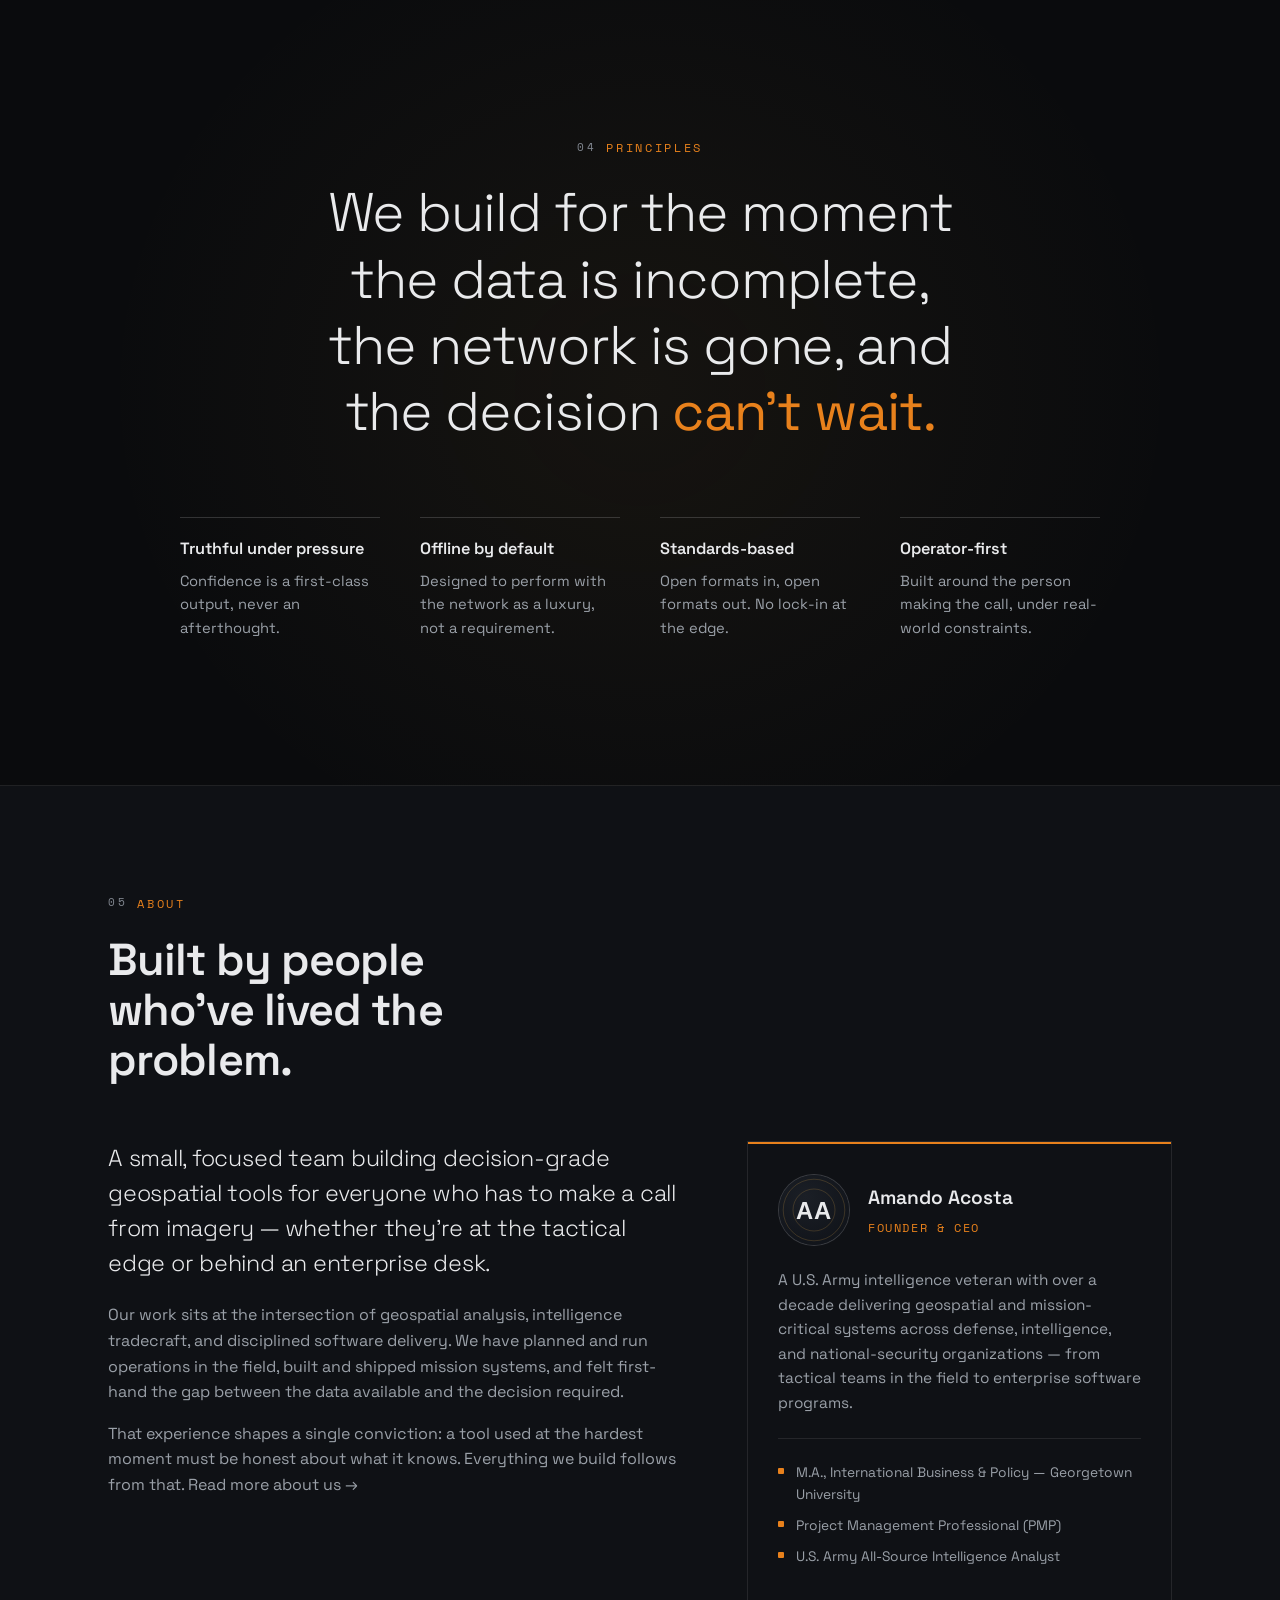
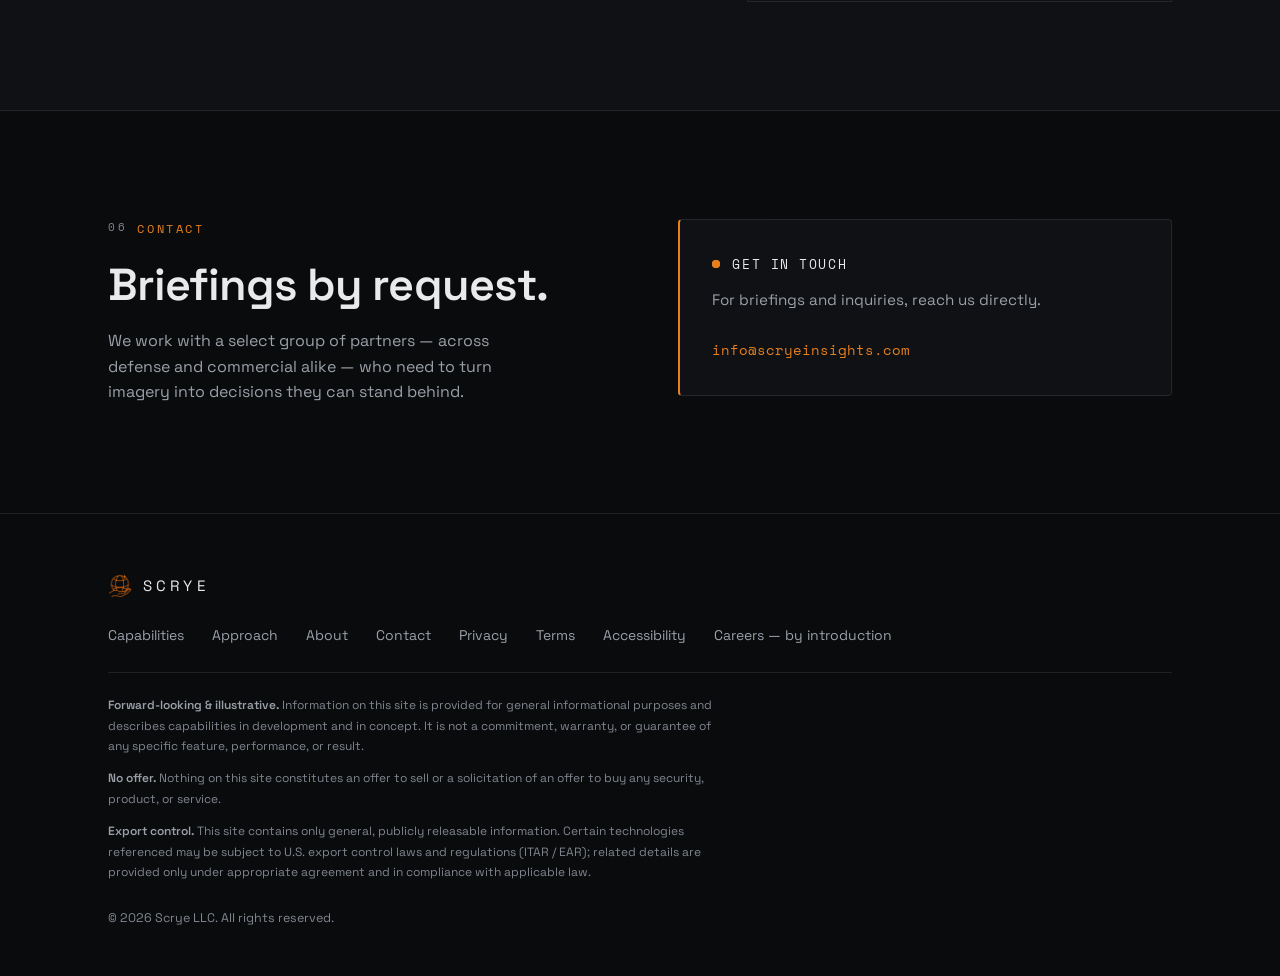
==== commit e45f78e6: "Set tech typefaces (self-hosted Space Grotesk / Space Mono); subtle framing - Replace the generic In" ====
--- a/index.html
+++ b/index.html
@@ -5,14 +5,14 @@
   <meta name="viewport" content="width=device-width, initial-scale=1.0" />
 
   <title>Scrye — Rapid change detection &amp; geospatial decision intelligence</title>
-  <meta name="description" content="Scrye turns imagery and elevation into decision-ready intelligence — detecting change over time, grading its own confidence, and working online or fully offline. For defense and commercial teams alike." />
+  <meta name="description" content="Scrye turns imagery and elevation into decision-ready intelligence — detecting change over time, grading its own confidence, and working online or fully offline." />
 
   <!-- Indexable so partners / insurers / investors can find it. To go stealth, use content="noindex, nofollow". -->
   <meta name="robots" content="index, follow" />
 
   <meta property="og:type" content="website" />
   <meta property="og:title" content="Scrye — Rapid change detection &amp; geospatial decision intelligence" />
-  <meta property="og:description" content="Detect change, grade confidence, decide faster — online or fully offline. One geospatial engine for defense and commercial missions." />
+  <meta property="og:description" content="Detect change, grade confidence, decide faster — online or fully offline." />
 
   <meta name="theme-color" content="#0A0B0D" />
   <link rel="icon" type="image/png" href="assets/favicon.png" />
@@ -59,18 +59,18 @@
       <img class="hero__mark" src="assets/scrye-mark.png" alt="" aria-hidden="true" />
 
       <div class="container hero__inner">
-        <p class="eyebrow"><span class="eyebrow__dot"></span>Geospatial change detection · dual-use technology</p>
+        <p class="eyebrow"><span class="eyebrow__dot"></span>Geospatial change detection · decision intelligence</p>
         <h1 class="hero__title">Reveal What's Hidden.</h1>
         <p class="hero__lead">
-          Scrye turns imagery and elevation into decision-ready intelligence —
-          dual-use technology for commercial, enterprise, and government teams
-          alike, online or fully offline.
+          Scrye turns imagery and elevation into decisions you can trust —
+          for the teams who have to act on what's changing on the ground,
+          online or fully offline.
         </p>
         <div class="hero__actions">
           <a class="btn btn--primary" href="#contact">Request a briefing</a>
           <a class="btn btn--ghost" href="#capabilities">What we do <span aria-hidden="true">→</span></a>
         </div>
-        <p class="hero__avail"><span class="pulse"></span>Now engaging commercial, enterprise, and government partners.</p>
+        <p class="hero__avail"><span class="pulse"></span>Now engaging a select group of partners.</p>
       </div>
 
       <a class="hero__scroll" href="#premise" aria-label="Scroll to learn more">
@@ -177,7 +177,7 @@
       </div>
     </section>
 
-    <!-- ───────────────────────── APPLICATIONS (dual-use) ───────────────────────── -->
+    <!-- ───────────────────────── APPLICATIONS ───────────────────────── -->
     <section class="section" id="applications">
       <div class="container">
         <header class="section__head">
--- a/styles.css
+++ b/styles.css
@@ -1,8 +1,30 @@
 /* ============================================================
    Scrye — marketing site
-   Dark defense-tech. Zero external dependencies (no CDN, no web fonts).
-   Single accent color. Restrained motion. Mobile-first responsive.
-   ============================================================ */
+   Self-hosted fonts, no CDN. Single accent color.
+   Restrained motion. Mobile-first responsive.
+   ============================================================ */
+
+@font-face {
+  font-family: "Space Grotesk";
+  src: url("assets/space-grotesk.woff2") format("woff2");
+  font-weight: 300 700;
+  font-style: normal;
+  font-display: swap;
+}
+@font-face {
+  font-family: "Space Mono";
+  src: url("assets/space-mono.woff2") format("woff2");
+  font-weight: 400;
+  font-style: normal;
+  font-display: swap;
+}
+@font-face {
+  font-family: "Space Mono";
+  src: url("assets/space-mono-bold.woff2") format("woff2");
+  font-weight: 700;
+  font-style: normal;
+  font-display: swap;
+}
 
 :root {
   /* color */
@@ -19,8 +41,8 @@
   --accent-soft: rgba(232, 129, 28, 0.12);
 
   /* type */
-  --font-sans: "Inter", system-ui, -apple-system, "Segoe UI", Roboto, Helvetica, Arial, sans-serif;
-  --font-mono: ui-monospace, "SF Mono", "Cascadia Code", "Consolas", "Roboto Mono", monospace;
+  --font-sans: "Space Grotesk", system-ui, -apple-system, "Segoe UI", Roboto, Helvetica, Arial, sans-serif;
+  --font-mono: "Space Mono", ui-monospace, "SF Mono", "Cascadia Code", "Consolas", monospace;
 
   /* layout */
   --maxw: 1160px;
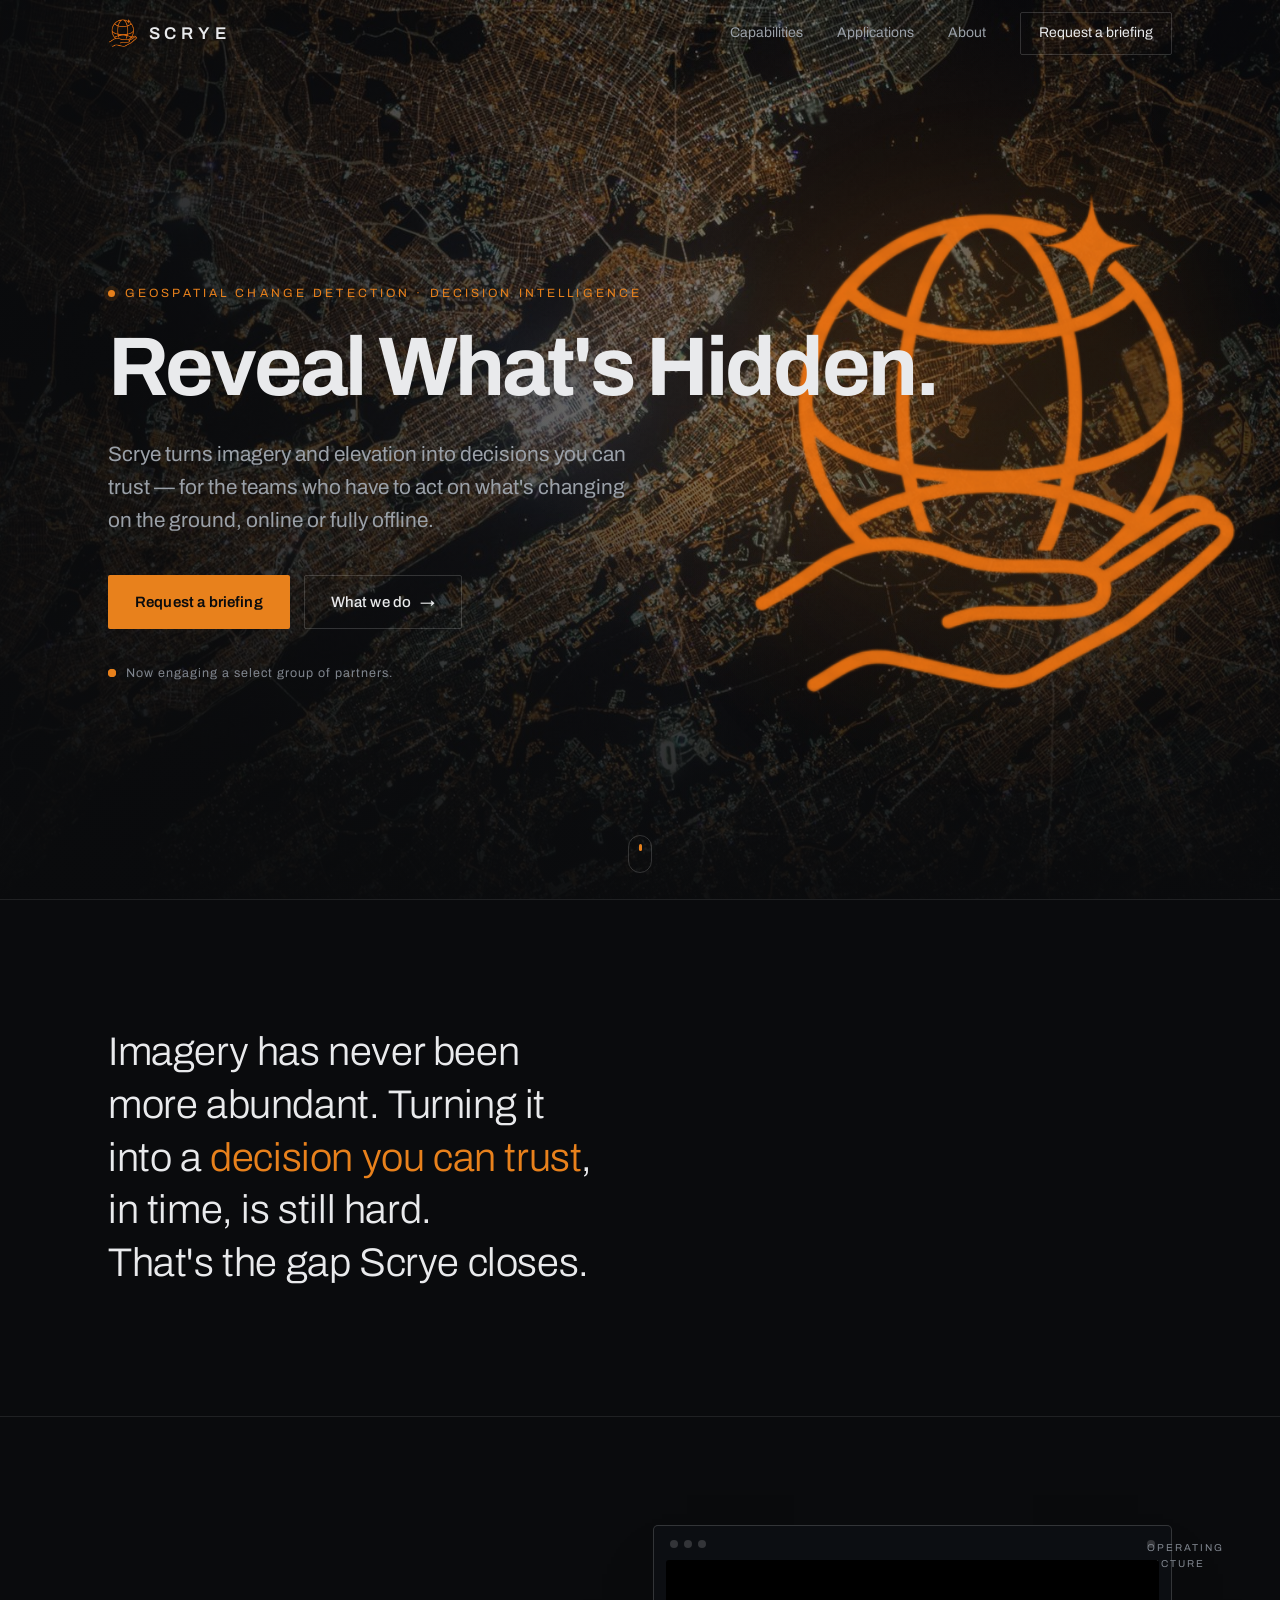
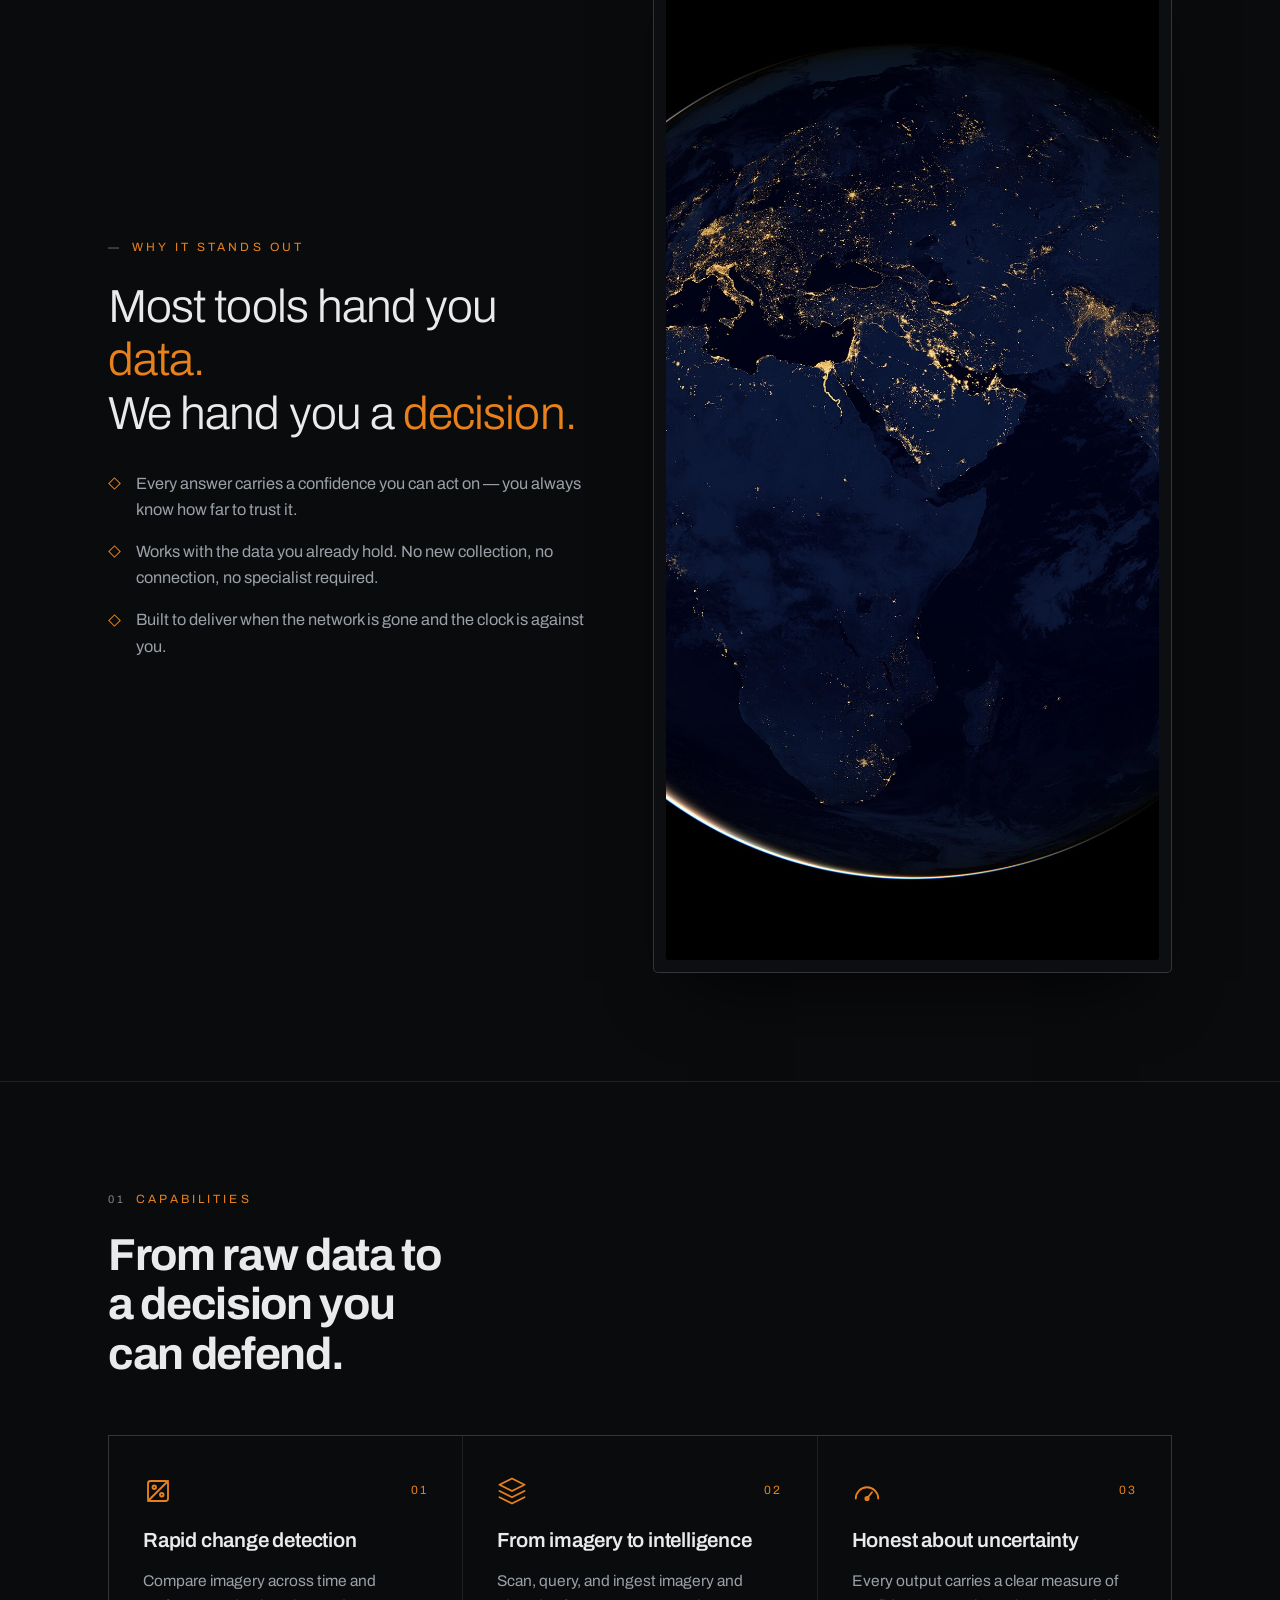
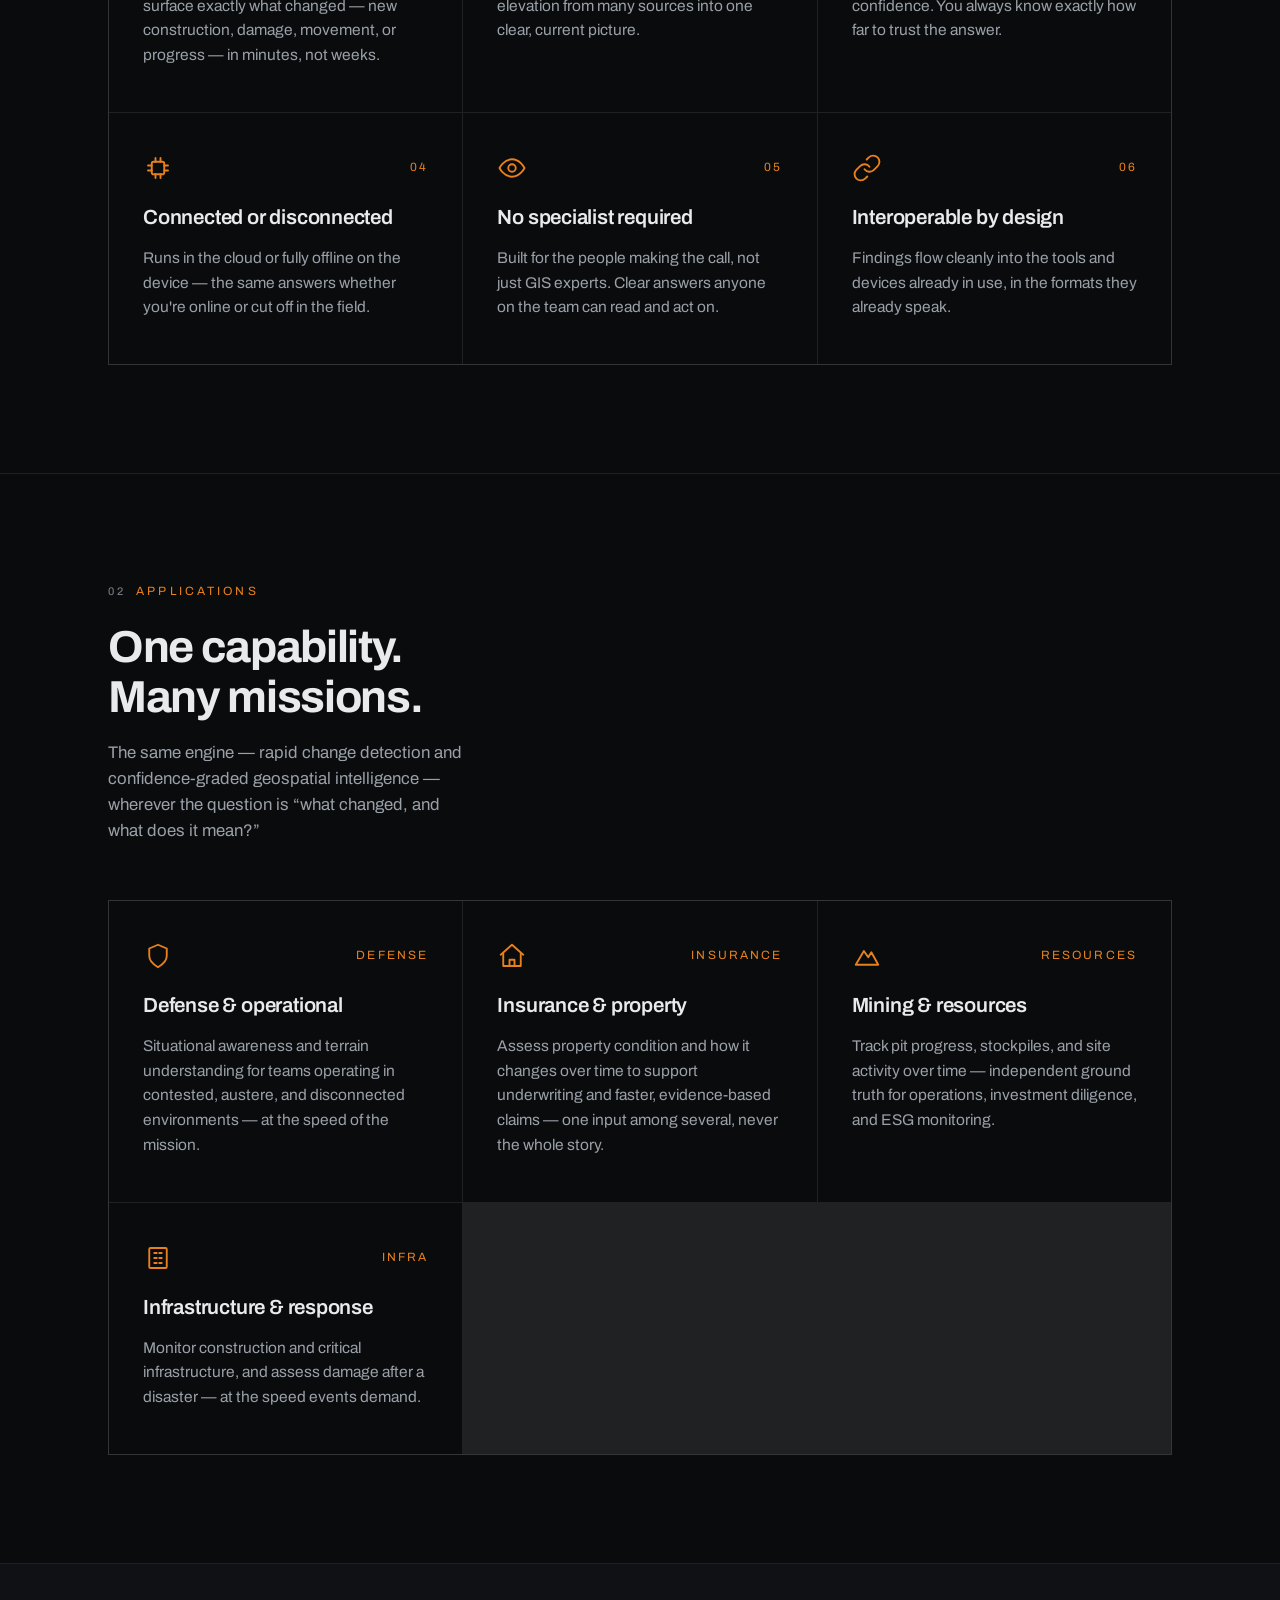
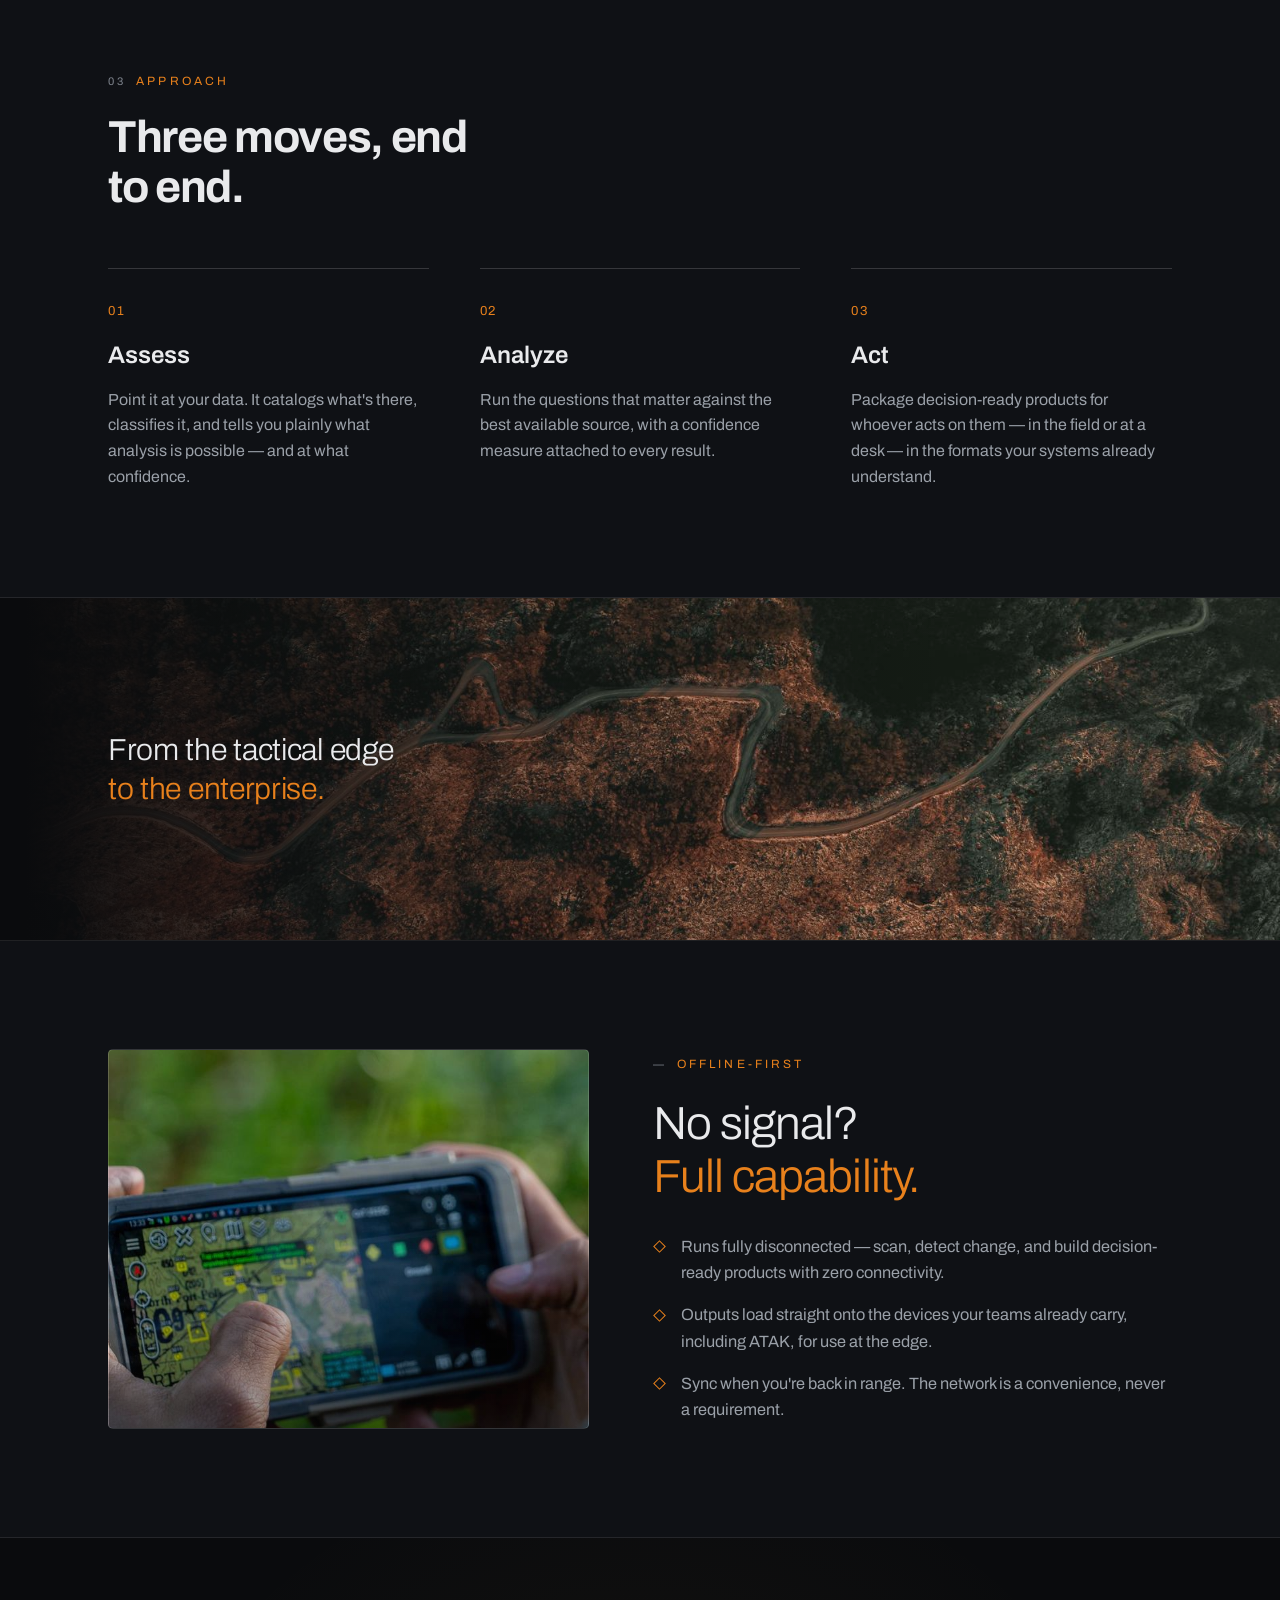
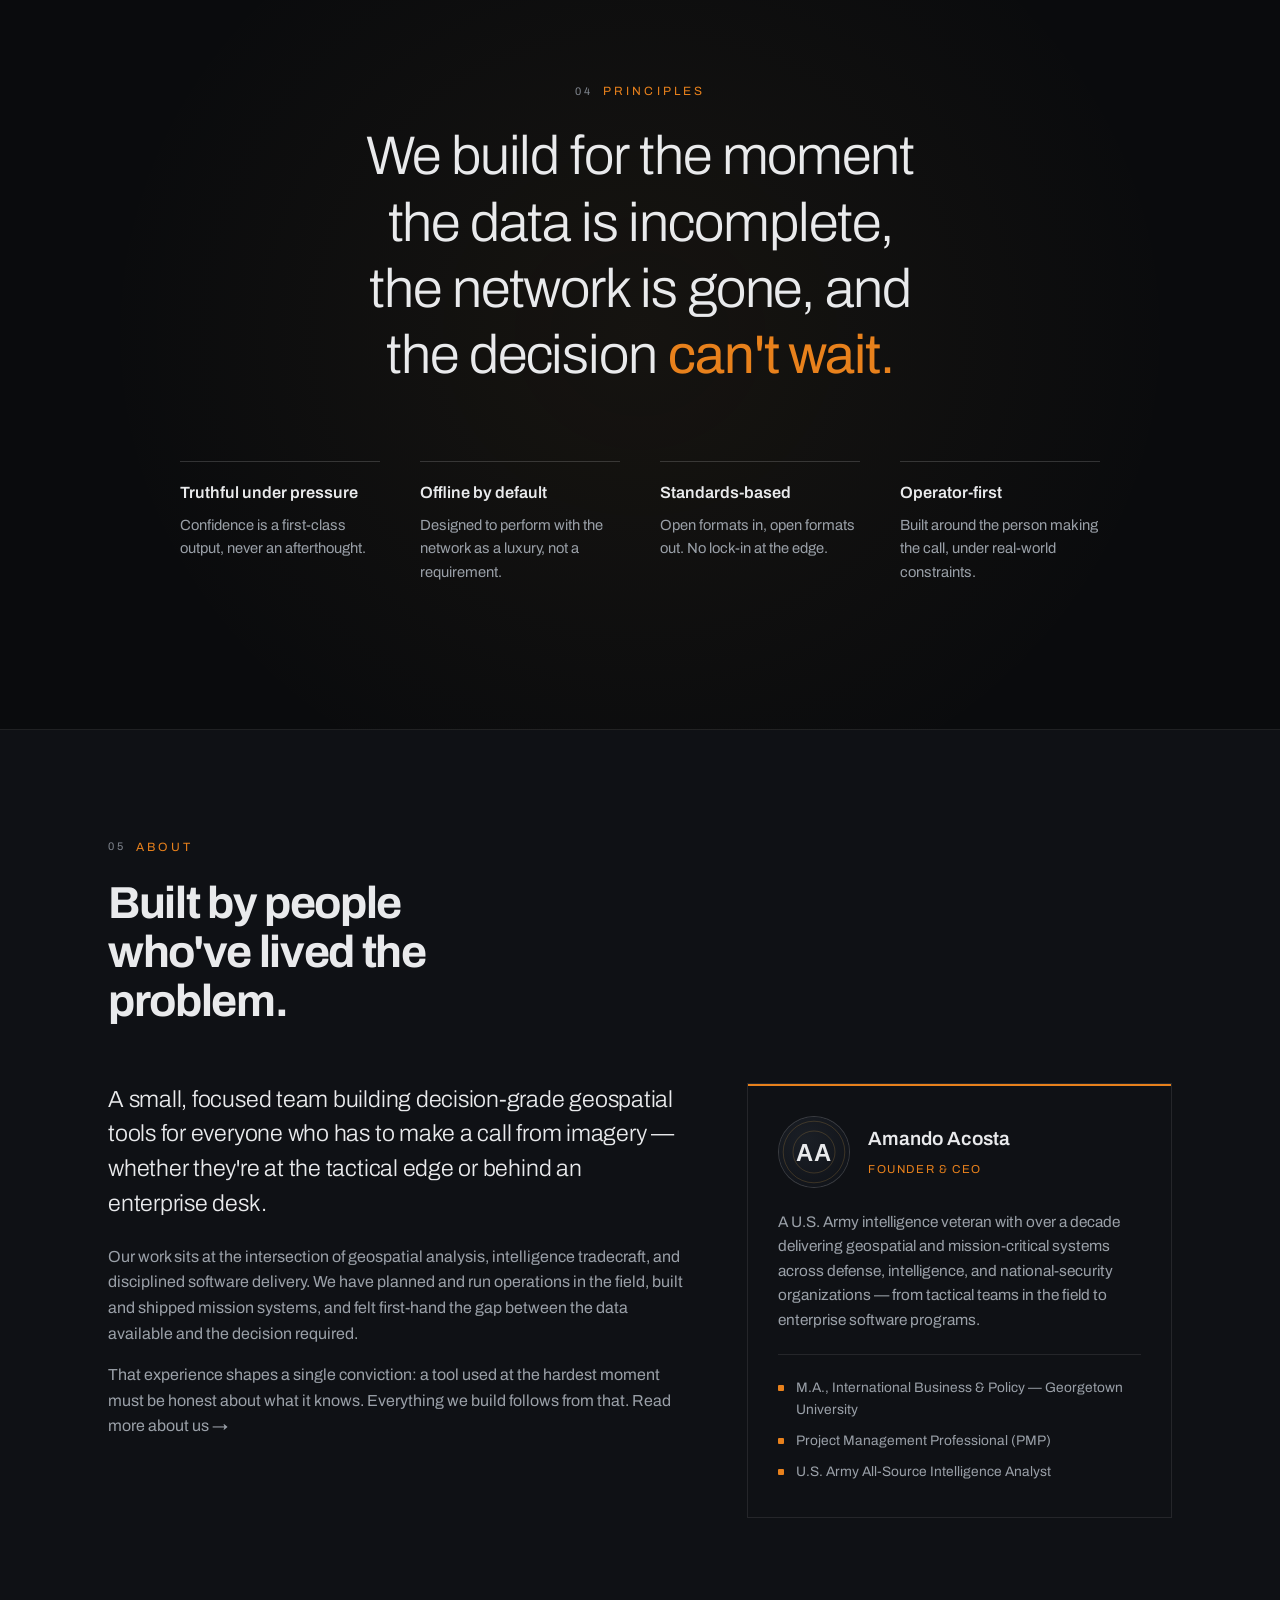
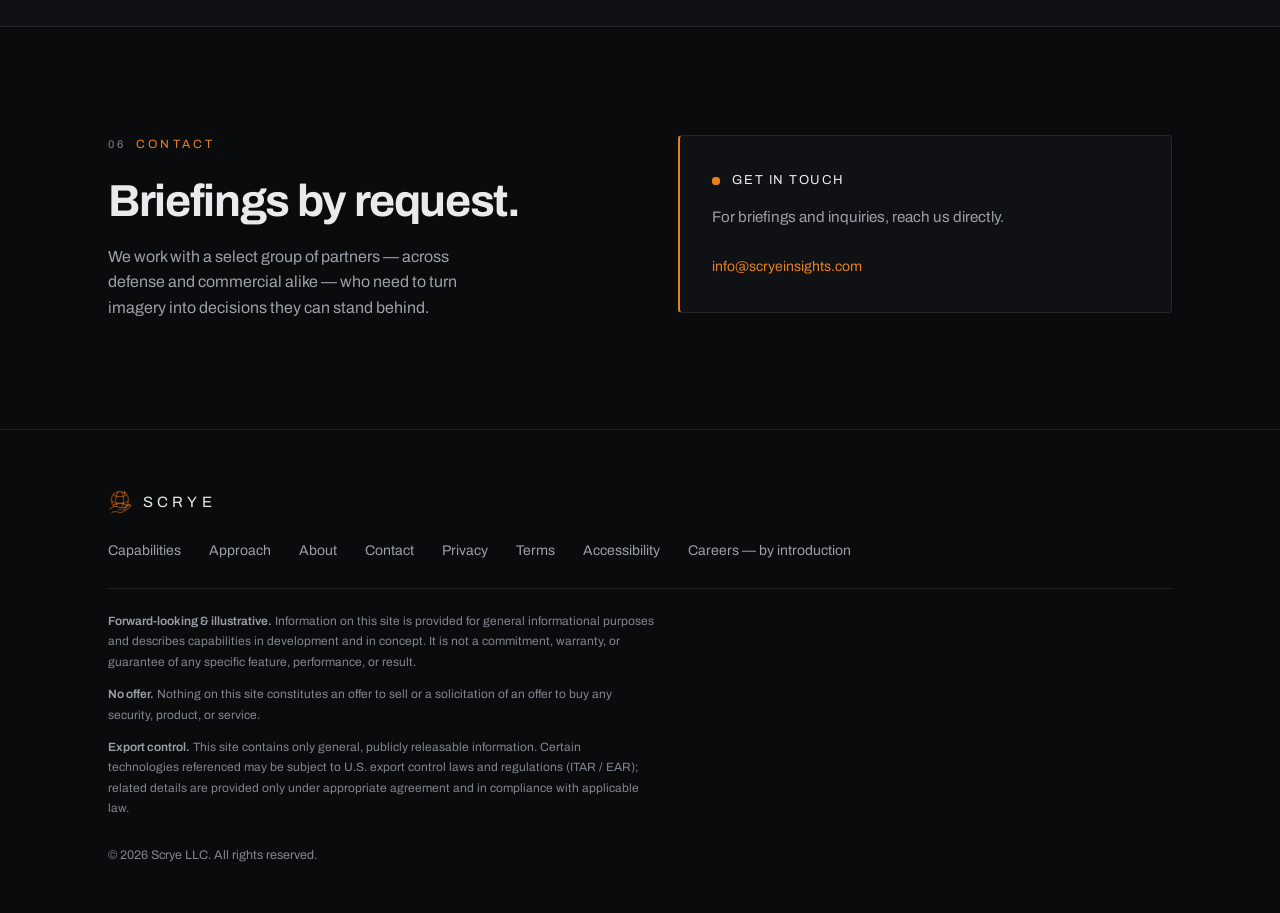
==== commit 256521a9: "Make site unlisted (noindex) + add branded social share preview - Set noindex,nofollow on all pages " ====
--- a/index.html
+++ b/index.html
@@ -7,12 +7,19 @@
   <title>Scrye — Rapid change detection &amp; geospatial decision intelligence</title>
   <meta name="description" content="Scrye turns imagery and elevation into decision-ready intelligence — detecting change over time, grading its own confidence, and working online or fully offline." />
 
-  <!-- Indexable so partners / insurers / investors can find it. To go stealth, use content="noindex, nofollow". -->
-  <meta name="robots" content="index, follow" />
+  <meta name="robots" content="noindex, nofollow" />
 
   <meta property="og:type" content="website" />
+  <meta property="og:url" content="https://scryeinsights.com/" />
   <meta property="og:title" content="Scrye — Rapid change detection &amp; geospatial decision intelligence" />
   <meta property="og:description" content="Detect change, grade confidence, decide faster — online or fully offline." />
+  <meta property="og:image" content="https://scryeinsights.com/assets/og.png" />
+  <meta property="og:image:width" content="1200" />
+  <meta property="og:image:height" content="630" />
+  <meta name="twitter:card" content="summary_large_image" />
+  <meta name="twitter:title" content="Scrye — Rapid change detection &amp; geospatial decision intelligence" />
+  <meta name="twitter:description" content="Detect change, grade confidence, decide faster — online or fully offline." />
+  <meta name="twitter:image" content="https://scryeinsights.com/assets/og.png" />
 
   <meta name="theme-color" content="#0A0B0D" />
   <link rel="icon" type="image/png" href="assets/favicon.png" />
--- a/styles.css
+++ b/styles.css
@@ -5,23 +5,9 @@
    ============================================================ */
 
 @font-face {
-  font-family: "Space Grotesk";
-  src: url("assets/space-grotesk.woff2") format("woff2");
-  font-weight: 300 700;
-  font-style: normal;
-  font-display: swap;
-}
-@font-face {
-  font-family: "Space Mono";
-  src: url("assets/space-mono.woff2") format("woff2");
-  font-weight: 400;
-  font-style: normal;
-  font-display: swap;
-}
-@font-face {
-  font-family: "Space Mono";
-  src: url("assets/space-mono-bold.woff2") format("woff2");
-  font-weight: 700;
+  font-family: "Archivo";
+  src: url("assets/archivo.woff2") format("woff2");
+  font-weight: 100 900;
   font-style: normal;
   font-display: swap;
 }
@@ -41,8 +27,8 @@
   --accent-soft: rgba(232, 129, 28, 0.12);
 
   /* type */
-  --font-sans: "Space Grotesk", system-ui, -apple-system, "Segoe UI", Roboto, Helvetica, Arial, sans-serif;
-  --font-mono: "Space Mono", ui-monospace, "SF Mono", "Cascadia Code", "Consolas", monospace;
+  --font-sans: "Archivo", system-ui, -apple-system, "Segoe UI", Roboto, Helvetica, Arial, sans-serif;
+  --font-mono: "Archivo", ui-monospace, "SF Mono", "Cascadia Code", "Consolas", monospace;
 
   /* layout */
   --maxw: 1160px;
@@ -108,7 +94,7 @@
   gap: 10px;
   font-family: var(--font-mono);
   font-size: 12px;
-  letter-spacing: 0.22em;
+  letter-spacing: 0.26em;
   text-transform: uppercase;
   color: var(--accent);
   margin-bottom: 22px;
@@ -352,9 +338,9 @@
 .hero__inner { position: relative; z-index: 2; }
 .hero__title {
   font-size: clamp(2.6rem, 7vw, 5.2rem);
-  line-height: 1.04;
-  letter-spacing: -0.02em;
-  font-weight: 600;
+  line-height: 1.02;
+  letter-spacing: -0.035em;
+  font-weight: 700;
   margin-bottom: 28px;
 }
 .hero__lead {
@@ -453,9 +439,9 @@
 .section__head { margin-bottom: 56px; max-width: 40ch; }
 .section__title {
   font-size: clamp(1.7rem, 4vw, 2.8rem);
-  line-height: 1.12;
-  letter-spacing: -0.02em;
-  font-weight: 600;
+  line-height: 1.1;
+  letter-spacing: -0.03em;
+  font-weight: 700;
 }
 
 /* ---------- capability cards ---------- */
@@ -489,7 +475,8 @@
   font-family: var(--font-mono);
   font-size: 12px;
   color: var(--accent);
-  letter-spacing: 0.1em;
+  letter-spacing: 0.18em;
+  text-transform: uppercase;
 }
 .card__title {
   font-size: 1.28rem;
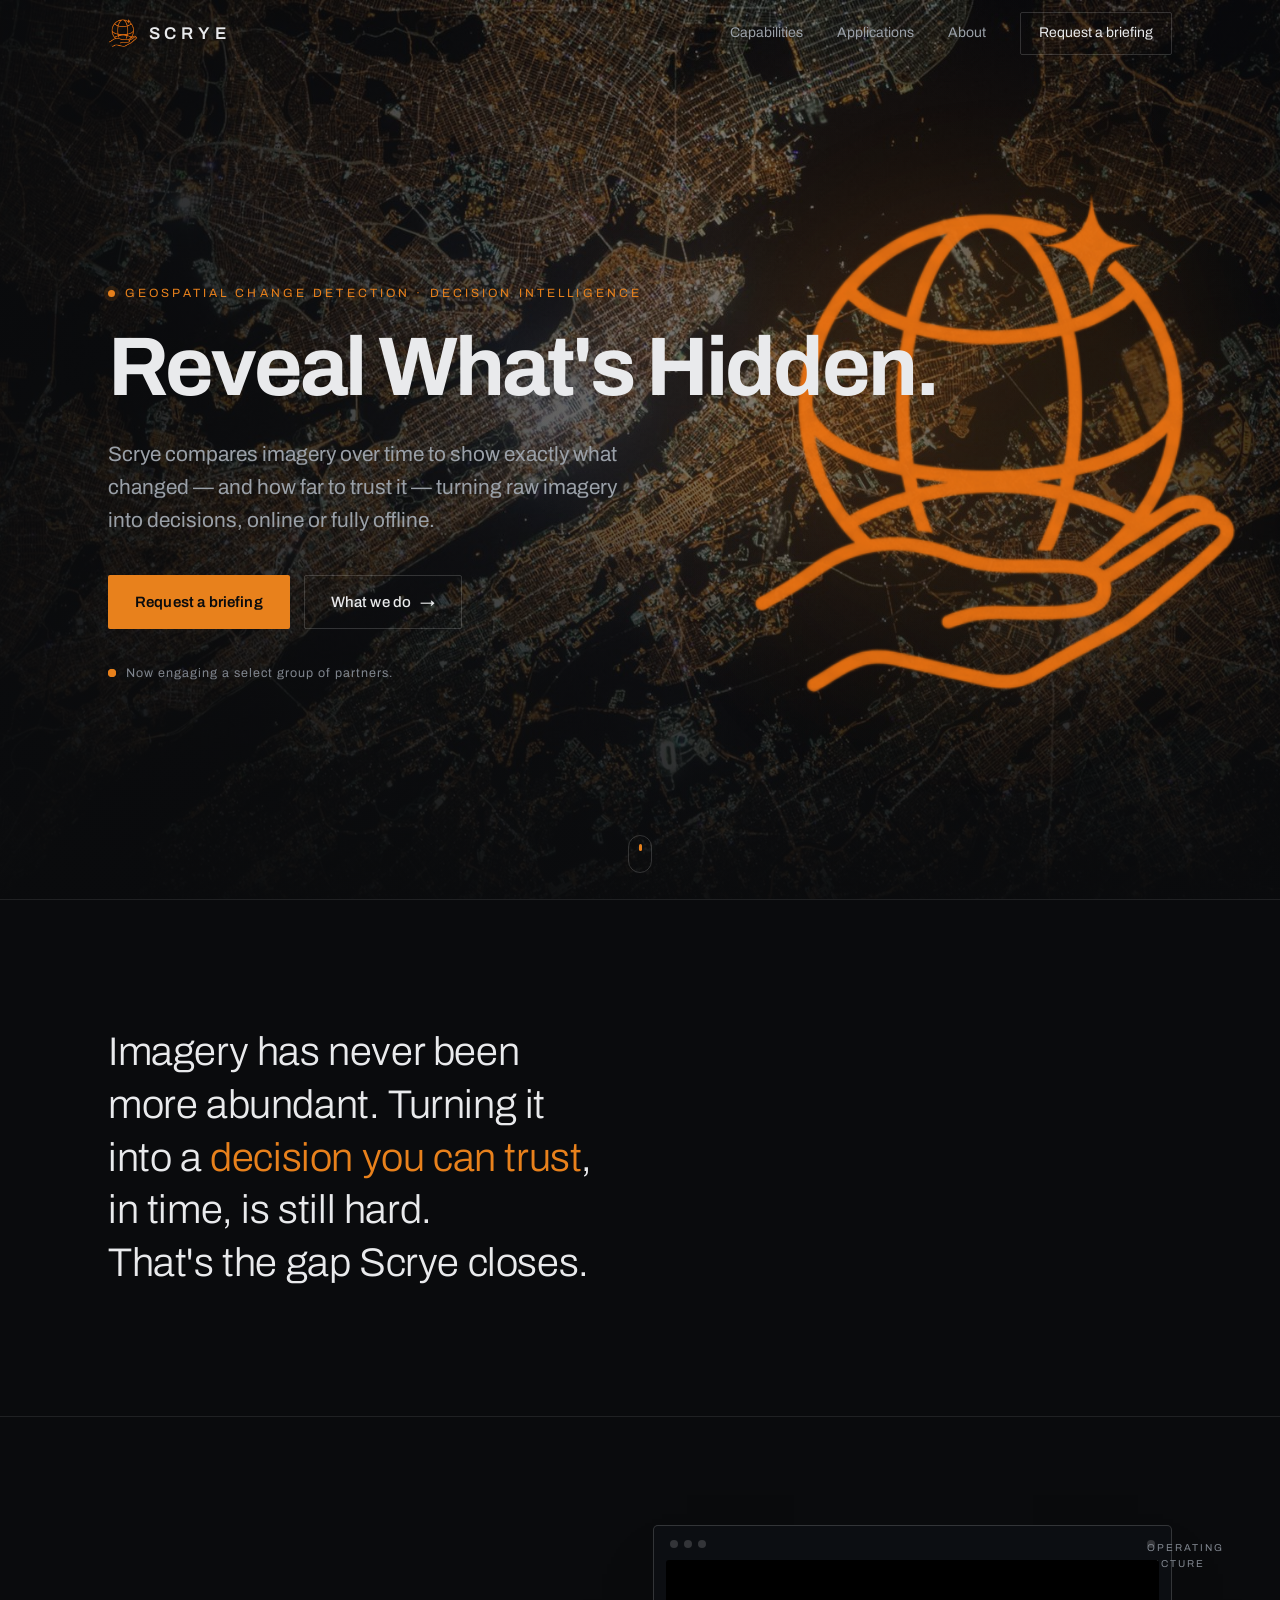
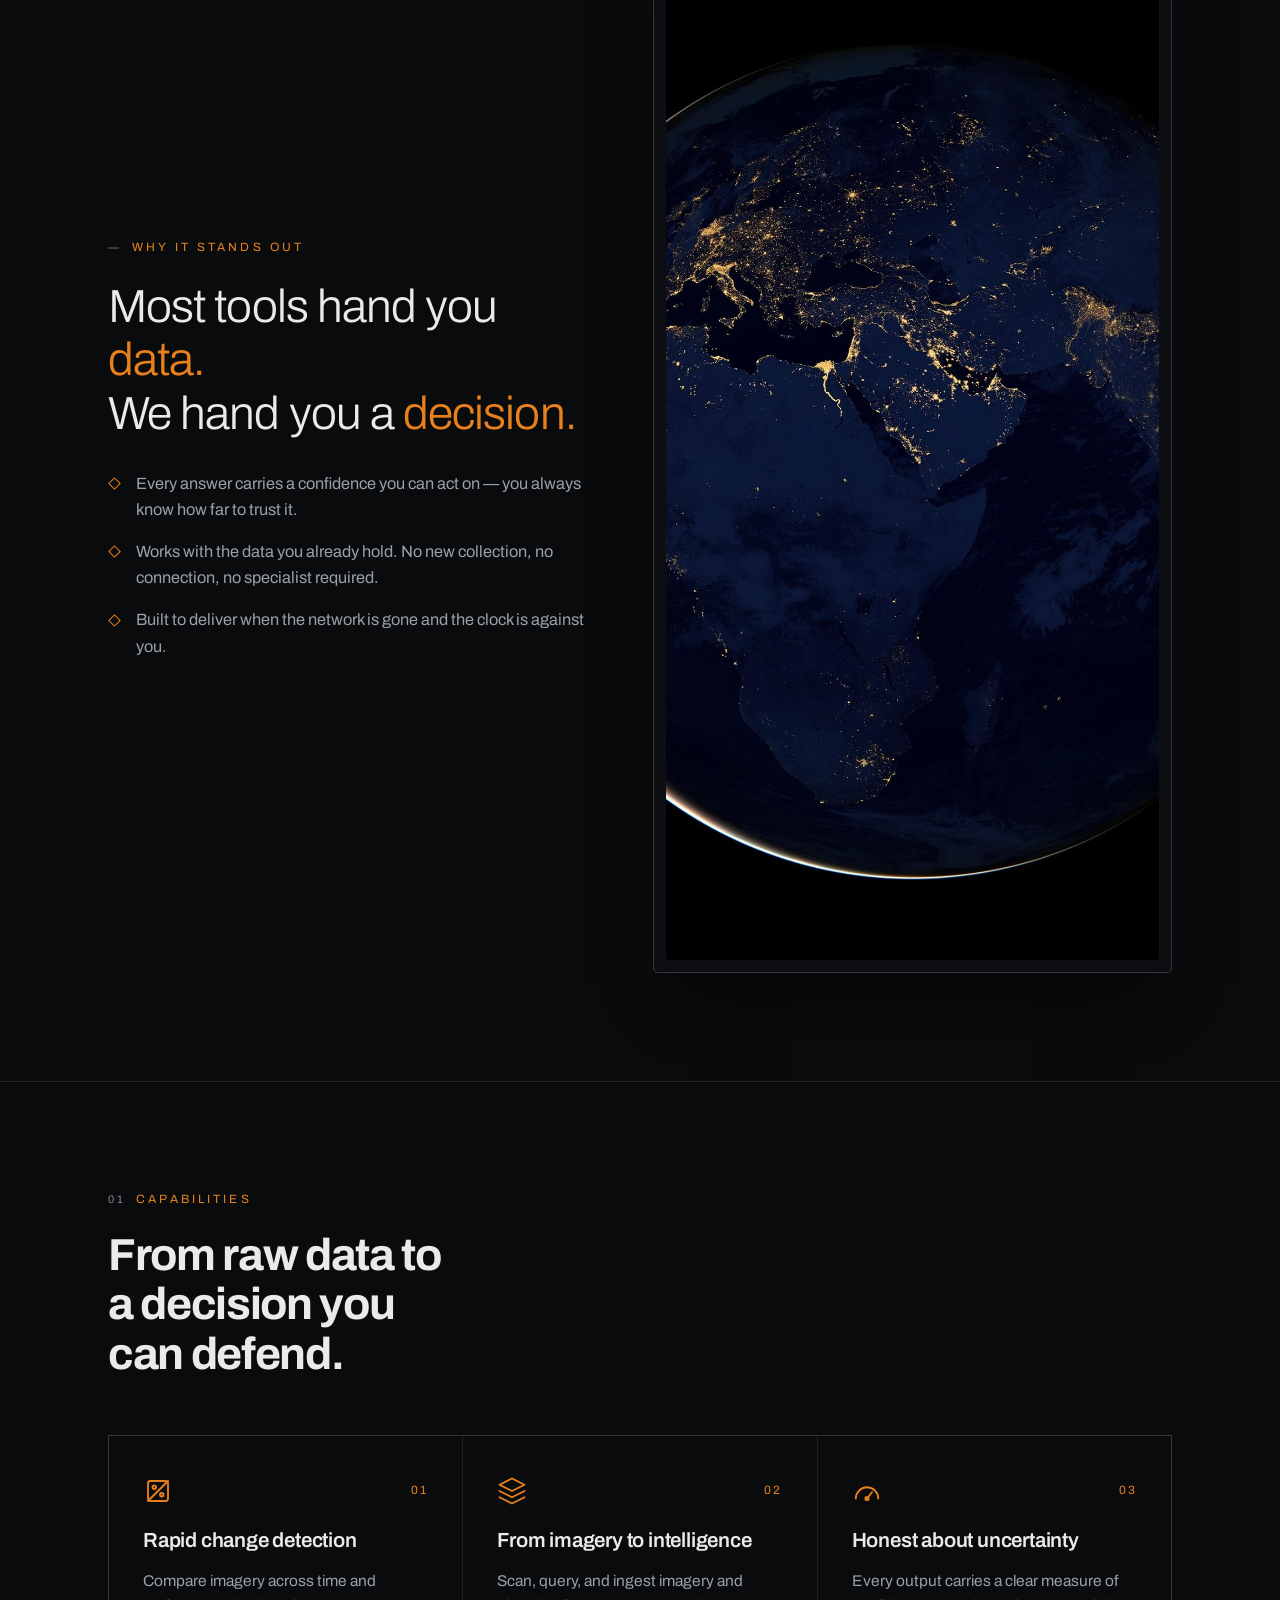
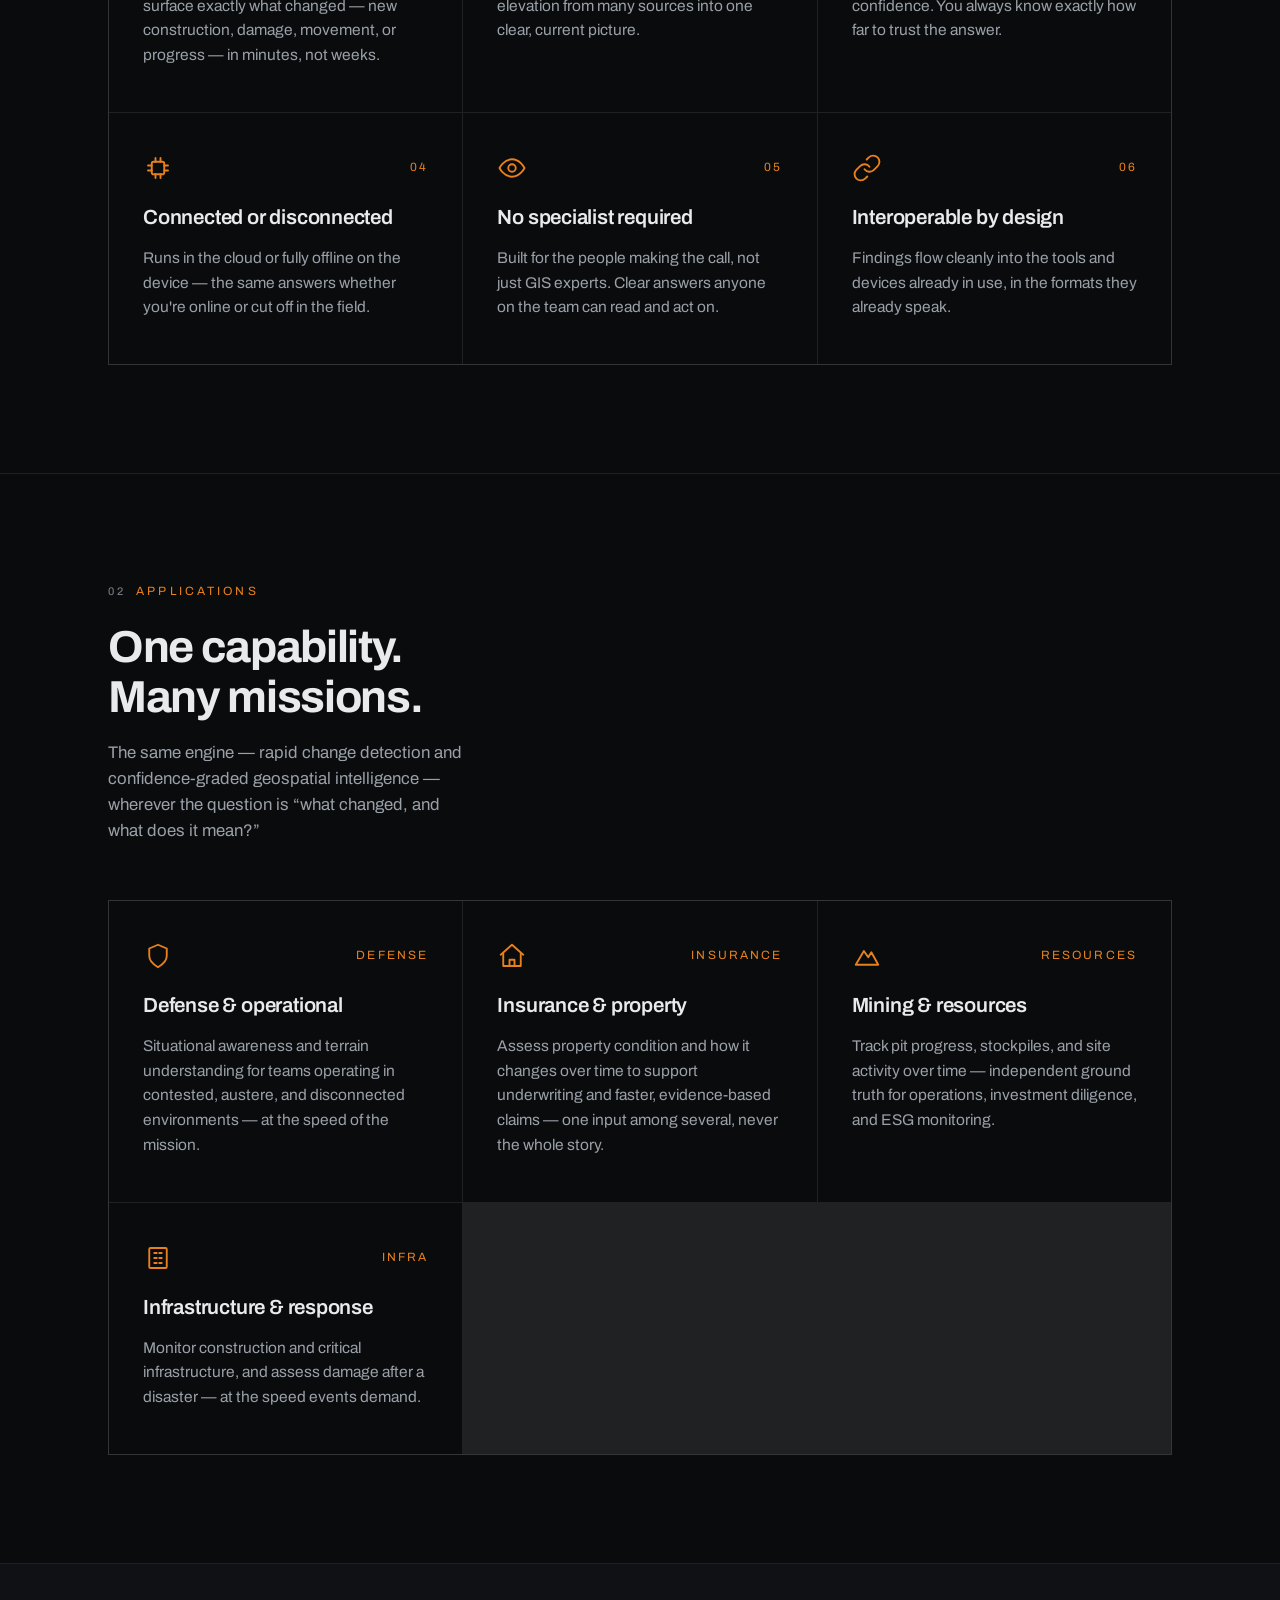
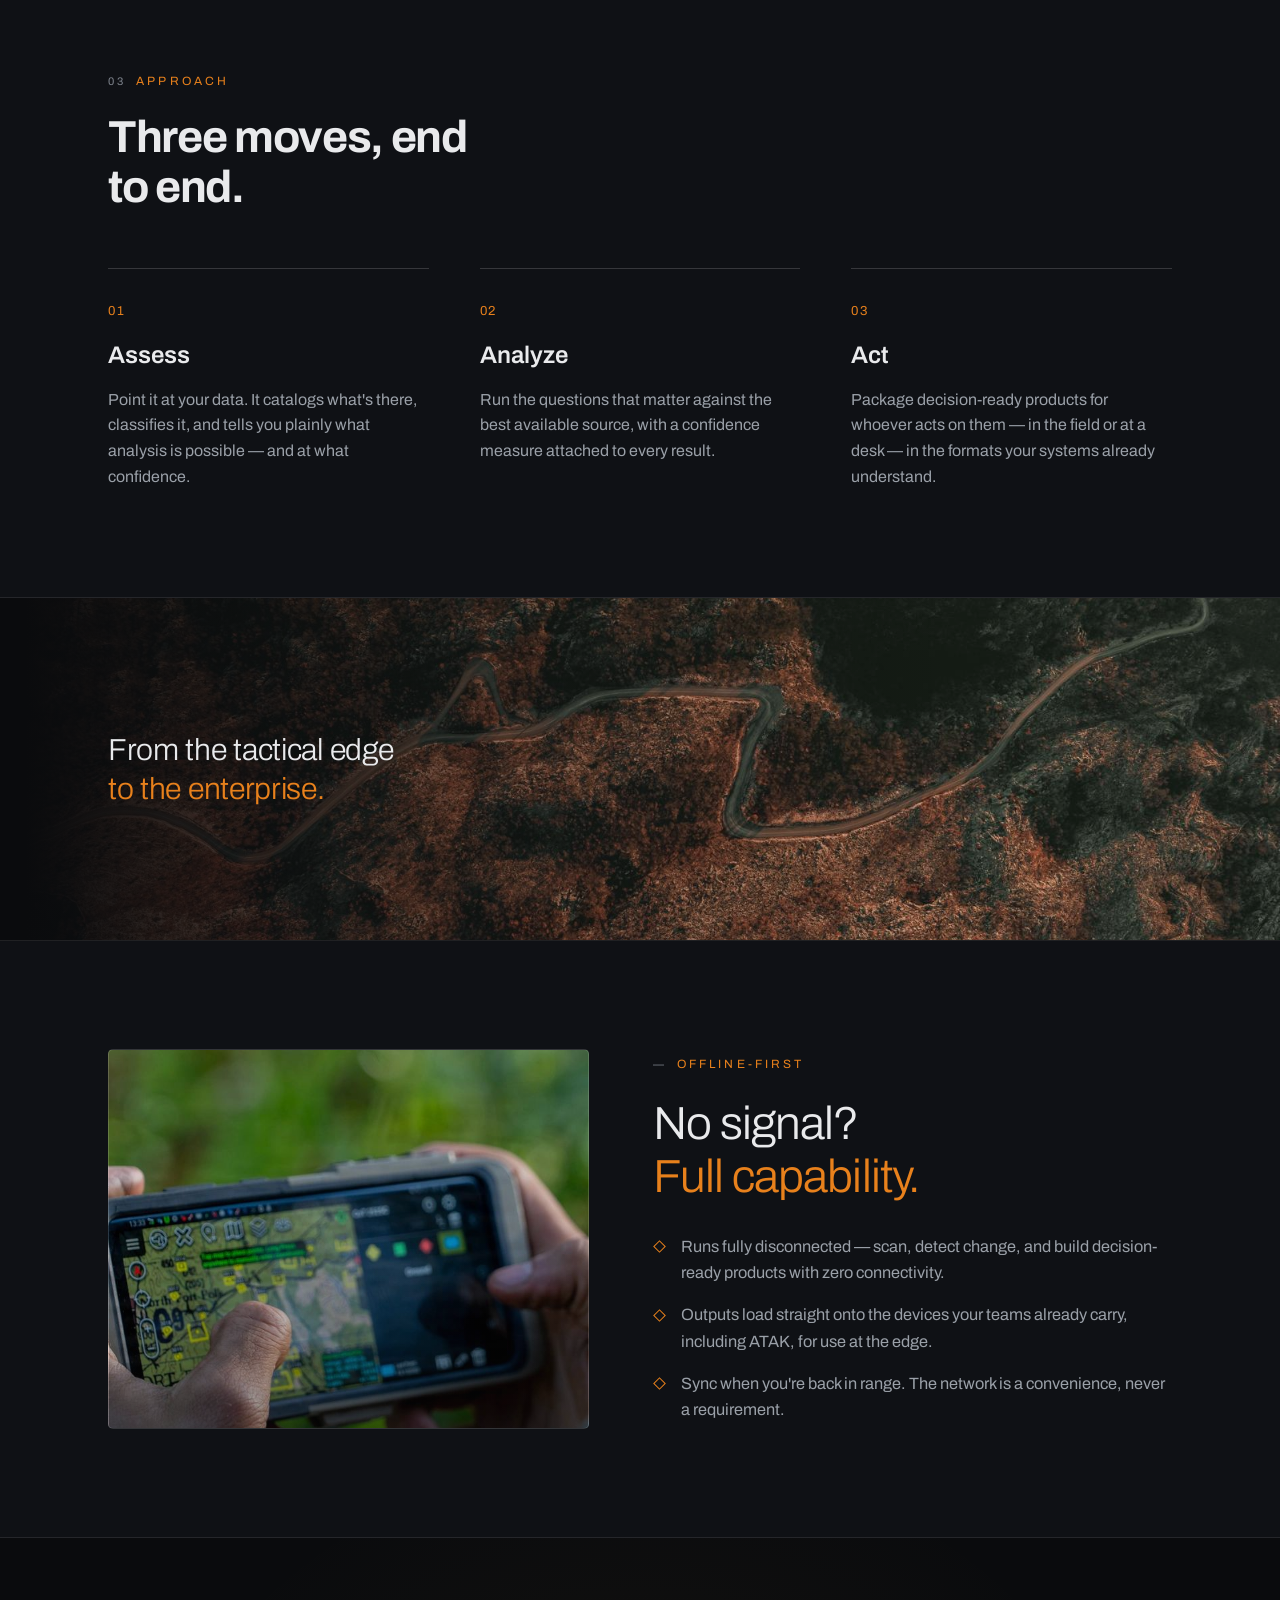
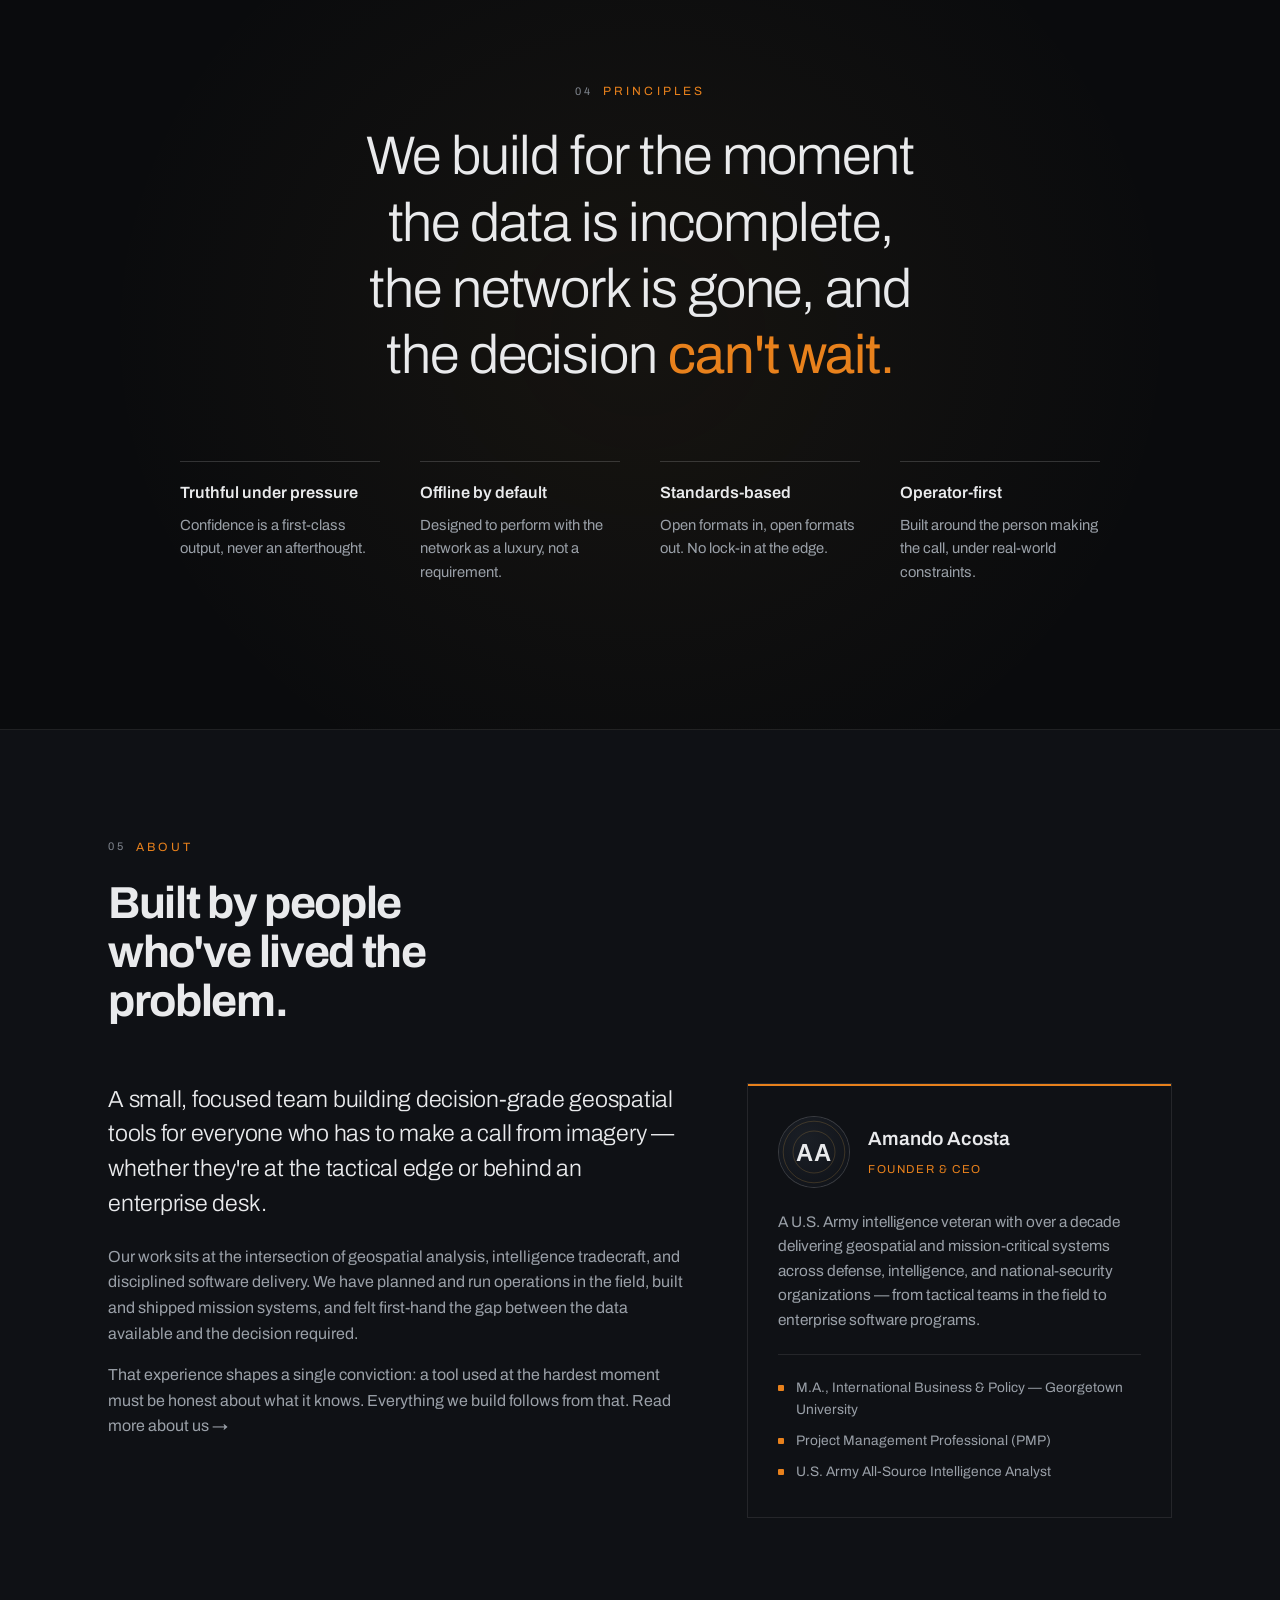
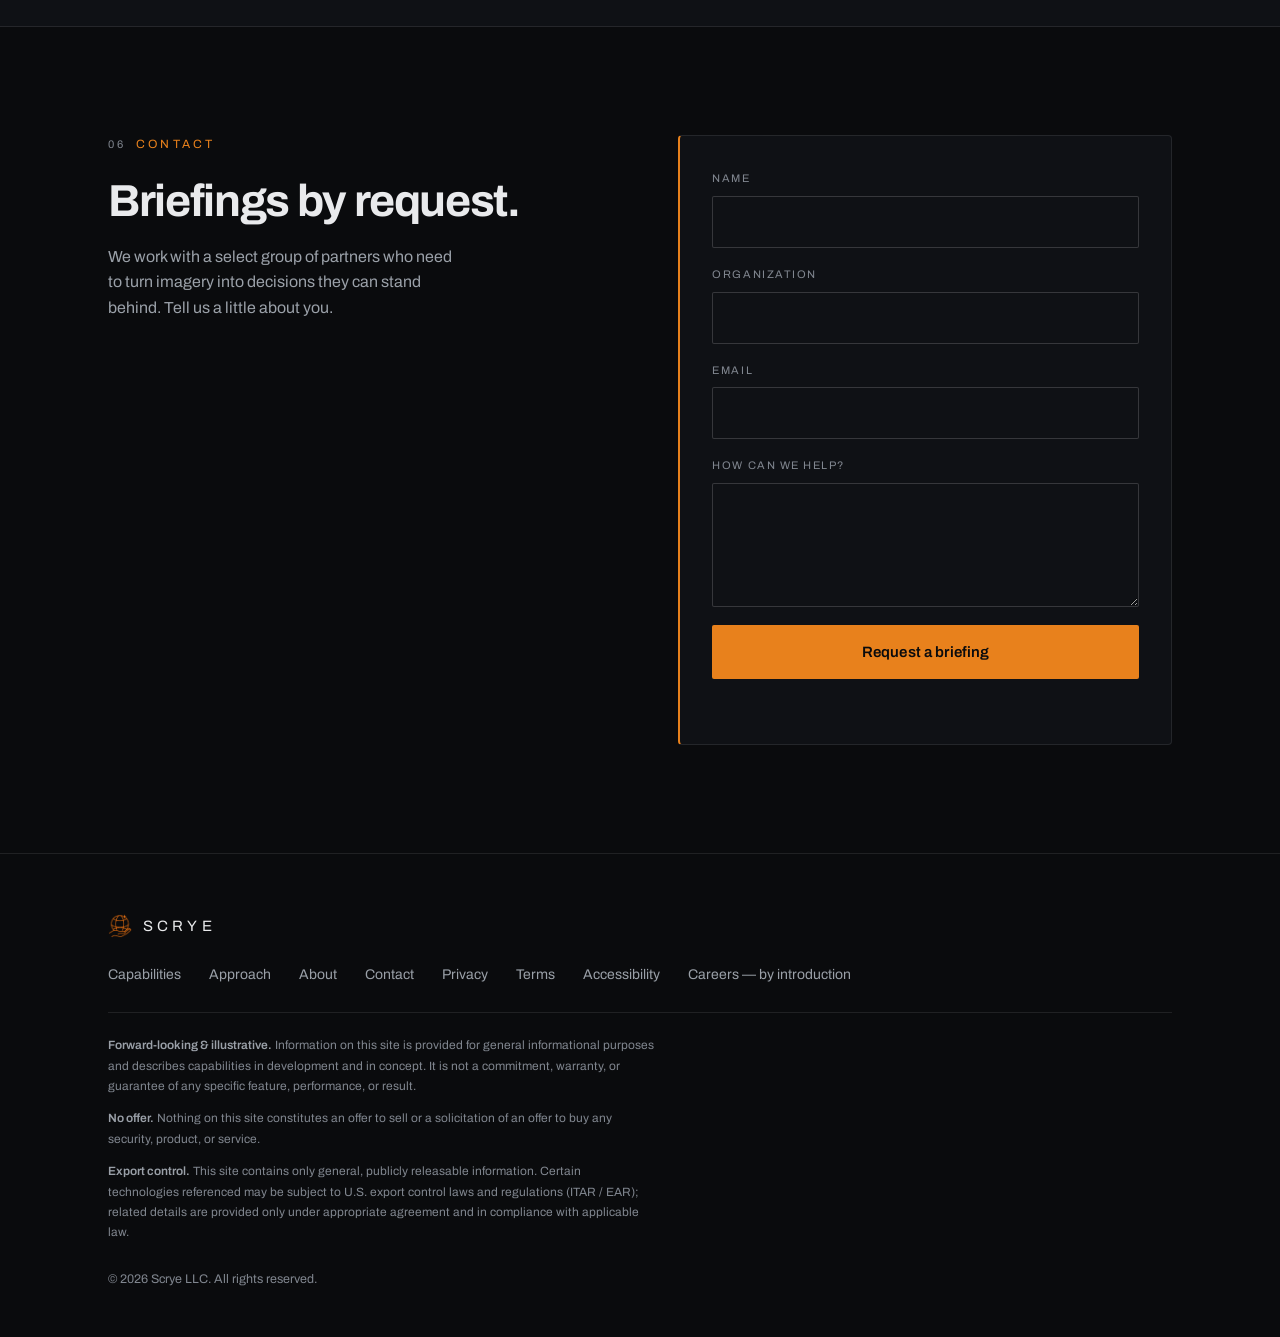
==== commit 20b6453d: "Pitch polish: sharper value prop, contact form, 404, subpage OG, lighter showcase - Hero + contact c" ====
--- a/index.html
+++ b/index.html
@@ -69,8 +69,8 @@
         <p class="eyebrow"><span class="eyebrow__dot"></span>Geospatial change detection · decision intelligence</p>
         <h1 class="hero__title">Reveal What's Hidden.</h1>
         <p class="hero__lead">
-          Scrye turns imagery and elevation into decisions you can trust —
-          for the teams who have to act on what's changing on the ground,
+          Scrye compares imagery over time to show exactly what changed —
+          and how far to trust it — turning raw imagery into decisions,
           online or fully offline.
         </p>
         <div class="hero__actions">
@@ -350,15 +350,37 @@
           <p class="eyebrow"><span class="eyebrow__idx">06</span>Contact</p>
           <h2 class="section__title">Briefings by request.</h2>
           <p class="contact__lead">
-            We work with a select group of partners — across defense and commercial alike —
-            who need to turn imagery into decisions they can stand behind.
+            We work with a select group of partners who need to turn imagery
+            into decisions they can stand behind. Tell us a little about you.
           </p>
         </div>
 
         <div class="contact__panel">
-          <p class="contact__soon"><span class="pulse"></span>Get in touch</p>
-          <p class="contact__soonsub">For briefings and inquiries, reach us directly.</p>
-          <p class="contact__direct"><a href="mailto:info@scryeinsights.com">info@scryeinsights.com</a></p>
+          <form id="contactForm" class="contact__form" action="https://formsubmit.co/info@scryeinsights.com" method="POST">
+            <input type="hidden" name="_subject" value="New inquiry from scryeinsights.com" />
+            <input type="hidden" name="_captcha" value="false" />
+            <input type="hidden" name="_template" value="table" />
+            <input type="hidden" name="_next" value="https://scryeinsights.com/" />
+            <input type="text" name="_honey" tabindex="-1" autocomplete="off" aria-hidden="true" style="position:absolute;left:-9999px" />
+            <div class="field">
+              <label for="cf-name">Name</label>
+              <input id="cf-name" name="name" type="text" required autocomplete="name" />
+            </div>
+            <div class="field">
+              <label for="cf-org">Organization</label>
+              <input id="cf-org" name="organization" type="text" autocomplete="organization" />
+            </div>
+            <div class="field">
+              <label for="cf-email">Email</label>
+              <input id="cf-email" name="email" type="email" required autocomplete="email" />
+            </div>
+            <div class="field">
+              <label for="cf-message">How can we help?</label>
+              <textarea id="cf-message" name="message" rows="4"></textarea>
+            </div>
+            <button class="btn btn--primary btn--block" type="submit">Request a briefing</button>
+            <p class="form-note" id="formNote" role="status" aria-live="polite"></p>
+          </form>
         </div>
       </div>
     </section>
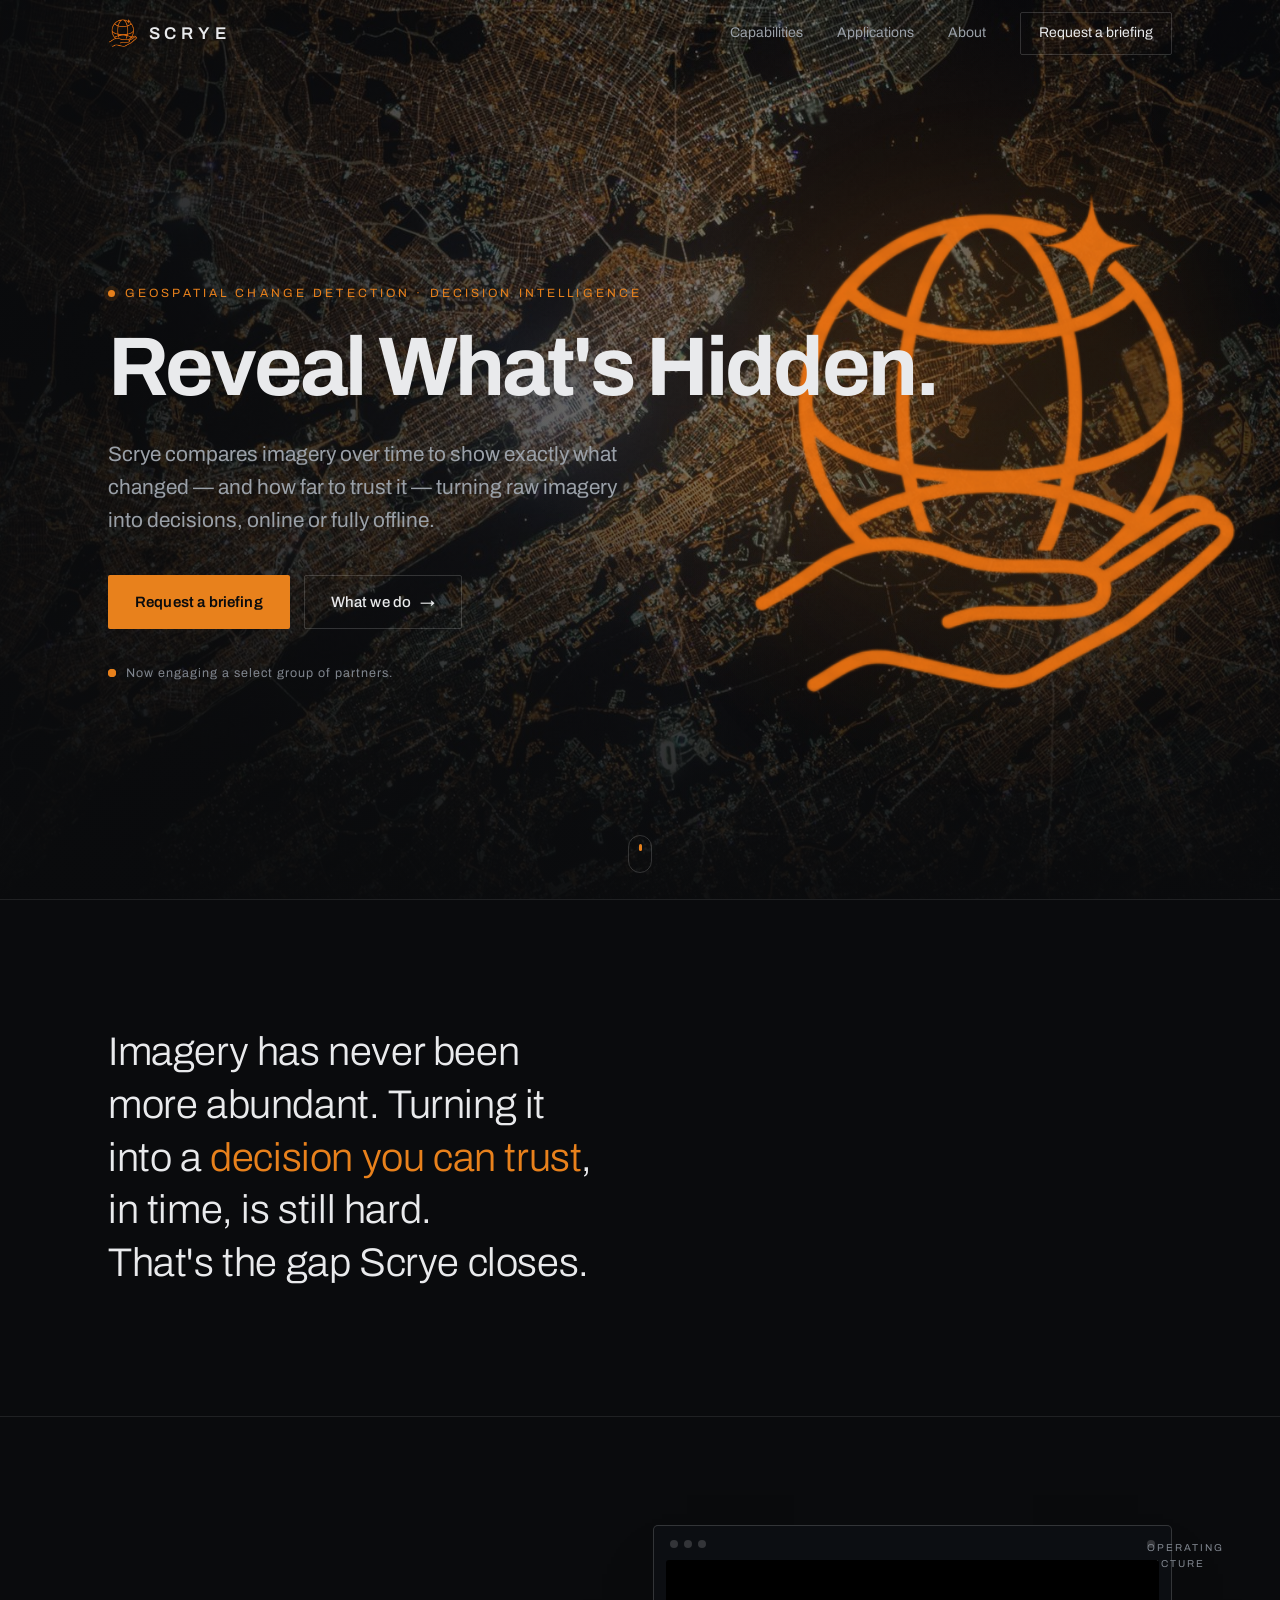
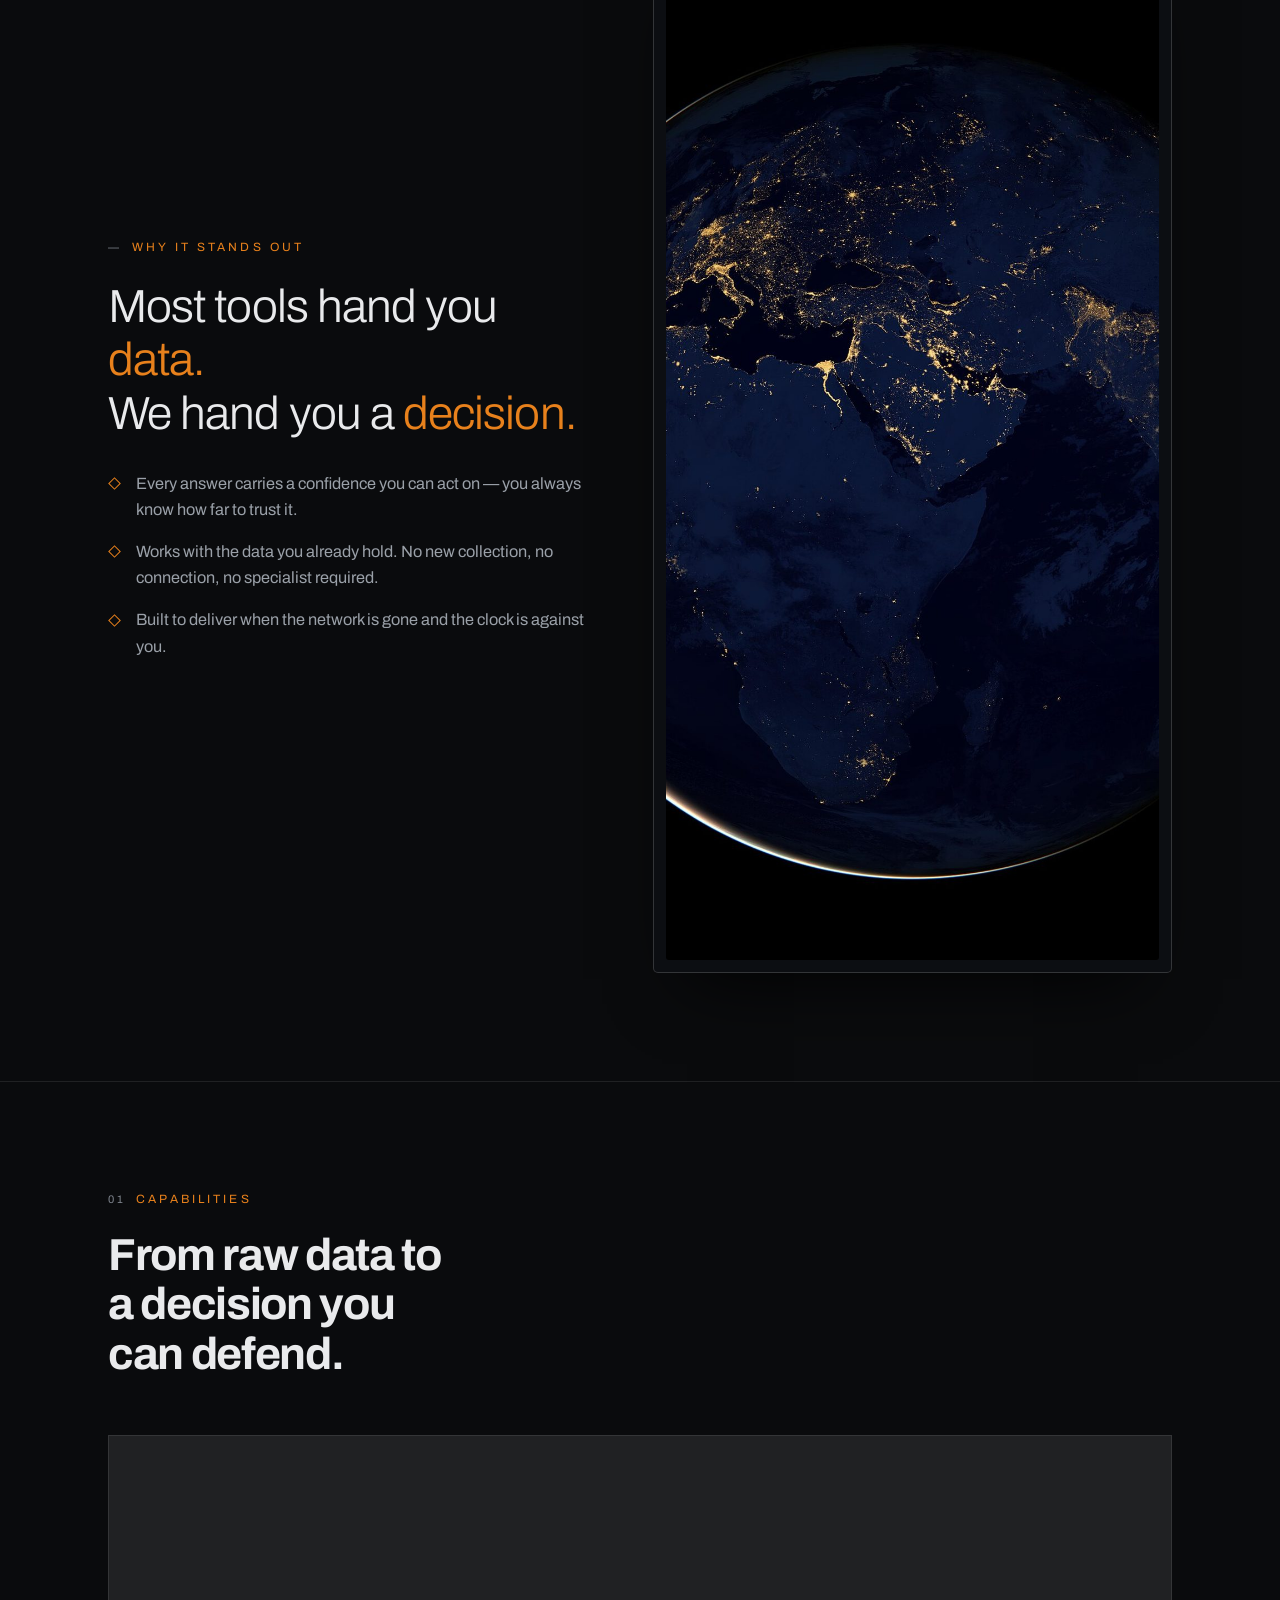
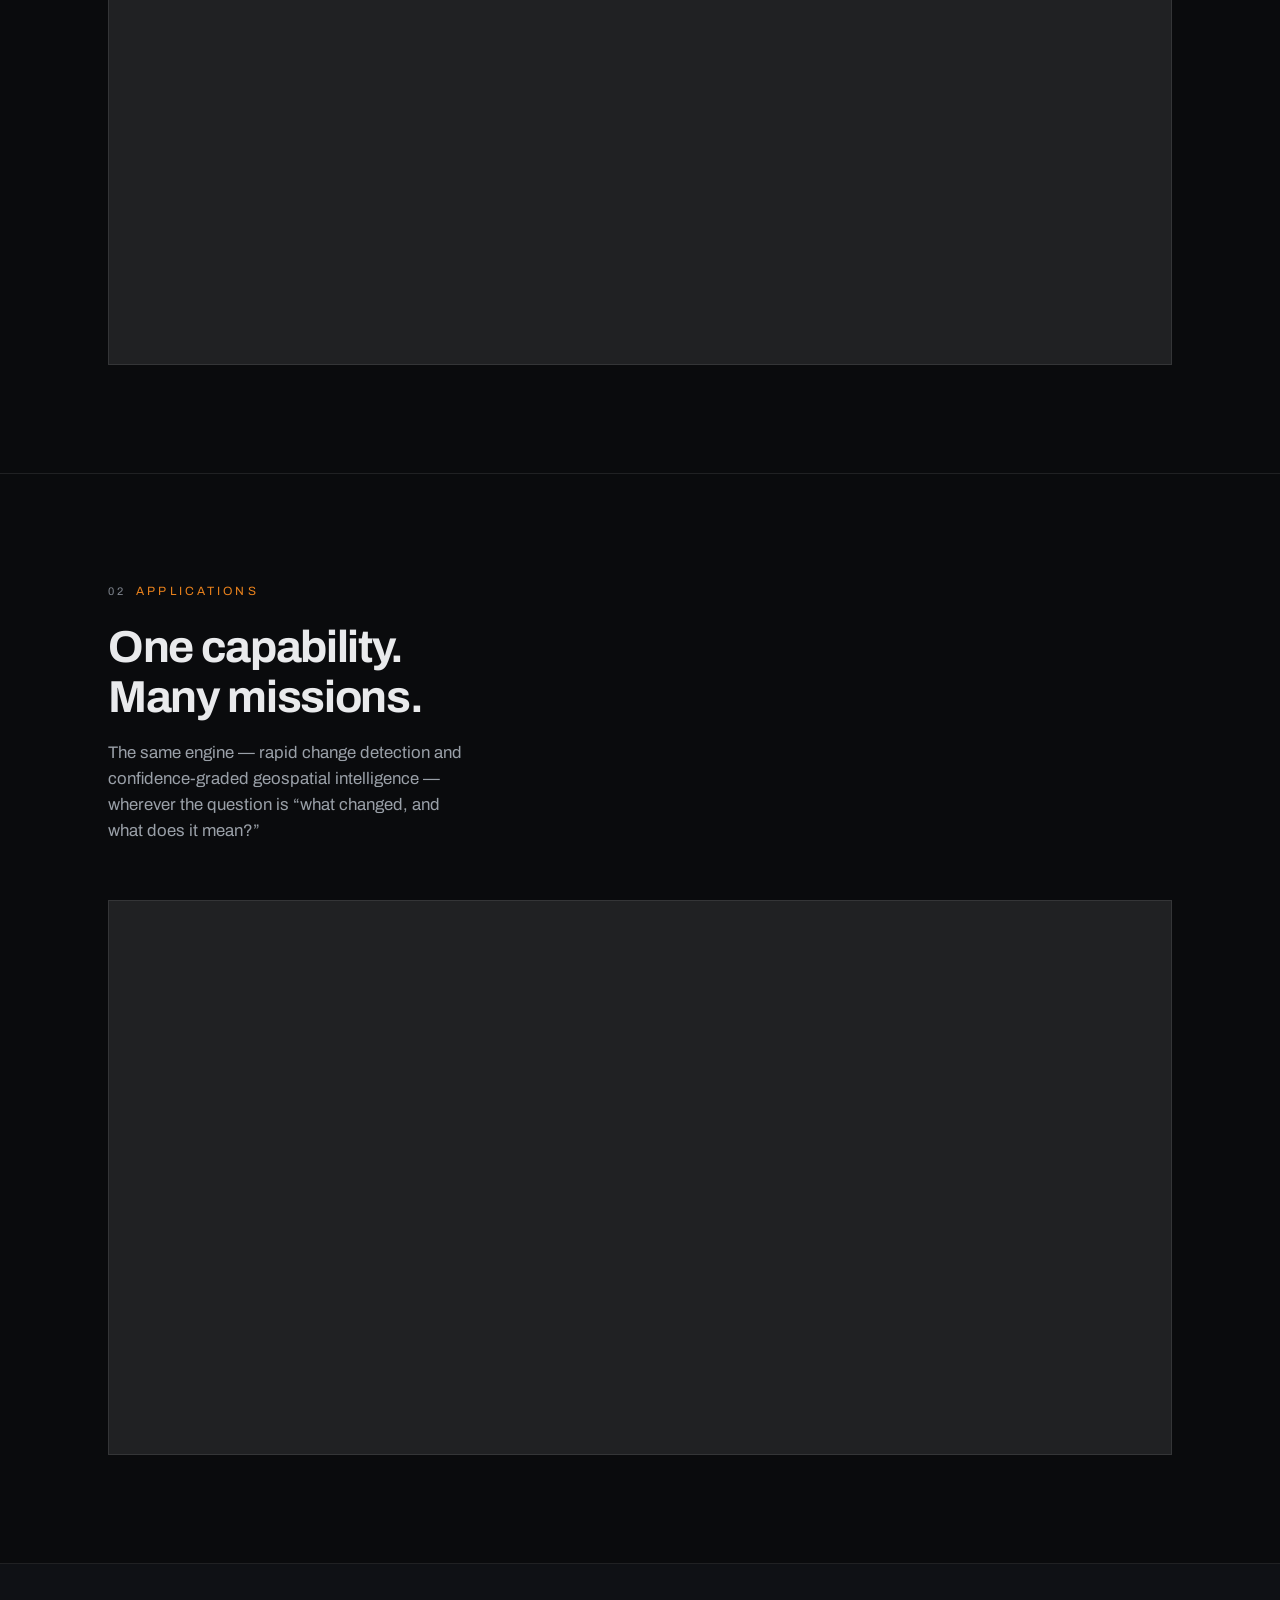
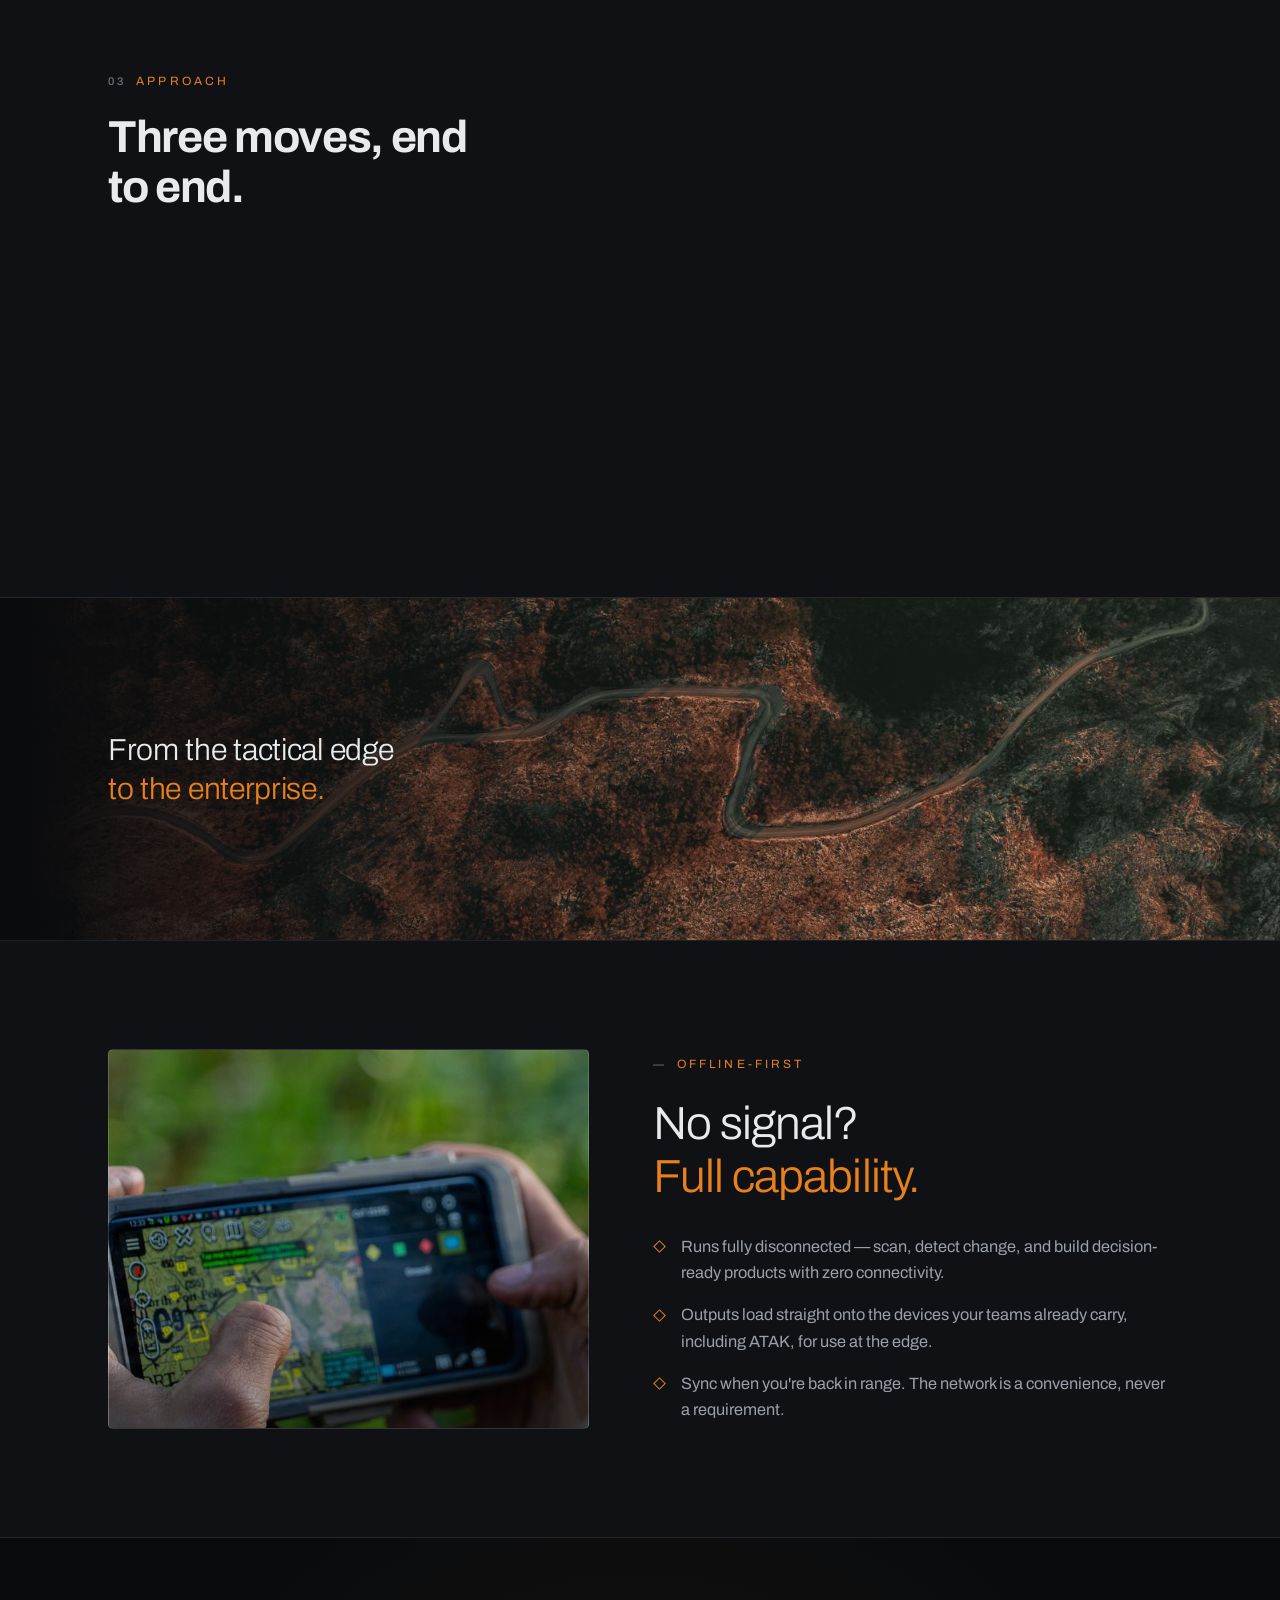
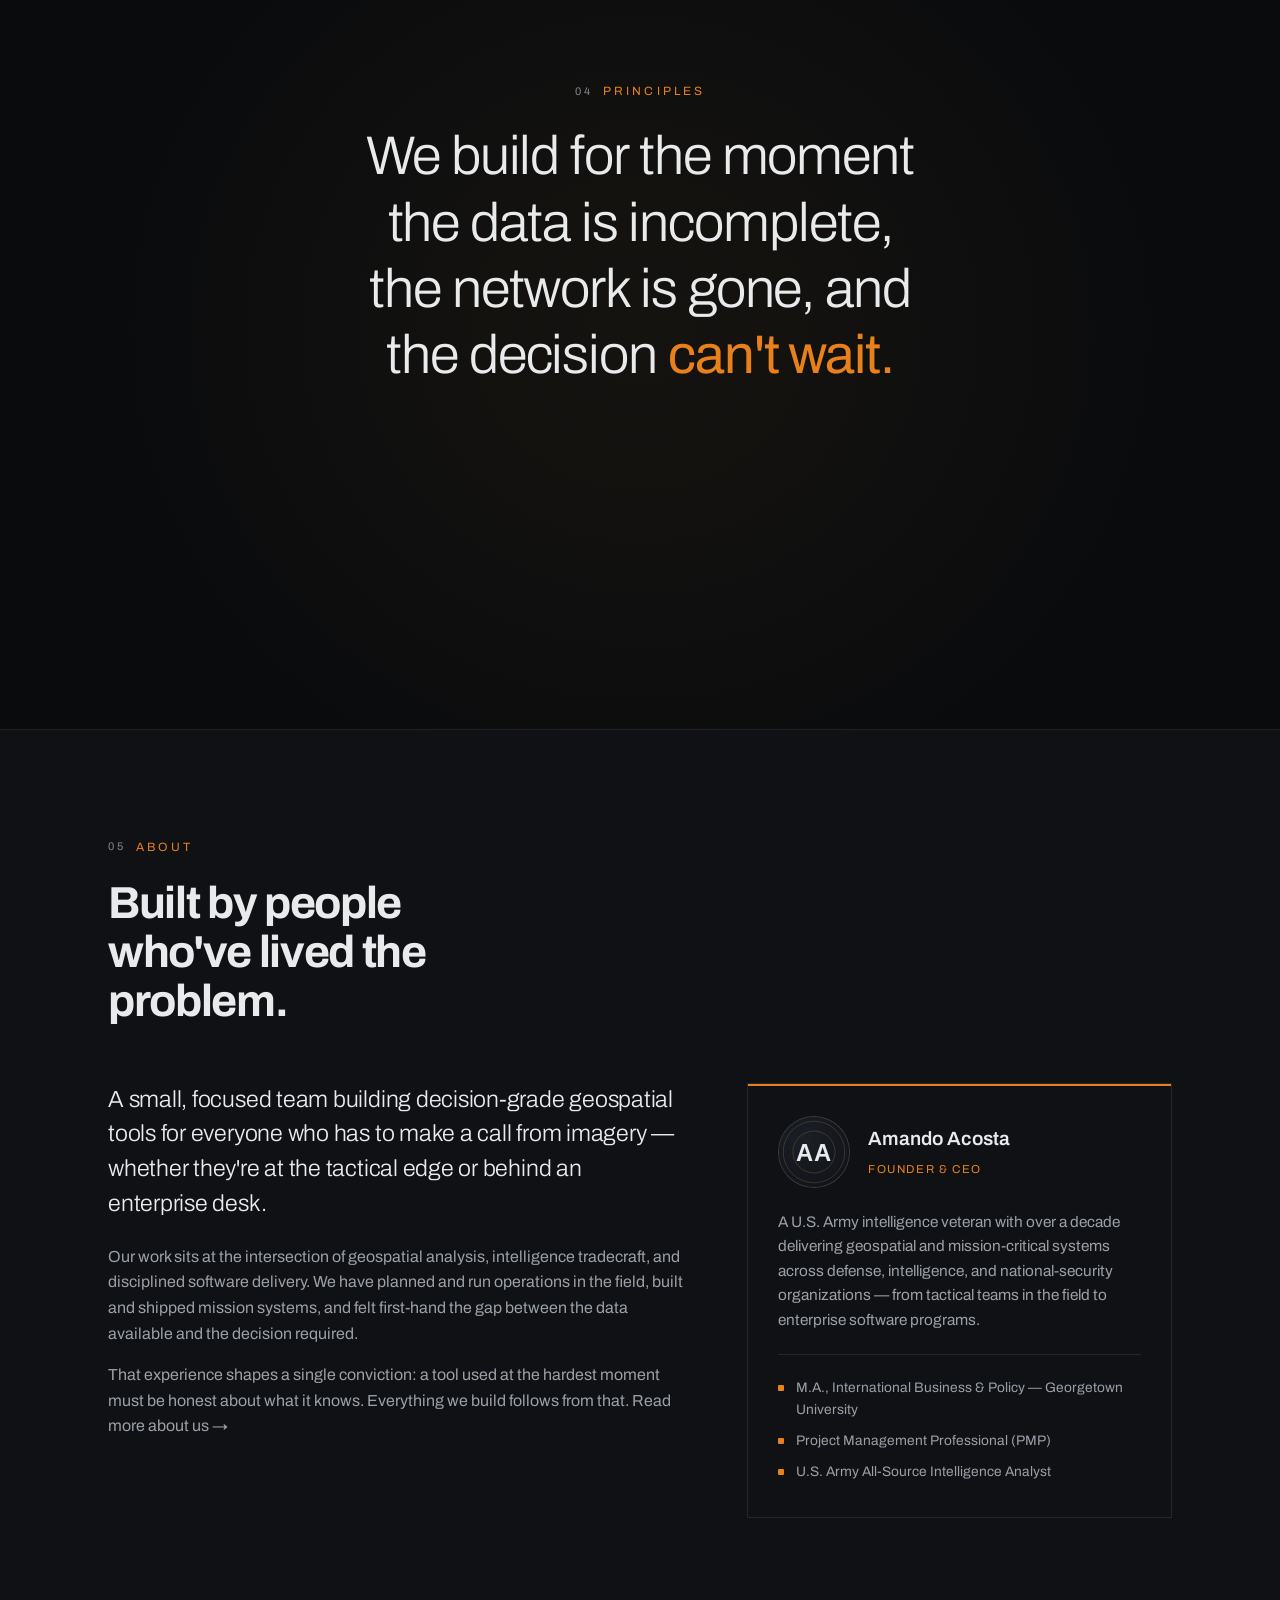
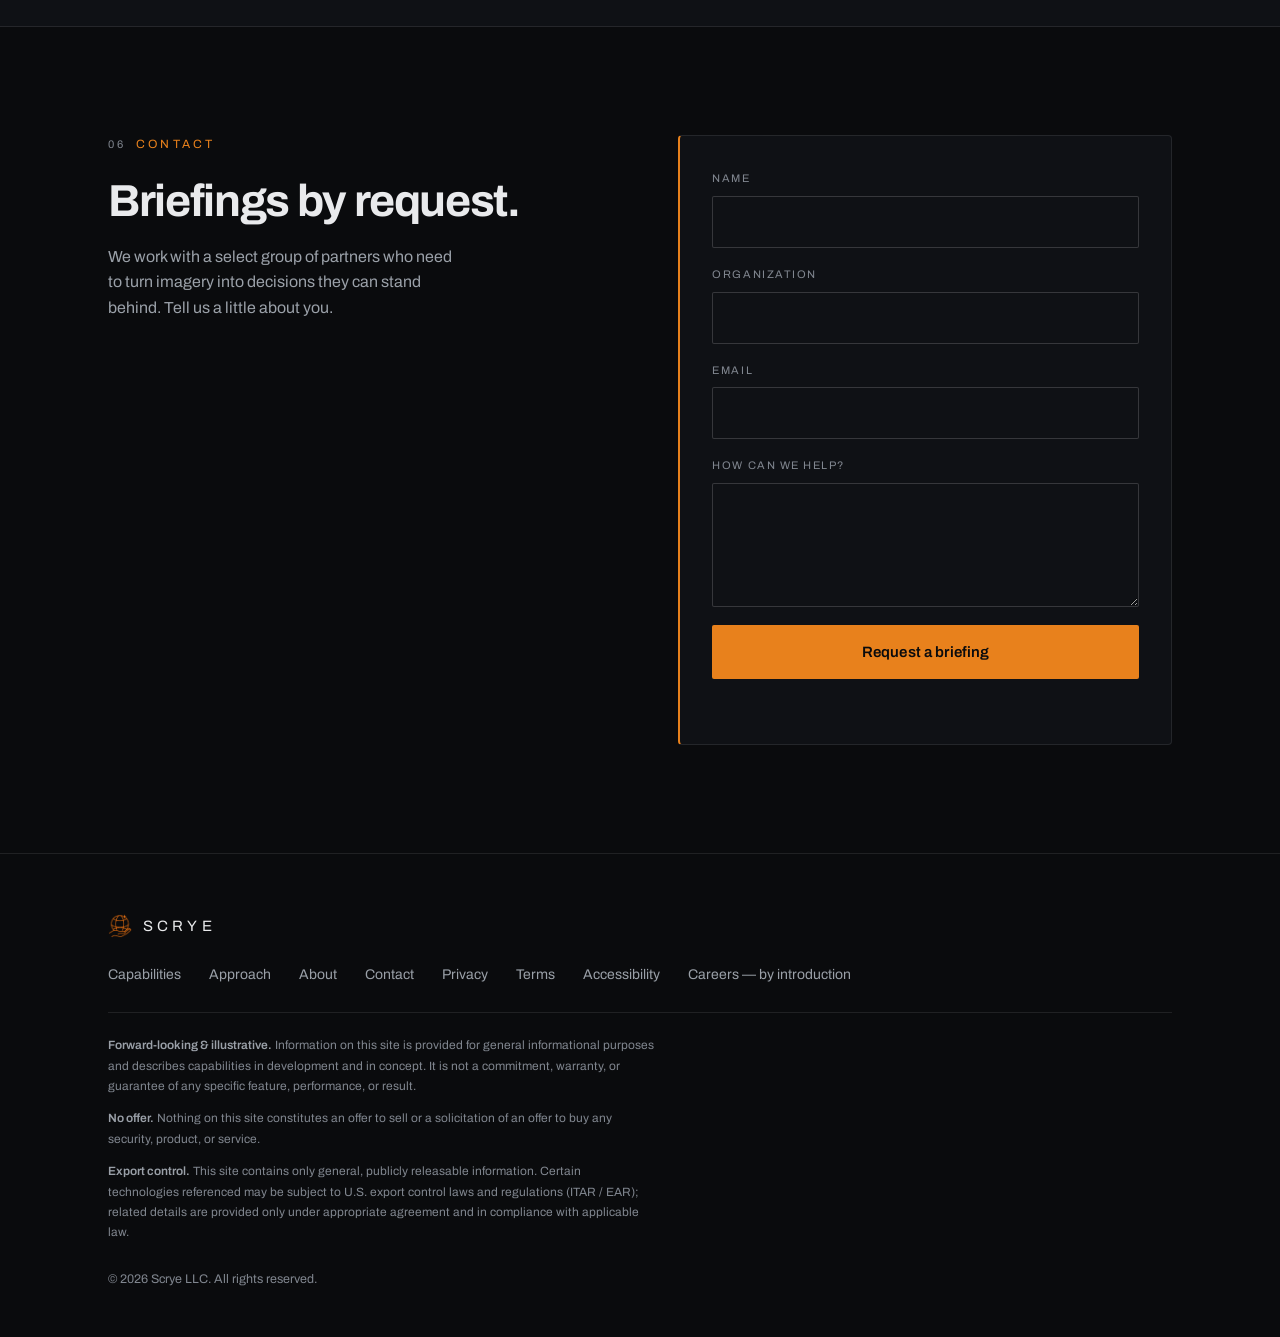
==== commit c8ccf9df: "Security hardening: CSP, referrer policy, pinned Actions, Dependabot - Add a Content-Security-Policy" ====
--- a/index.html
+++ b/index.html
@@ -8,6 +8,8 @@
   <meta name="description" content="Scrye turns imagery and elevation into decision-ready intelligence — detecting change over time, grading its own confidence, and working online or fully offline." />
 
   <meta name="robots" content="noindex, nofollow" />
+  <meta http-equiv="Content-Security-Policy" content="default-src 'self'; script-src 'self' https://cloud.umami.is; connect-src 'self' https://cloud.umami.is https://formsubmit.co; img-src 'self' data:; style-src 'self'; font-src 'self'; form-action 'self' https://formsubmit.co; object-src 'none'; base-uri 'self';" />
+  <meta name="referrer" content="strict-origin-when-cross-origin" />
 
   <meta property="og:type" content="website" />
   <meta property="og:url" content="https://scryeinsights.com/" />
@@ -23,7 +25,7 @@
 
   <meta name="theme-color" content="#0A0B0D" />
   <link rel="icon" type="image/png" href="assets/favicon.png" />
-  <link rel="stylesheet" href="styles.css?v=4" />
+  <link rel="stylesheet" href="styles.css?v=5" />
 </head>
 
 <body>
@@ -356,12 +358,12 @@
         </div>
 
         <div class="contact__panel">
-          <form id="contactForm" class="contact__form" action="https://formsubmit.co/info@scryeinsights.com" method="POST">
+          <form id="contactForm" class="contact__form" action="https://formsubmit.co/c0872cd69e478d45a5770e12d210d9a6" method="POST">
             <input type="hidden" name="_subject" value="New inquiry from scryeinsights.com" />
             <input type="hidden" name="_captcha" value="false" />
             <input type="hidden" name="_template" value="table" />
             <input type="hidden" name="_next" value="https://scryeinsights.com/" />
-            <input type="text" name="_honey" tabindex="-1" autocomplete="off" aria-hidden="true" style="position:absolute;left:-9999px" />
+            <input type="text" name="_honey" tabindex="-1" autocomplete="off" aria-hidden="true" class="contact__honey" />
             <div class="field">
               <label for="cf-name">Name</label>
               <input id="cf-name" name="name" type="text" required autocomplete="name" />
--- a/styles.css
+++ b/styles.css
@@ -1046,3 +1046,16 @@
   background-position: center;
   background-repeat: no-repeat;
 }
+
+/* ---- contact form honeypot (spam trap, hidden from real users) ---- */
+.contact__honey {
+  position: absolute;
+  left: -9999px;
+}
+
+/* ---- 404 page ---- */
+.nf { min-height: 100svh; display: flex; flex-direction: column; align-items: center; justify-content: center; text-align: center; gap: 20px; padding: 40px 22px; }
+.nf__mark { width: 76px; height: 76px; opacity: 0.95; }
+.nf__code { font-family: var(--font-mono); letter-spacing: 0.3em; text-transform: uppercase; font-size: 12px; color: var(--accent); margin: 6px 0 0; }
+.nf__title { font-size: clamp(2rem, 6vw, 3.4rem); font-weight: 700; letter-spacing: -0.03em; line-height: 1.05; margin: 0; }
+.nf__lead { color: var(--text-muted); max-width: 44ch; margin: 0; }
